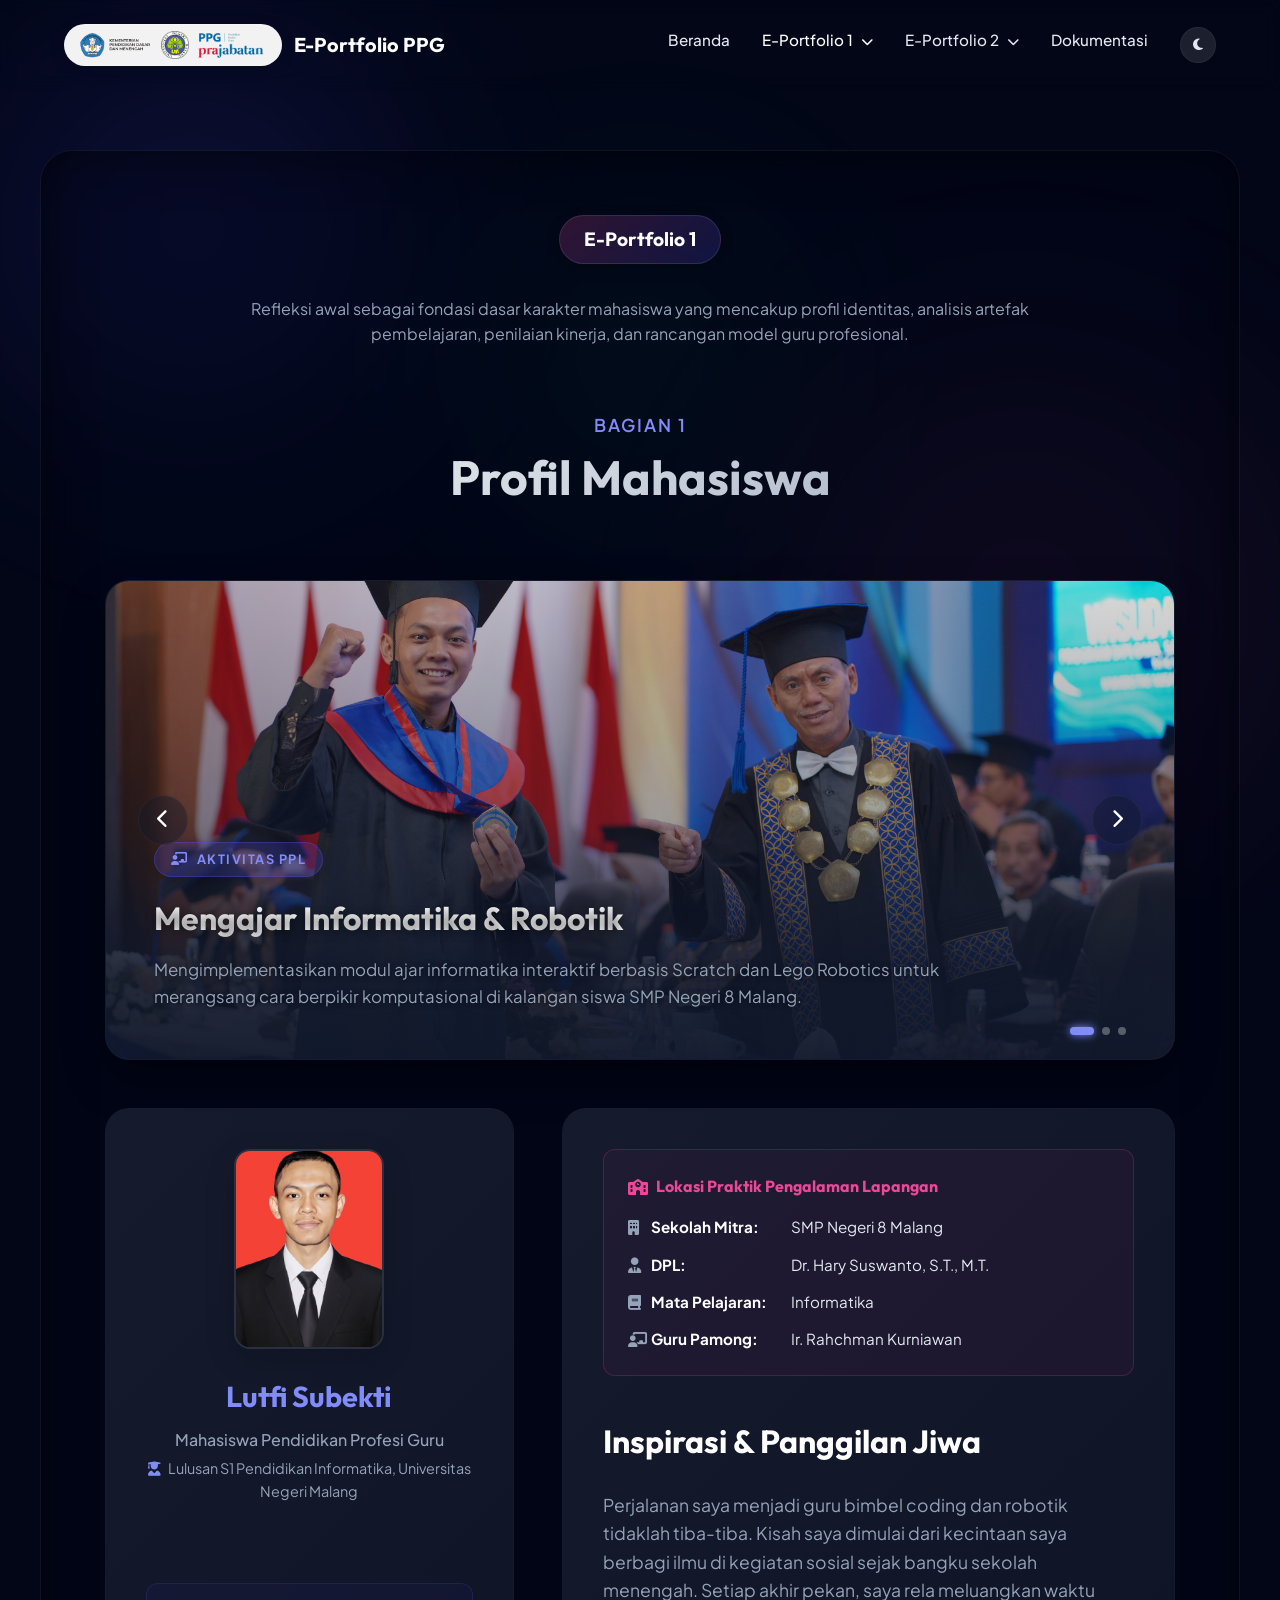
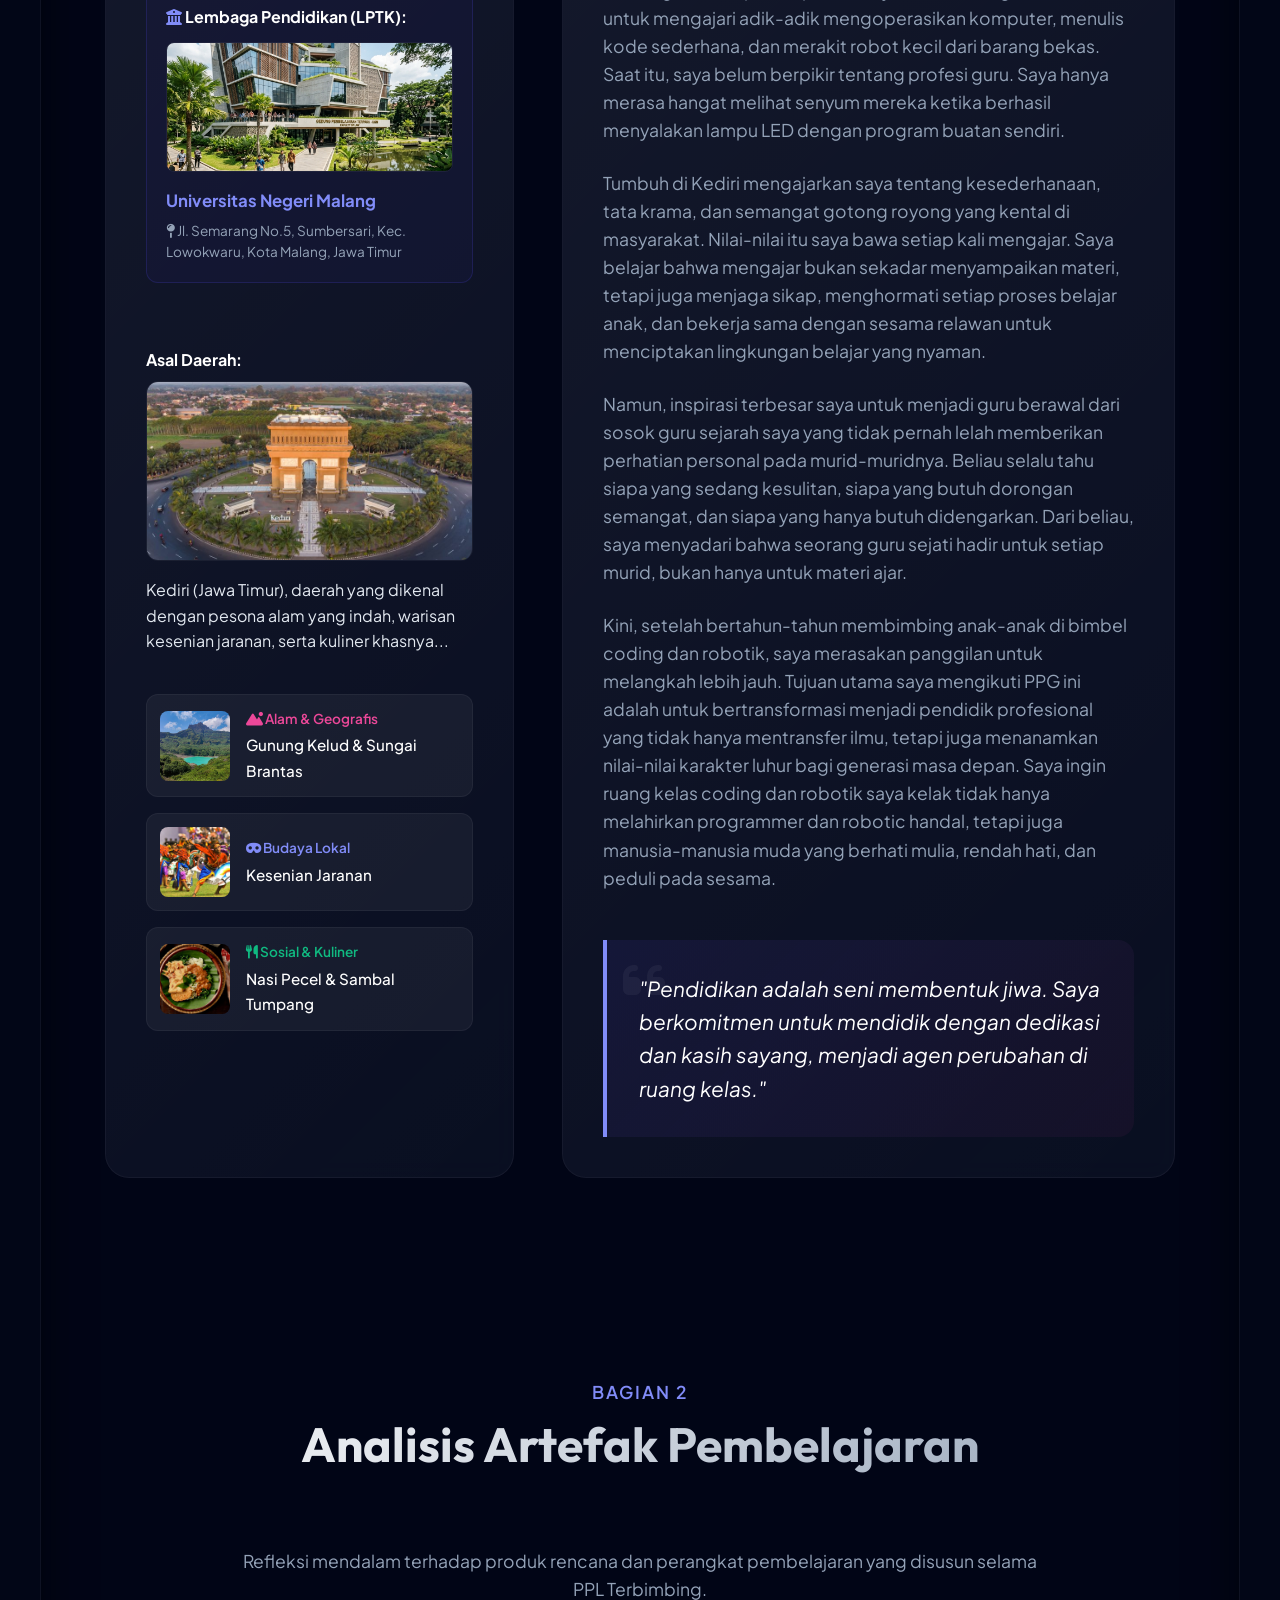
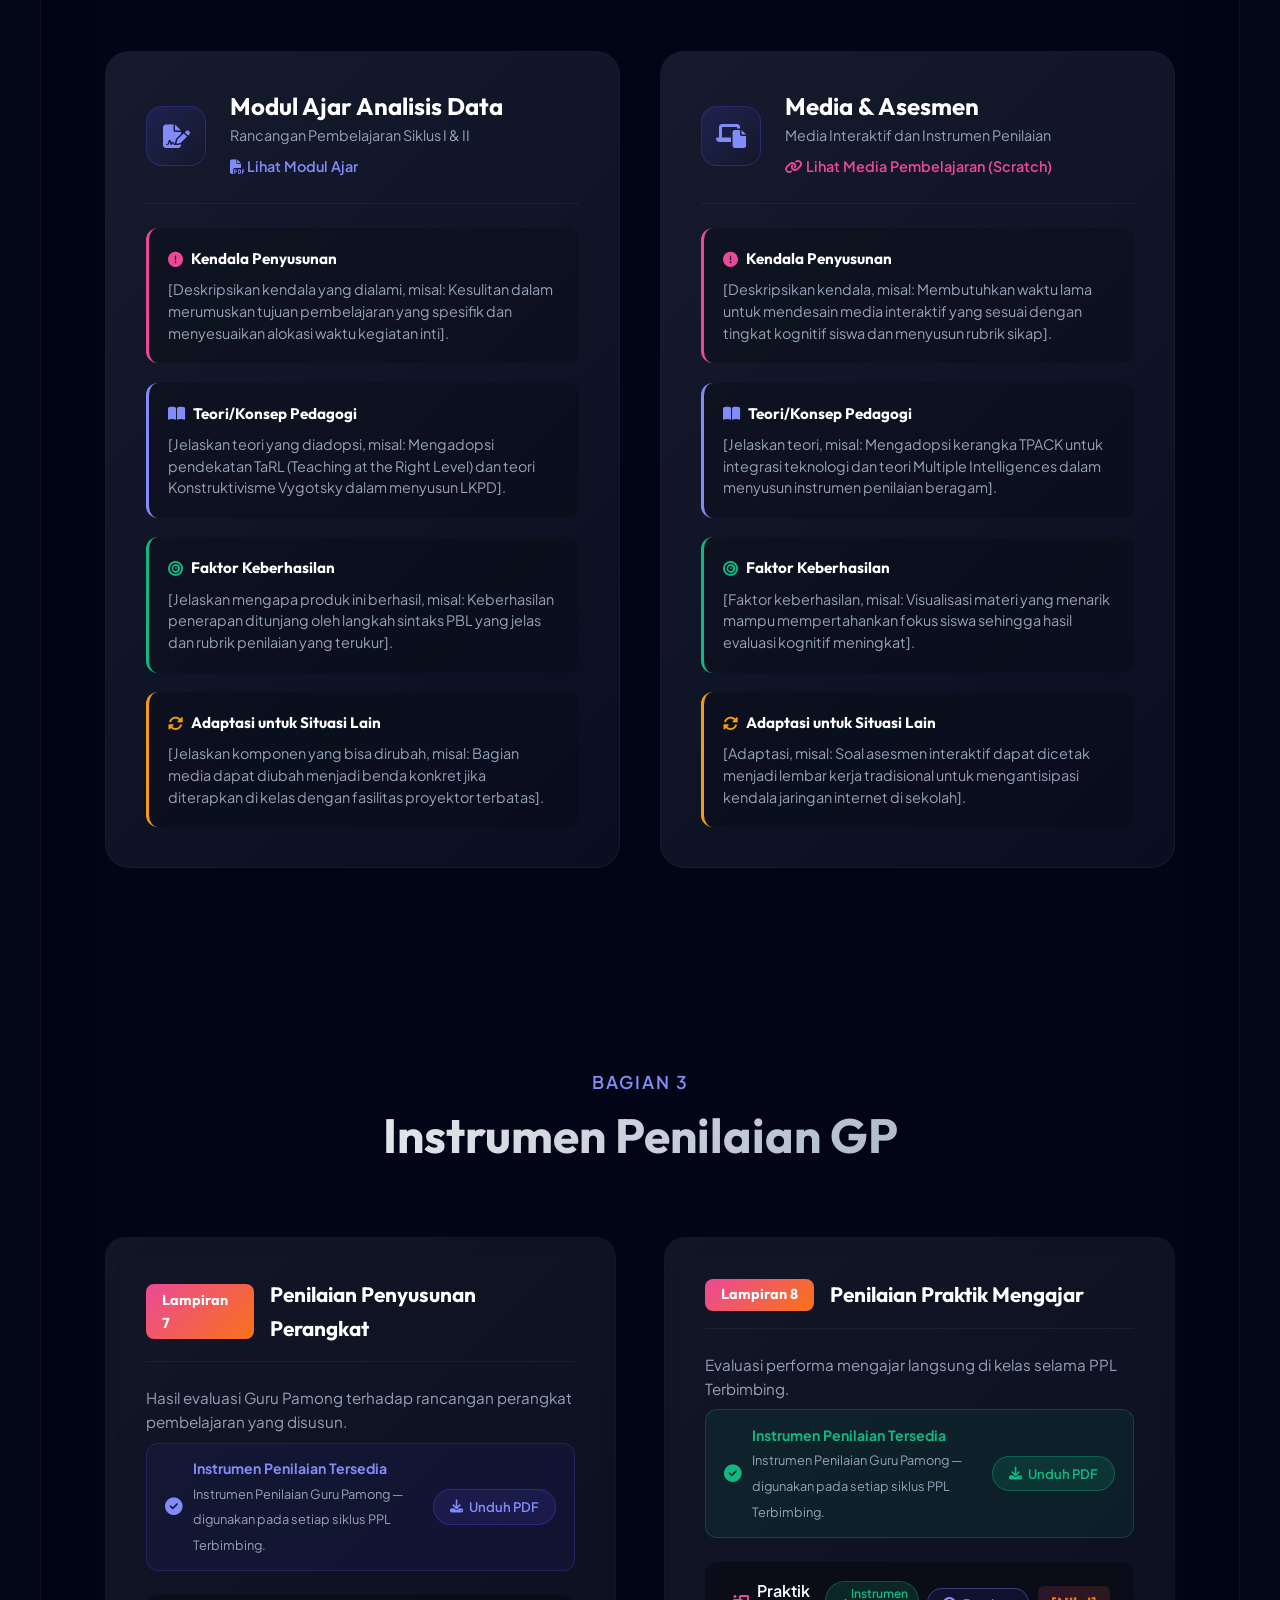
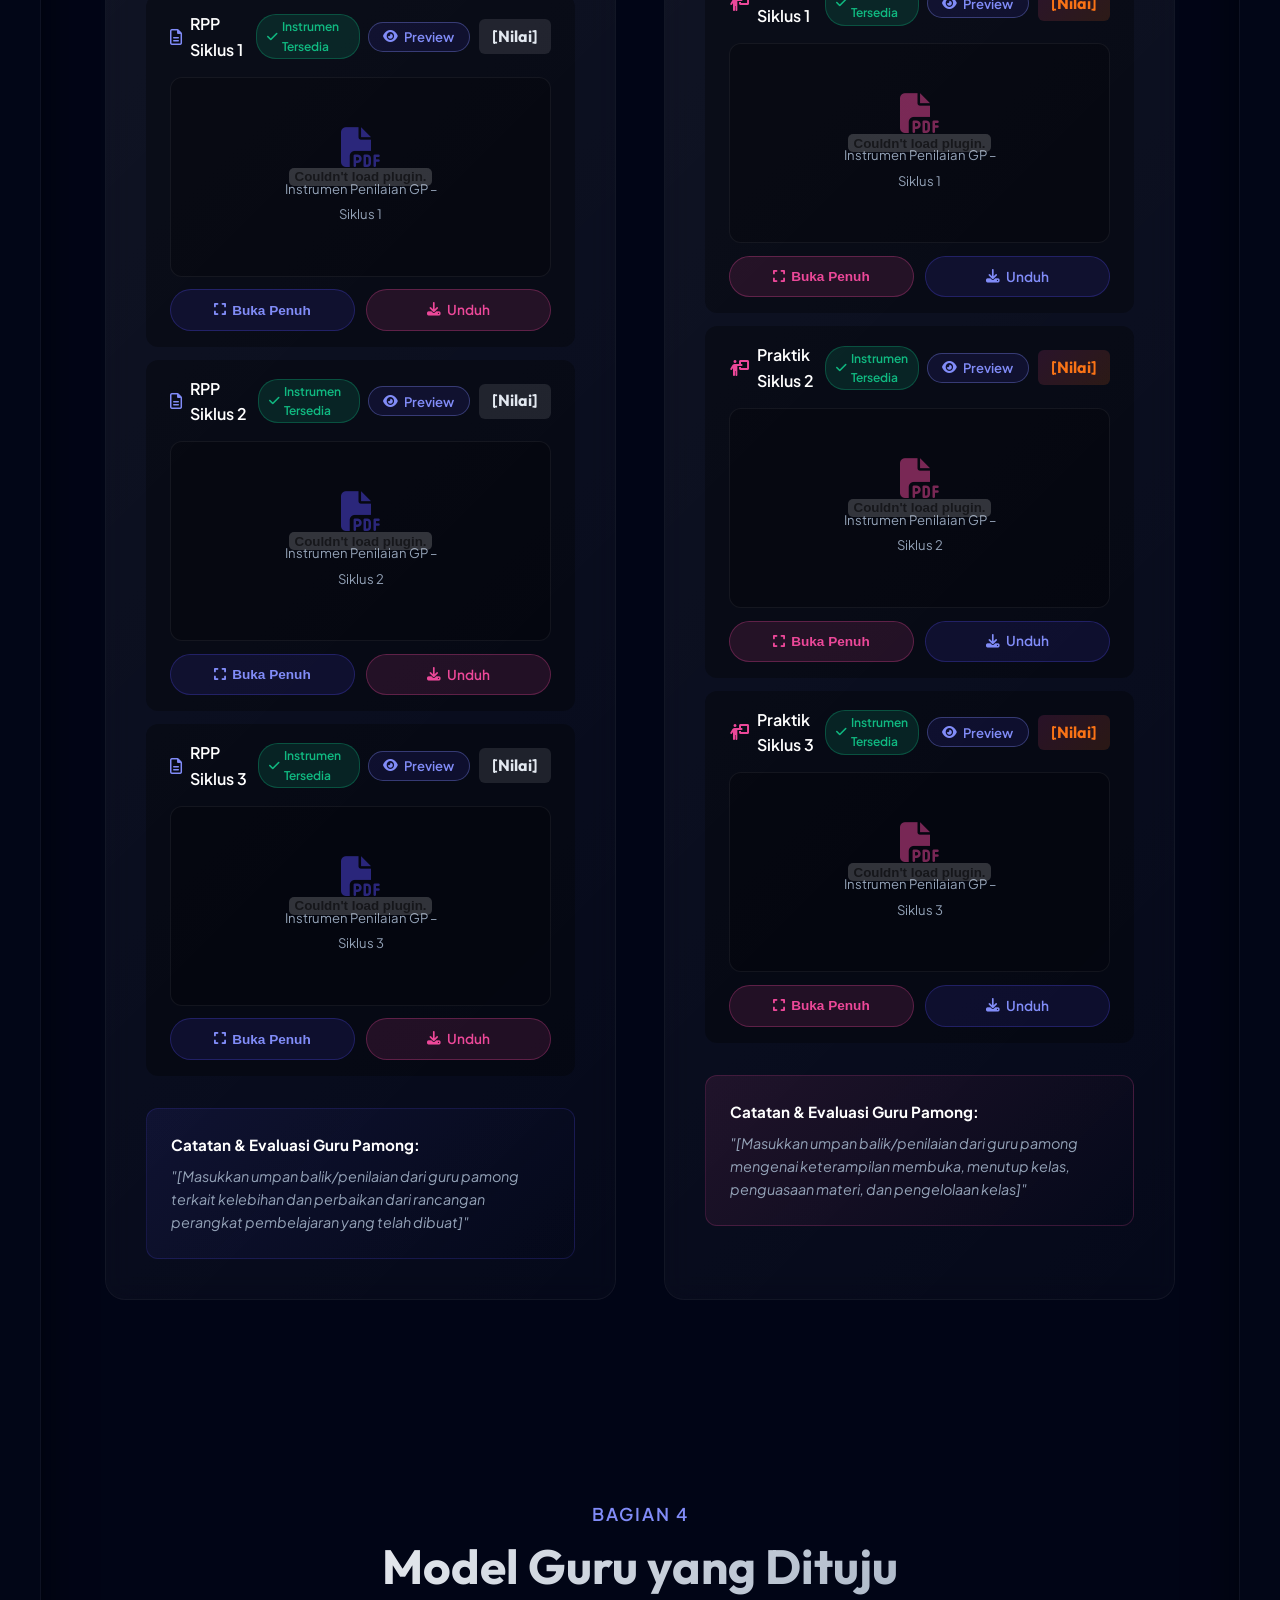
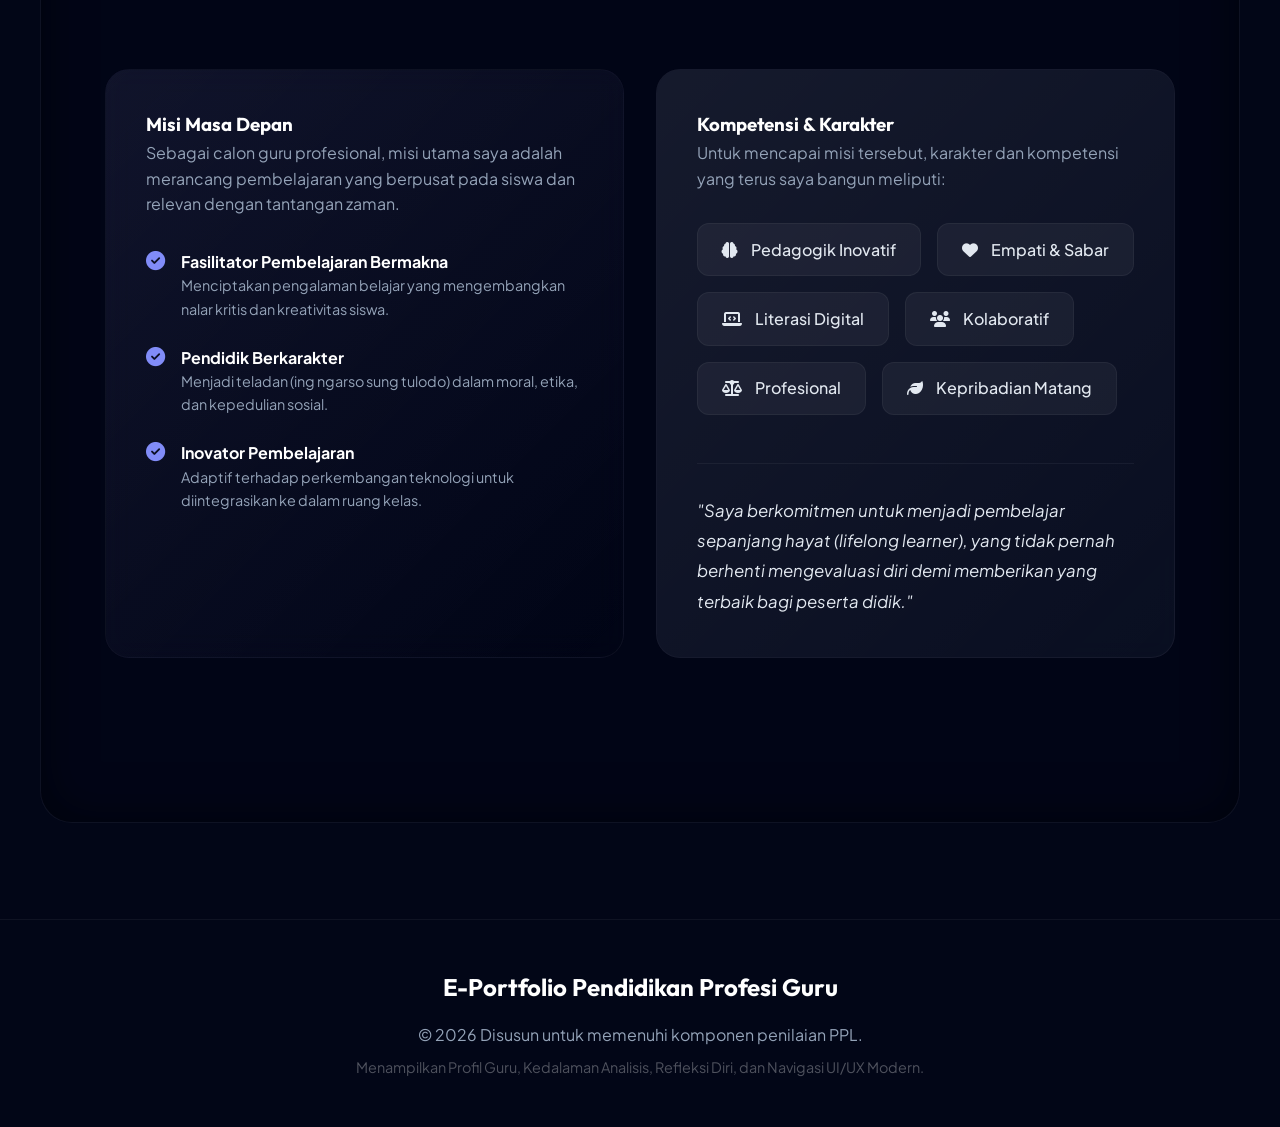
==== e-portfolio-1.html @ f2848d89 "Upload 1" ====
<!DOCTYPE html>
<html lang="id">

<head>
    <meta charset="UTF-8">
    <meta name="viewport" content="width=device-width, initial-scale=1.0">
    <title>E-Portfolio 1 | Calon Guru Profesional</title>

    <!-- Google Fonts -->
    <link rel="preconnect" href="https://fonts.googleapis.com">
    <link rel="preconnect" href="https://fonts.gstatic.com" crossorigin>
    <link
        href="https://fonts.googleapis.com/css2?family=Outfit:wght@300;400;500;600;700;800&family=Plus+Jakarta+Sans:ital,wght@0,300;0,400;0,500;0,600;0,700;1,400&display=swap"
        rel="stylesheet">

    <!-- FontAwesome -->
    <link rel="stylesheet" href="https://cdnjs.cloudflare.com/ajax/libs/font-awesome/6.4.0/css/all.min.css">

    <!-- Custom CSS -->
    <link rel="stylesheet" href="style.css">
</head>

<body>

    <!-- Ambient Background -->
    <div class="ambient-bg">
        <div class="blob blob-1"></div>
        <div class="blob blob-2"></div>
        <div class="blob blob-3"></div>
    </div>

    <!-- Navigation -->
    <nav id="navbar">
        <a href="index.html" class="logo" style="display: flex; align-items: center; gap: 12px; text-decoration: none;">
            <div
                style="display: flex; align-items: center; gap: 8px; background: rgba(255, 255, 255, 0.95); padding: 6px 12px; border-radius: 50px; border: 1px solid rgba(255, 255, 255, 0.2); box-shadow: 0 4px 15px rgba(0, 0, 0, 0.15);">
                <img src="assets/images/Logo%20Kemdikdasmen.png" alt="Kemdikdasmen"
                    style="height: 28px; width: auto; object-fit: contain; display: block;">
                <img src="assets/images/Logo-UM.png" alt="UM"
                    style="height: 28px; width: auto; object-fit: contain; display: block;">
                <img src="assets/images/Logo%20PPG.png" alt="PPG"
                    style="height: 28px; width: auto; object-fit: contain; display: block;">
            </div>
            <span
                style="font-size: 1.25rem; font-weight: 700; color: #fff; font-family: 'Outfit', sans-serif;">E-Portfolio
                PPG</span>
        </a>
        <ul class="nav-links">
            <li><a href="index.html">Beranda</a></li>
            <li class="dropdown">
                <a href="e-portfolio-1.html" class="dropbtn" style="color: #fff;">E-Portfolio 1 <i
                        class="fa-solid fa-chevron-down" style="font-size: 0.8em; margin-left: 0.3rem;"></i></a>
                <ul class="dropdown-content">
                    <li><a href="e-portfolio-1.html#profil">Profil Mahasiswa</a></li>
                    <li><a href="e-portfolio-1.html#artefak">Analisis Artefak Pembelajaran</a></li>
                    <li><a href="e-portfolio-1.html#penilaian">Instrumen Penilaian (Lampiran 7 & 8)</a></li>
                    <li><a href="e-portfolio-1.html#visi">Model Guru yang Dituju</a></li>
                </ul>
            </li>
            <li class="dropdown">
                <a href="e-portfolio-2.html" class="dropbtn">E-Portfolio 2 <i class="fa-solid fa-chevron-down"
                        style="font-size: 0.8em; margin-left: 0.3rem;"></i></a>
                <ul class="dropdown-content">
                    <li><a href="e-portfolio-2.html#refleksi">Refleksi Akhir PPL Terbimbing</a></li>
                    <li><a href="e-portfolio-2.html#filosofi">Filosofi Mengajar</a></li>
                </ul>
            </li>
            <li><a href="e-portfolio-2.html#dokumentasi">Dokumentasi</a></li>
            <li>
                <button id="theme-toggle" class="theme-toggle-btn" aria-label="Toggle Theme">
                    <i class="fa-solid fa-moon"></i>
                </button>
            </li>
        </ul>
    </nav>

    <!-- ============================================== -->
    <!--                E-PORTFOLIO 1                   -->
    <!-- ============================================== -->
    <div id="ep1" class="container portfolio-section" style="margin-top: 150px;">
        <div style="text-align: center;">
            <span class="portfolio-label">E-Portfolio 1</span>
            <p style="color: var(--text-muted); max-width: 800px; margin: 0 auto 4rem;">Refleksi awal sebagai fondasi
                dasar karakter mahasiswa yang mencakup profil identitas, analisis artefak pembelajaran, penilaian
                kinerja, dan rancangan model guru profesional.</p>
        </div>

        <!-- 1. Profil Mahasiswa -->
        <section id="profil" style="padding-top: 0;">
            <div class="section-header">
                <span class="section-subtitle">Bagian 1</span>
                <h2 class="section-title">Profil Mahasiswa</h2>
            </div>

            <!-- Galeri Aktivitas Mahasiswa (Premium Slider / Carousel) -->
            <div class="premium-carousel">
                <div class="carousel-track-container">
                    <div class="carousel-track">
                        <!-- Slide 1 -->
                        <div class="carousel-slide">
                            <img src="assets/images/Profil%201.JPG" alt="Lutfi Subekti - Mengajar"
                                class="carousel-image">
                            <div class="carousel-overlay"></div>
                            <div class="carousel-caption-container">
                                <span class="carousel-badge badge-ppl">
                                    <i class="fa-solid fa-chalkboard-user"></i> Aktivitas PPL
                                </span>
                                <h3 class="carousel-title">Mengajar Informatika & Robotik</h3>
                                <p class="carousel-description">
                                    Mengimplementasikan modul ajar informatika interaktif berbasis Scratch dan Lego
                                    Robotics untuk merangsang cara berpikir komputasional di kalangan siswa SMP Negeri 8
                                    Malang.
                                </p>
                            </div>
                        </div>

                        <!-- Slide 2 -->
                        <div class="carousel-slide">
                            <img src="assets/images/Profil 2.JPG" alt="Lutfi Subekti - Pas Foto" class="carousel-image"
                                style="object-position: center 20%;">
                            <div class="carousel-overlay"></div>
                            <div class="carousel-caption-container">
                                <span class="carousel-badge badge-resmi">
                                    <i class="fa-solid fa-id-card"></i> Foto Resmi
                                </span>
                                <h3 class="carousel-title">Calon Guru Profesional</h3>
                                <p class="carousel-description">
                                    Mahasiswa Pendidikan Profesi Guru (PPG) Prajabatan Gelombang 1 Universitas Negeri
                                    Malang yang berkomitmen tinggi menghadirkan pembelajaran kreatif dan berpusat pada
                                    murid.
                                </p>
                            </div>
                        </div>

                        <!-- Slide 3 -->
                        <div class="carousel-slide">
                            <img src="assets/images/11.jpeg" alt="Universitas Negeri Malang" class="carousel-image">
                            <div class="carousel-overlay"></div>
                            <div class="carousel-caption-container">
                                <span class="carousel-badge badge-almamater">
                                    <i class="fa-solid fa-graduation-cap"></i> Almamater
                                </span>
                                <h3 class="carousel-title">Universitas Negeri Malang</h3>
                                <p class="carousel-description">
                                    Lembaga Pendidikan Tenaga Kependidikan (LPTK) unggulan tempat menimba ilmu pedagogi
                                    modern, mempraktikkan pengajaran terbimbing, dan membentuk kepribadian guru yang
                                    visioner.
                                </p>
                            </div>
                        </div>
                    </div>
                </div>

                <!-- Navigation Buttons -->
                <button class="carousel-btn btn-prev" aria-label="Previous Slide">
                    <i class="fa-solid fa-chevron-left"></i>
                </button>
                <button class="carousel-btn btn-next" aria-label="Next Slide">
                    <i class="fa-solid fa-chevron-right"></i>
                </button>

                <!-- Indicators/Dots -->
                <div class="carousel-indicators">
                    <span class="carousel-indicator" data-slide="0"></span>
                    <span class="carousel-indicator" data-slide="1"></span>
                    <span class="carousel-indicator" data-slide="2"></span>
                </div>
            </div>

            <div class="profile-grid">
                <div class="glass-card profile-origin" style="position: relative;">
                    <div style="text-align: center; margin-bottom: 2rem;">
                        <div
                            style="width: 150px; height: 200px; margin: 0 auto 1.5rem; border-radius: 16px; overflow: hidden; border: 2px solid rgba(255,255,255,0.1); box-shadow: 0 10px 30px rgba(0,0,0,0.15);">
                            <img src="assets/images/Pas%20Foto_Merah_jaz.jpg" alt="Pas Foto Lutfi Subekti"
                                style="width: 100%; height: 100%; object-fit: cover;">
                        </div>
                        <h3>Lutfi Subekti</h3>
                        <p style="color: var(--text-muted); font-weight: 500;">Mahasiswa Pendidikan Profesi Guru</p>
                        <p style="color: var(--text-muted); font-size: 0.9rem; margin-top: 0.3rem;"><i
                                class="fa-solid fa-user-graduate"
                                style="color: var(--primary-light); margin-right: 5px;"></i> Lulusan S1 Pendidikan
                            Informatika, Universitas Negeri Malang</p>
                    </div>
                    <div
                        style="margin-top: 1.5rem; margin-bottom: 1.5rem; padding: 1.2rem; background: rgba(79,70,229,0.05); border-radius: 12px; border: 1px solid rgba(79,70,229,0.2);">
                        <strong style="color: #fff; display: block; margin-bottom: 0.8rem;"><i
                                class="fa-solid fa-building-columns" style="color: var(--primary-light);"></i> Lembaga
                            Pendidikan (LPTK):</strong>
                        <div
                            style="width: 100%; height: 130px; border-radius: 8px; overflow: hidden; margin-bottom: 1rem; border: 1px solid var(--glass-border);">
                            <img src="assets/images/lptk.png" alt="LPTK Universitas Negeri Malang"
                                style="width: 100%; height: 100%; object-fit: cover;">
                        </div>
                        <p
                            style="color: var(--primary-light); font-weight: 700; font-size: 1.05rem; margin-bottom: 0.3rem;">
                            Universitas Negeri Malang</p>
                        <p style="color: var(--text-muted); font-size: 0.85rem;"><i class="fa-solid fa-map-pin"></i> Jl.
                            Semarang No.5, Sumbersari, Kec. Lowokwaru, Kota Malang, Jawa Timur</p>
                    </div>

                    <div style="margin-top: 1rem;">
                        <strong style="color: #fff; display: block; margin-bottom: 0.5rem;">Asal Daerah:</strong>
                        <div
                            style="width: 100%; height: 180px; border-radius: 12px; overflow: hidden; margin-bottom: 1rem; border: 1px solid var(--glass-border);">
                            <img src="assets/images/simpang lima gumul.jpg" alt="Simpang Lima Gumul Kediri"
                                style="width: 100%; height: 100%; object-fit: cover; transition: transform 0.5s ease;">
                        </div>
                        <p style="color: var(--text-main);">Kediri (Jawa Timur), daerah yang dikenal dengan pesona alam
                            yang indah, warisan kesenian jaranan, serta kuliner khasnya...</p>
                    </div>

                    <div style="display: flex; flex-direction: column; gap: 1rem; margin-top: 1rem;">
                        <div
                            style="display: flex; align-items: center; gap: 1rem; background: rgba(255,255,255,0.05); padding: 0.8rem; border-radius: 12px; border: 1px solid var(--glass-border); transition: transform 0.3s ease;">
                            <img src="assets/images/Gunung Kelud.jpg" alt="Gunung Kelud"
                                style="width: 70px; height: 70px; border-radius: 8px; object-fit: cover;">
                            <div>
                                <span
                                    style="display:block; color: var(--secondary); font-size: 0.85rem; font-weight: 600; margin-bottom: 0.2rem;"><i
                                        class="fa-solid fa-mountain-sun"></i> Alam & Geografis</span>
                                <span style="color: #fff; font-size: 0.95rem; font-weight: 500;">Gunung Kelud & Sungai
                                    Brantas</span>
                            </div>
                        </div>
                        <div
                            style="display: flex; align-items: center; gap: 1rem; background: rgba(255,255,255,0.05); padding: 0.8rem; border-radius: 12px; border: 1px solid var(--glass-border); transition: transform 0.3s ease;">
                            <img src="assets/images/jaranan.jpg" alt="Kesenian Jaranan Kediri"
                                style="width: 70px; height: 70px; border-radius: 8px; object-fit: cover;">
                            <div>
                                <span
                                    style="display:block; color: var(--primary-light); font-size: 0.85rem; font-weight: 600; margin-bottom: 0.2rem;"><i
                                        class="fa-solid fa-mask"></i> Budaya Lokal</span>
                                <span style="color: #fff; font-size: 0.95rem; font-weight: 500;">Kesenian Jaranan</span>
                            </div>
                        </div>
                        <div
                            style="display: flex; align-items: center; gap: 1rem; background: rgba(255,255,255,0.05); padding: 0.8rem; border-radius: 12px; border: 1px solid var(--glass-border); transition: transform 0.3s ease;">
                            <img src="assets/images/Nasi Pecel.jpg" alt="Nasi Pecel Kediri"
                                style="width: 70px; height: 70px; border-radius: 8px; object-fit: cover;">
                            <div>
                                <span
                                    style="display:block; color: #10b981; font-size: 0.85rem; font-weight: 600; margin-bottom: 0.2rem;"><i
                                        class="fa-solid fa-utensils"></i> Sosial & Kuliner</span>
                                <span style="color: #fff; font-size: 0.95rem; font-weight: 500;">Nasi Pecel & Sambal
                                    Tumpang</span>
                            </div>
                        </div>
                    </div>
                </div>

                <div class="glass-card profile-story">
                    <div
                        style="margin-bottom: 2.5rem; padding: 1.5rem; background: rgba(236,72,153,0.05); border-radius: 12px; border: 1px solid rgba(236,72,153,0.2);">
                        <h4
                            style="color: var(--secondary); margin-bottom: 1rem; display: flex; align-items: center; gap: 0.5rem;">
                            <i class="fa-solid fa-school"></i> Lokasi Praktik Pengalaman Lapangan
                        </h4>
                        <div
                            style="display: grid; grid-template-columns: auto 1fr; gap: 0.8rem 1.5rem; font-size: 0.95rem; align-items: center;">
                            <strong style="color: #fff;"><i class="fa-solid fa-building"
                                    style="width: 20px; color: var(--text-muted);"></i> Sekolah Mitra:</strong>
                            <span style="color: var(--text-main);">SMP Negeri 8 Malang</span>

                            <strong style="color: #fff;"><i class="fa-solid fa-user-tie"
                                    style="width: 20px; color: var(--text-muted);"></i> DPL:</strong>
                            <span style="color: var(--text-main);">Dr. Hary Suswanto, S.T., M.T.</span>

                            <strong style="color: #fff;"><i class="fa-solid fa-book"
                                    style="width: 20px; color: var(--text-muted);"></i> Mata Pelajaran:</strong>
                            <span style="color: var(--text-main);">Informatika</span>

                            <strong style="color: #fff;"><i class="fa-solid fa-chalkboard-user"
                                    style="width: 20px; color: var(--text-muted);"></i> Guru Pamong:</strong>
                            <span style="color: var(--text-main);">Ir. Rahchman Kurniawan</span>
                        </div>
                    </div>

                    <h3>Inspirasi & Panggilan Jiwa</h3>
                    <p>
                        Perjalanan saya menjadi guru bimbel coding dan robotik tidaklah tiba-tiba. Kisah saya dimulai
                        dari kecintaan saya berbagi ilmu di kegiatan sosial sejak bangku sekolah menengah. Setiap akhir
                        pekan, saya rela meluangkan waktu untuk mengajari adik-adik mengoperasikan komputer, menulis
                        kode sederhana, dan merakit robot kecil dari barang bekas. Saat itu, saya belum berpikir tentang
                        profesi guru. Saya hanya merasa hangat melihat senyum mereka ketika berhasil menyalakan lampu
                        LED dengan program buatan sendiri.
                    </p>
                    <p>
                        Tumbuh di Kediri mengajarkan saya tentang kesederhanaan, tata krama, dan semangat gotong royong
                        yang kental di masyarakat. Nilai-nilai itu saya bawa setiap kali mengajar. Saya belajar bahwa
                        mengajar bukan sekadar menyampaikan materi, tetapi juga menjaga sikap, menghormati setiap proses
                        belajar anak, dan bekerja sama dengan sesama relawan untuk menciptakan lingkungan belajar yang
                        nyaman.
                    </p>
                    <p>
                        Namun, inspirasi terbesar saya untuk menjadi guru berawal dari sosok guru sejarah saya yang
                        tidak pernah lelah memberikan perhatian personal pada murid-muridnya. Beliau selalu tahu siapa
                        yang sedang kesulitan, siapa yang butuh dorongan semangat, dan siapa yang hanya butuh
                        didengarkan. Dari beliau, saya menyadari bahwa seorang guru sejati hadir untuk setiap murid,
                        bukan hanya untuk materi ajar.
                    </p>
                    <p>
                        Kini, setelah bertahun-tahun membimbing anak-anak di bimbel coding dan robotik, saya merasakan
                        panggilan untuk melangkah lebih jauh. Tujuan utama saya mengikuti PPG ini adalah untuk
                        bertransformasi menjadi pendidik profesional yang tidak hanya mentransfer ilmu, tetapi juga
                        menanamkan nilai-nilai karakter luhur bagi generasi masa depan. Saya ingin ruang kelas coding
                        dan robotik saya kelak tidak hanya melahirkan programmer dan robotic handal, tetapi juga
                        manusia-manusia muda yang berhati mulia, rendah hati, dan peduli pada sesama.
                    </p>

                    <div class="quote-box">
                        <i class="fa-solid fa-quote-left"></i>
                        <div class="quote-text">
                            "Pendidikan adalah seni membentuk jiwa. Saya berkomitmen untuk mendidik dengan dedikasi dan
                            kasih sayang, menjadi agen perubahan di ruang kelas."
                        </div>
                    </div>
                </div>
            </div>
        </section>

        <!-- 2. Analisis Artefak Pembelajaran -->
        <section id="artefak">
            <div class="section-header">
                <span class="section-subtitle">Bagian 2</span>
                <h2 class="section-title">Analisis Artefak Pembelajaran</h2>
            </div>

            <p class="artifacts-intro">
                Refleksi mendalam terhadap produk rencana dan perangkat pembelajaran yang disusun selama PPL Terbimbing.
            </p>

            <div class="artifacts-grid">
                <!-- Artefak 1 -->
                <div class="glass-card artifact-card">
                    <div class="artifact-header">
                        <div class="artifact-icon"><i class="fa-solid fa-file-signature"></i></div>
                        <div>
                            <h3>Modul Ajar Analisis Data</h3>
                            <p>Rancangan Pembelajaran Siklus I & II</p>
                            <a href="modul-ajar.html"
                                style="display: inline-block; margin-top: 0.5rem; color: var(--primary-light); text-decoration: none; font-weight: 600; font-size: 0.9rem; transition: color 0.3s ease;"><i
                                    class="fa-solid fa-file-pdf"></i> Lihat Modul Ajar</a>
                        </div>
                    </div>

                    <div class="reflection-points">
                        <div class="point-item point-kendala">
                            <h4><i class="fa-solid fa-circle-exclamation"></i> Kendala Penyusunan</h4>
                            <p>[Deskripsikan kendala yang dialami, misal: Kesulitan dalam merumuskan tujuan pembelajaran
                                yang spesifik dan menyesuaikan alokasi waktu kegiatan inti].</p>
                        </div>
                        <div class="point-item point-teori">
                            <h4><i class="fa-solid fa-book-open"></i> Teori/Konsep Pedagogi</h4>
                            <p>[Jelaskan teori yang diadopsi, misal: Mengadopsi pendekatan TaRL (Teaching at the Right
                                Level) dan teori Konstruktivisme Vygotsky dalam menyusun LKPD].</p>
                        </div>
                        <div class="point-item point-sukses">
                            <h4><i class="fa-solid fa-bullseye"></i> Faktor Keberhasilan</h4>
                            <p>[Jelaskan mengapa produk ini berhasil, misal: Keberhasilan penerapan ditunjang oleh
                                langkah sintaks PBL yang jelas dan rubrik penilaian yang terukur].</p>
                        </div>
                        <div class="point-item point-adaptasi">
                            <h4><i class="fa-solid fa-rotate"></i> Adaptasi untuk Situasi Lain</h4>
                            <p>[Jelaskan komponen yang bisa dirubah, misal: Bagian media dapat diubah menjadi benda
                                konkret jika diterapkan di kelas dengan fasilitas proyektor terbatas].</p>
                        </div>
                    </div>
                </div>

                <!-- Artefak 2 -->
                <div class="glass-card artifact-card">
                    <div class="artifact-header">
                        <div class="artifact-icon"><i class="fa-solid fa-laptop-file"></i></div>
                        <div>
                            <h3>Media & Asesmen</h3>
                            <p>Media Interaktif dan Instrumen Penilaian</p>
                            <a href="https://scratch.mit.edu" target="_blank"
                                style="display: inline-block; margin-top: 0.5rem; color: var(--secondary); text-decoration: none; font-weight: 600; font-size: 0.9rem; transition: color 0.3s ease;"><i
                                    class="fa-solid fa-link"></i> Lihat Media Pembelajaran (Scratch)</a>
                        </div>
                    </div>

                    <div class="reflection-points">
                        <div class="point-item point-kendala">
                            <h4><i class="fa-solid fa-circle-exclamation"></i> Kendala Penyusunan</h4>
                            <p>[Deskripsikan kendala, misal: Membutuhkan waktu lama untuk mendesain media interaktif
                                yang sesuai dengan tingkat kognitif siswa dan menyusun rubrik sikap].</p>
                        </div>
                        <div class="point-item point-teori">
                            <h4><i class="fa-solid fa-book-open"></i> Teori/Konsep Pedagogi</h4>
                            <p>[Jelaskan teori, misal: Mengadopsi kerangka TPACK untuk integrasi teknologi dan teori
                                Multiple Intelligences dalam menyusun instrumen penilaian beragam].</p>
                        </div>
                        <div class="point-item point-sukses">
                            <h4><i class="fa-solid fa-bullseye"></i> Faktor Keberhasilan</h4>
                            <p>[Faktor keberhasilan, misal: Visualisasi materi yang menarik mampu mempertahankan fokus
                                siswa sehingga hasil evaluasi kognitif meningkat].</p>
                        </div>
                        <div class="point-item point-adaptasi">
                            <h4><i class="fa-solid fa-rotate"></i> Adaptasi untuk Situasi Lain</h4>
                            <p>[Adaptasi, misal: Soal asesmen interaktif dapat dicetak menjadi lembar kerja tradisional
                                untuk mengantisipasi kendala jaringan internet di sekolah].</p>
                        </div>
                    </div>
                </div>
            </div>
        </section>

        <!-- 3. Lampiran 7 & 8 -->
        <section id="penilaian">
            <div class="section-header">
                <span class="section-subtitle">Bagian 3</span>
                <h2 class="section-title">Instrumen Penilaian GP</h2>
            </div>

            <div class="assessment-grid">
                <!-- Lampiran 7 -->
                <div class="glass-card lampiran-box">
                    <div class="lampiran-header">
                        <span class="lampiran-number"
                            style="background: linear-gradient(135deg, var(--secondary), #f97316);">Lampiran 7</span>
                        <h4>Penilaian Penyusunan Perangkat</h4>
                    </div>
                    <p style="color: var(--text-muted); margin-bottom: 0.5rem; font-size: 0.95rem;">
                        Hasil evaluasi Guru Pamong terhadap rancangan perangkat pembelajaran yang disusun.
                    </p>

                    <!-- Info Banner: Dokumen Tersedia -->
                    <div style="display: flex; align-items: center; gap: 10px; margin-bottom: 1.5rem; padding: 0.85rem 1.1rem; background: rgba(79,70,229,0.08); border-radius: 12px; border: 1px solid rgba(79,70,229,0.25);">
                        <i class="fa-solid fa-circle-check" style="color: var(--primary-light); font-size: 1.1rem; flex-shrink:0;"></i>
                        <div>
                            <span style="color: var(--primary-light); font-weight: 700; font-size: 0.88rem; display:block;">Instrumen Penilaian Tersedia</span>
                            <span style="color: var(--text-muted); font-size: 0.8rem;">Instrumen Penilaian Guru Pamong &mdash; digunakan pada setiap siklus PPL Terbimbing.</span>
                        </div>
                        <a href="assets/docs/INSTRUMEN_PENILAIAN_GURU%20PAMONG%20pdf.pdf" download="Instrumen_Penilaian_Guru_Pamong.pdf"
                            style="margin-left: auto; flex-shrink:0; display: inline-flex; align-items: center; gap: 6px; background: rgba(79,70,229,0.15); border: 1px solid rgba(79,70,229,0.35); color: var(--primary-light); padding: 0.4rem 1rem; border-radius: 50px; text-decoration: none; font-size: 0.82rem; font-weight: 600; transition: all 0.3s ease;"
                            onmouseover="this.style.background='rgba(79,70,229,0.3)';"
                            onmouseout="this.style.background='rgba(79,70,229,0.15)';">
                            <i class="fa-solid fa-download"></i> Unduh PDF
                        </a>
                    </div>

                    <ul class="cycle-list" id="lampiran7-cycle-list">
                        <!-- Siklus 1 -->
                        <li id="l7-item-1" style="flex-direction: column; align-items: stretch; gap: 0;">
                            <div style="display: flex; align-items: center; gap: 8px; width: 100%;">
                                <i class="fa-regular fa-file-lines" style="color:var(--primary-light);"></i>
                                <span style="font-weight: 600; color: #fff;">RPP Siklus 1</span>
                                <span class="pdf-status-badge" style="display:inline-flex; align-items:center; gap:4px; background: rgba(16,185,129,0.15); color: #10b981; border: 1px solid rgba(16,185,129,0.3); padding: 2px 10px; border-radius: 20px; font-size: 0.75rem; font-weight: 600;">
                                    <i class="fa-solid fa-check"></i> Instrumen Tersedia
                                </span>
                                <div style="margin-left: auto; display: flex; align-items: center; gap: 0.6rem;">
                                    <button onclick="openInstrumenPreview('Siklus 1')" class="btn-pdf-preview"
                                        style="display:inline-flex; align-items:center; gap:6px;" title="Preview Instrumen Siklus 1">
                                        <i class="fa-solid fa-eye"></i> Preview
                                    </button>
                                    <span class="cycle-score">[Nilai]</span>
                                </div>
                            </div>
                            <!-- Siklus 1 Mini Viewer -->
                            <div style="margin-top: 0.9rem; background: rgba(0,0,0,0.2); border-radius: 12px; border: 1px solid rgba(255,255,255,0.06); overflow: hidden; height: 200px; position: relative;">
                                <div style="position:absolute; top:50%; left:50%; transform:translate(-50%,-50%); text-align:center; z-index:1; pointer-events:none;">
                                    <i class="fa-solid fa-file-pdf" style="font-size:2.5rem; color:rgba(79,70,229,0.5); margin-bottom:0.5rem; display:block;"></i>
                                    <span style="color: var(--text-muted); font-size:0.82rem;">Instrumen Penilaian GP &ndash; Siklus 1</span>
                                </div>
                                <object data="assets/docs/INSTRUMEN_PENILAIAN_GURU%20PAMONG%20pdf.pdf#page=1" type="application/pdf" width="100%" height="100%" style="position:relative; z-index:2; opacity: 0.9;"></object>
                            </div>
                            <!-- Action Row -->
                            <div style="display: flex; gap: 0.7rem; margin-top: 0.8rem; flex-wrap: wrap;">
                                <button onclick="openInstrumenPreview('Siklus 1')" style="flex:1; display:inline-flex; align-items:center; justify-content:center; gap:6px; padding: 0.55rem 1rem; background: rgba(79,70,229,0.12); border: 1px solid rgba(79,70,229,0.3); border-radius: 50px; color: var(--primary-light); font-size: 0.85rem; font-weight: 600; cursor:pointer; transition: all 0.3s ease;" onmouseover="this.style.background='rgba(79,70,229,0.25)';" onmouseout="this.style.background='rgba(79,70,229,0.12)';">
                                    <i class="fa-solid fa-expand"></i> Buka Penuh
                                </button>
                                <a href="assets/docs/INSTRUMEN_PENILAIAN_GURU%20PAMONG%20pdf.pdf" download="Instrumen_Penilaian_Siklus_1.pdf" style="flex:1; display:inline-flex; align-items:center; justify-content:center; gap:6px; padding: 0.55rem 1rem; background: rgba(236,72,153,0.12); border: 1px solid rgba(236,72,153,0.3); border-radius: 50px; color: var(--secondary); font-size: 0.85rem; font-weight: 600; text-decoration:none; transition: all 0.3s ease;" onmouseover="this.style.background='rgba(236,72,153,0.25)';" onmouseout="this.style.background='rgba(236,72,153,0.12)';">
                                    <i class="fa-solid fa-download"></i> Unduh
                                </a>
                            </div>
                        </li>

                        <!-- Siklus 2 -->
                        <li id="l7-item-2" style="flex-direction: column; align-items: stretch; gap: 0;">
                            <div style="display: flex; align-items: center; gap: 8px; width: 100%;">
                                <i class="fa-regular fa-file-lines" style="color:var(--primary-light);"></i>
                                <span style="font-weight: 600; color: #fff;">RPP Siklus 2</span>
                                <span class="pdf-status-badge" style="display:inline-flex; align-items:center; gap:4px; background: rgba(16,185,129,0.15); color: #10b981; border: 1px solid rgba(16,185,129,0.3); padding: 2px 10px; border-radius: 20px; font-size: 0.75rem; font-weight: 600;">
                                    <i class="fa-solid fa-check"></i> Instrumen Tersedia
                                </span>
                                <div style="margin-left: auto; display: flex; align-items: center; gap: 0.6rem;">
                                    <button onclick="openInstrumenPreview('Siklus 2')" class="btn-pdf-preview"
                                        style="display:inline-flex; align-items:center; gap:6px;" title="Preview Instrumen Siklus 2">
                                        <i class="fa-solid fa-eye"></i> Preview
                                    </button>
                                    <span class="cycle-score">[Nilai]</span>
                                </div>
                            </div>
                            <!-- Siklus 2 Mini Viewer -->
                            <div style="margin-top: 0.9rem; background: rgba(0,0,0,0.2); border-radius: 12px; border: 1px solid rgba(255,255,255,0.06); overflow: hidden; height: 200px; position: relative;">
                                <div style="position:absolute; top:50%; left:50%; transform:translate(-50%,-50%); text-align:center; z-index:1; pointer-events:none;">
                                    <i class="fa-solid fa-file-pdf" style="font-size:2.5rem; color:rgba(79,70,229,0.5); margin-bottom:0.5rem; display:block;"></i>
                                    <span style="color: var(--text-muted); font-size:0.82rem;">Instrumen Penilaian GP &ndash; Siklus 2</span>
                                </div>
                                <object data="assets/docs/INSTRUMEN_PENILAIAN_GURU%20PAMONG%20pdf.pdf#page=1" type="application/pdf" width="100%" height="100%" style="position:relative; z-index:2; opacity: 0.9;"></object>
                            </div>
                            <!-- Action Row -->
                            <div style="display: flex; gap: 0.7rem; margin-top: 0.8rem; flex-wrap: wrap;">
                                <button onclick="openInstrumenPreview('Siklus 2')" style="flex:1; display:inline-flex; align-items:center; justify-content:center; gap:6px; padding: 0.55rem 1rem; background: rgba(79,70,229,0.12); border: 1px solid rgba(79,70,229,0.3); border-radius: 50px; color: var(--primary-light); font-size: 0.85rem; font-weight: 600; cursor:pointer; transition: all 0.3s ease;" onmouseover="this.style.background='rgba(79,70,229,0.25)';" onmouseout="this.style.background='rgba(79,70,229,0.12)';">
                                    <i class="fa-solid fa-expand"></i> Buka Penuh
                                </button>
                                <a href="assets/docs/INSTRUMEN_PENILAIAN_GURU%20PAMONG%20pdf.pdf" download="Instrumen_Penilaian_Siklus_2.pdf" style="flex:1; display:inline-flex; align-items:center; justify-content:center; gap:6px; padding: 0.55rem 1rem; background: rgba(236,72,153,0.12); border: 1px solid rgba(236,72,153,0.3); border-radius: 50px; color: var(--secondary); font-size: 0.85rem; font-weight: 600; text-decoration:none; transition: all 0.3s ease;" onmouseover="this.style.background='rgba(236,72,153,0.25)';" onmouseout="this.style.background='rgba(236,72,153,0.12)';">
                                    <i class="fa-solid fa-download"></i> Unduh
                                </a>
                            </div>
                        </li>

                        <!-- Siklus 3 -->
                        <li id="l7-item-3" style="flex-direction: column; align-items: stretch; gap: 0;">
                            <div style="display: flex; align-items: center; gap: 8px; width: 100%;">
                                <i class="fa-regular fa-file-lines" style="color:var(--primary-light);"></i>
                                <span style="font-weight: 600; color: #fff;">RPP Siklus 3</span>
                                <span class="pdf-status-badge" style="display:inline-flex; align-items:center; gap:4px; background: rgba(16,185,129,0.15); color: #10b981; border: 1px solid rgba(16,185,129,0.3); padding: 2px 10px; border-radius: 20px; font-size: 0.75rem; font-weight: 600;">
                                    <i class="fa-solid fa-check"></i> Instrumen Tersedia
                                </span>
                                <div style="margin-left: auto; display: flex; align-items: center; gap: 0.6rem;">
                                    <button onclick="openInstrumenPreview('Siklus 3')" class="btn-pdf-preview"
                                        style="display:inline-flex; align-items:center; gap:6px;" title="Preview Instrumen Siklus 3">
                                        <i class="fa-solid fa-eye"></i> Preview
                                    </button>
                                    <span class="cycle-score">[Nilai]</span>
                                </div>
                            </div>
                            <!-- Siklus 3 Mini Viewer -->
                            <div style="margin-top: 0.9rem; background: rgba(0,0,0,0.2); border-radius: 12px; border: 1px solid rgba(255,255,255,0.06); overflow: hidden; height: 200px; position: relative;">
                                <div style="position:absolute; top:50%; left:50%; transform:translate(-50%,-50%); text-align:center; z-index:1; pointer-events:none;">
                                    <i class="fa-solid fa-file-pdf" style="font-size:2.5rem; color:rgba(79,70,229,0.5); margin-bottom:0.5rem; display:block;"></i>
                                    <span style="color: var(--text-muted); font-size:0.82rem;">Instrumen Penilaian GP &ndash; Siklus 3</span>
                                </div>
                                <object data="assets/docs/INSTRUMEN_PENILAIAN_GURU%20PAMONG%20pdf.pdf#page=1" type="application/pdf" width="100%" height="100%" style="position:relative; z-index:2; opacity: 0.9;"></object>
                            </div>
                            <!-- Action Row -->
                            <div style="display: flex; gap: 0.7rem; margin-top: 0.8rem; flex-wrap: wrap;">
                                <button onclick="openInstrumenPreview('Siklus 3')" style="flex:1; display:inline-flex; align-items:center; justify-content:center; gap:6px; padding: 0.55rem 1rem; background: rgba(79,70,229,0.12); border: 1px solid rgba(79,70,229,0.3); border-radius: 50px; color: var(--primary-light); font-size: 0.85rem; font-weight: 600; cursor:pointer; transition: all 0.3s ease;" onmouseover="this.style.background='rgba(79,70,229,0.25)';" onmouseout="this.style.background='rgba(79,70,229,0.12)';">
                                    <i class="fa-solid fa-expand"></i> Buka Penuh
                                </button>
                                <a href="assets/docs/INSTRUMEN_PENILAIAN_GURU%20PAMONG%20pdf.pdf" download="Instrumen_Penilaian_Siklus_3.pdf" style="flex:1; display:inline-flex; align-items:center; justify-content:center; gap:6px; padding: 0.55rem 1rem; background: rgba(236,72,153,0.12); border: 1px solid rgba(236,72,153,0.3); border-radius: 50px; color: var(--secondary); font-size: 0.85rem; font-weight: 600; text-decoration:none; transition: all 0.3s ease;" onmouseover="this.style.background='rgba(236,72,153,0.25)';" onmouseout="this.style.background='rgba(236,72,153,0.12)';">
                                    <i class="fa-solid fa-download"></i> Unduh
                                </a>
                            </div>
                        </li>
                    </ul>

                    <div class="gp-feedback">
                        <strong>Catatan & Evaluasi Guru Pamong:</strong>
                        <p>"[Masukkan umpan balik/penilaian dari guru pamong terkait kelebihan dan perbaikan dari
                            rancangan perangkat pembelajaran yang telah dibuat]"</p>
                    </div>
                </div>

                <!-- Lampiran 8 -->
                <div class="glass-card lampiran-box">
                    <div class="lampiran-header">
                        <span class="lampiran-number"
                            style="background: linear-gradient(135deg, var(--secondary), #f97316);">Lampiran 8</span>
                        <h4>Penilaian Praktik Mengajar</h4>
                    </div>
                    <p style="color: var(--text-muted); margin-bottom: 0.5rem; font-size: 0.95rem;">
                        Evaluasi performa mengajar langsung di kelas selama PPL Terbimbing.
                    </p>

                    <!-- Info Banner: Dokumen Tersedia -->
                    <div style="display: flex; align-items: center; gap: 10px; margin-bottom: 1.5rem; padding: 0.85rem 1.1rem; background: rgba(16,185,129,0.08); border-radius: 12px; border: 1px solid rgba(16,185,129,0.25);">
                        <i class="fa-solid fa-circle-check" style="color: #10b981; font-size: 1.1rem; flex-shrink:0;"></i>
                        <div>
                            <span style="color: #10b981; font-weight: 700; font-size: 0.88rem; display:block;">Instrumen Penilaian Tersedia</span>
                            <span style="color: var(--text-muted); font-size: 0.8rem;">Instrumen Penilaian Guru Pamong — digunakan pada setiap siklus PPL Terbimbing.</span>
                        </div>
                        <a href="assets/docs/INSTRUMEN_PENILAIAN_GURU%20PAMONG%20pdf.pdf" download="Instrumen_Penilaian_Guru_Pamoong.pdf"
                            style="margin-left: auto; flex-shrink:0; display: inline-flex; align-items: center; gap: 6px; background: rgba(16,185,129,0.15); border: 1px solid rgba(16,185,129,0.35); color: #10b981; padding: 0.4rem 1rem; border-radius: 50px; text-decoration: none; font-size: 0.82rem; font-weight: 600; transition: all 0.3s ease;"
                            onmouseover="this.style.background='rgba(16,185,129,0.3)';"
                            onmouseout="this.style.background='rgba(16,185,129,0.15)';">
                            <i class="fa-solid fa-download"></i> Unduh PDF
                        </a>
                    </div>

                    <ul class="cycle-list" id="lampiran8-cycle-list">
                        <!-- Siklus 1 -->
                        <li id="l8-item-1" style="flex-direction: column; align-items: stretch; gap: 0;">
                            <div style="display: flex; align-items: center; gap: 8px; width: 100%;">
                                <i class="fa-solid fa-person-chalkboard" style="color:var(--secondary);"></i>
                                <span style="font-weight: 600; color: #fff;">Praktik Siklus 1</span>
                                <span class="pdf-status-badge" style="display:inline-flex; align-items:center; gap:4px; background: rgba(16,185,129,0.15); color: #10b981; border: 1px solid rgba(16,185,129,0.3); padding: 2px 10px; border-radius: 20px; font-size: 0.75rem; font-weight: 600;">
                                    <i class="fa-solid fa-check"></i> Instrumen Tersedia
                                </span>
                                <div style="margin-left: auto; display: flex; align-items: center; gap: 0.6rem;">
                                    <button onclick="openInstrumenPraktikPreview('Siklus 1')" class="btn-pdf-preview"
                                        style="display:inline-flex; align-items:center; gap:6px;" title="Preview Instrumen Siklus 1">
                                        <i class="fa-solid fa-eye"></i> Preview
                                    </button>
                                    <span class="cycle-score"
                                        style="background: linear-gradient(135deg, rgba(236,72,153,0.15) 0%, rgba(249,115,22,0.15) 100%); border-color: rgba(236,72,153,0.3); color: #f97316;">[Nilai]</span>
                                </div>
                            </div>
                            <!-- Siklus 1 Mini Viewer -->
                            <div style="margin-top: 0.9rem; background: rgba(0,0,0,0.2); border-radius: 12px; border: 1px solid rgba(255,255,255,0.06); overflow: hidden; height: 200px; position: relative;">
                                <div style="position:absolute; top:50%; left:50%; transform:translate(-50%,-50%); text-align:center; z-index:1; pointer-events:none;">
                                    <i class="fa-solid fa-file-pdf" style="font-size:2.5rem; color:rgba(236,72,153,0.5); margin-bottom:0.5rem; display:block;"></i>
                                    <span style="color: var(--text-muted); font-size:0.82rem;">Instrumen Penilaian GP – Siklus 1</span>
                                </div>
                                <object data="assets/docs/INSTRUMEN_PENILAIAN_GURU%20PAMONG%20pdf.pdf#page=1" type="application/pdf" width="100%" height="100%" style="position:relative; z-index:2; opacity: 0.9;"></object>
                            </div>
                            <!-- Action Row -->
                            <div style="display: flex; gap: 0.7rem; margin-top: 0.8rem; flex-wrap: wrap;">
                                <button onclick="openInstrumenPraktikPreview('Siklus 1')" style="flex:1; display:inline-flex; align-items:center; justify-content:center; gap:6px; padding: 0.55rem 1rem; background: rgba(236,72,153,0.12); border: 1px solid rgba(236,72,153,0.3); border-radius: 50px; color: var(--secondary); font-size: 0.85rem; font-weight: 600; cursor:pointer; transition: all 0.3s ease;" onmouseover="this.style.background='rgba(236,72,153,0.25)';" onmouseout="this.style.background='rgba(236,72,153,0.12)';">
                                    <i class="fa-solid fa-expand"></i> Buka Penuh
                                </button>
                                <a href="assets/docs/INSTRUMEN_PENILAIAN_GURU%20PAMONG%20pdf.pdf" download="Instrumen_Praktik_Siklus_1.pdf" style="flex:1; display:inline-flex; align-items:center; justify-content:center; gap:6px; padding: 0.55rem 1rem; background: rgba(79,70,229,0.12); border: 1px solid rgba(79,70,229,0.3); border-radius: 50px; color: var(--primary-light); font-size: 0.85rem; font-weight: 600; text-decoration:none; transition: all 0.3s ease;" onmouseover="this.style.background='rgba(79,70,229,0.25)';" onmouseout="this.style.background='rgba(79,70,229,0.12)';">
                                    <i class="fa-solid fa-download"></i> Unduh
                                </a>
                            </div>
                        </li>

                        <!-- Siklus 2 -->
                        <li id="l8-item-2" style="flex-direction: column; align-items: stretch; gap: 0;">
                            <div style="display: flex; align-items: center; gap: 8px; width: 100%;">
                                <i class="fa-solid fa-person-chalkboard" style="color:var(--secondary);"></i>
                                <span style="font-weight: 600; color: #fff;">Praktik Siklus 2</span>
                                <span class="pdf-status-badge" style="display:inline-flex; align-items:center; gap:4px; background: rgba(16,185,129,0.15); color: #10b981; border: 1px solid rgba(16,185,129,0.3); padding: 2px 10px; border-radius: 20px; font-size: 0.75rem; font-weight: 600;">
                                    <i class="fa-solid fa-check"></i> Instrumen Tersedia
                                </span>
                                <div style="margin-left: auto; display: flex; align-items: center; gap: 0.6rem;">
                                    <button onclick="openInstrumenPraktikPreview('Siklus 2')" class="btn-pdf-preview"
                                        style="display:inline-flex; align-items:center; gap:6px;" title="Preview Instrumen Siklus 2">
                                        <i class="fa-solid fa-eye"></i> Preview
                                    </button>
                                    <span class="cycle-score"
                                        style="background: linear-gradient(135deg, rgba(236,72,153,0.15) 0%, rgba(249,115,22,0.15) 100%); border-color: rgba(236,72,153,0.3); color: #f97316;">[Nilai]</span>
                                </div>
                            </div>
                            <!-- Siklus 2 Mini Viewer -->
                            <div style="margin-top: 0.9rem; background: rgba(0,0,0,0.2); border-radius: 12px; border: 1px solid rgba(255,255,255,0.06); overflow: hidden; height: 200px; position: relative;">
                                <div style="position:absolute; top:50%; left:50%; transform:translate(-50%,-50%); text-align:center; z-index:1; pointer-events:none;">
                                    <i class="fa-solid fa-file-pdf" style="font-size:2.5rem; color:rgba(236,72,153,0.5); margin-bottom:0.5rem; display:block;"></i>
                                    <span style="color: var(--text-muted); font-size:0.82rem;">Instrumen Penilaian GP – Siklus 2</span>
                                </div>
                                <object data="assets/docs/INSTRUMEN_PENILAIAN_GURU%20PAMONG%20pdf.pdf#page=1" type="application/pdf" width="100%" height="100%" style="position:relative; z-index:2; opacity: 0.9;"></object>
                            </div>
                            <!-- Action Row -->
                            <div style="display: flex; gap: 0.7rem; margin-top: 0.8rem; flex-wrap: wrap;">
                                <button onclick="openInstrumenPraktikPreview('Siklus 2')" style="flex:1; display:inline-flex; align-items:center; justify-content:center; gap:6px; padding: 0.55rem 1rem; background: rgba(236,72,153,0.12); border: 1px solid rgba(236,72,153,0.3); border-radius: 50px; color: var(--secondary); font-size: 0.85rem; font-weight: 600; cursor:pointer; transition: all 0.3s ease;" onmouseover="this.style.background='rgba(236,72,153,0.25)';" onmouseout="this.style.background='rgba(236,72,153,0.12)';">
                                    <i class="fa-solid fa-expand"></i> Buka Penuh
                                </button>
                                <a href="assets/docs/INSTRUMEN_PENILAIAN_GURU%20PAMONG%20pdf.pdf" download="Instrumen_Praktik_Siklus_2.pdf" style="flex:1; display:inline-flex; align-items:center; justify-content:center; gap:6px; padding: 0.55rem 1rem; background: rgba(79,70,229,0.12); border: 1px solid rgba(79,70,229,0.3); border-radius: 50px; color: var(--primary-light); font-size: 0.85rem; font-weight: 600; text-decoration:none; transition: all 0.3s ease;" onmouseover="this.style.background='rgba(79,70,229,0.25)';" onmouseout="this.style.background='rgba(79,70,229,0.12)';">
                                    <i class="fa-solid fa-download"></i> Unduh
                                </a>
                            </div>
                        </li>

                        <!-- Siklus 3 -->
                        <li id="l8-item-3" style="flex-direction: column; align-items: stretch; gap: 0;">
                            <div style="display: flex; align-items: center; gap: 8px; width: 100%;">
                                <i class="fa-solid fa-person-chalkboard" style="color:var(--secondary);"></i>
                                <span style="font-weight: 600; color: #fff;">Praktik Siklus 3</span>
                                <span class="pdf-status-badge" style="display:inline-flex; align-items:center; gap:4px; background: rgba(16,185,129,0.15); color: #10b981; border: 1px solid rgba(16,185,129,0.3); padding: 2px 10px; border-radius: 20px; font-size: 0.75rem; font-weight: 600;">
                                    <i class="fa-solid fa-check"></i> Instrumen Tersedia
                                </span>
                                <div style="margin-left: auto; display: flex; align-items: center; gap: 0.6rem;">
                                    <button onclick="openInstrumenPraktikPreview('Siklus 3')" class="btn-pdf-preview"
                                        style="display:inline-flex; align-items:center; gap:6px;" title="Preview Instrumen Siklus 3">
                                        <i class="fa-solid fa-eye"></i> Preview
                                    </button>
                                    <span class="cycle-score"
                                        style="background: linear-gradient(135deg, rgba(236,72,153,0.15) 0%, rgba(249,115,22,0.15) 100%); border-color: rgba(236,72,153,0.3); color: #f97316;">[Nilai]</span>
                                </div>
                            </div>
                            <!-- Siklus 3 Mini Viewer -->
                            <div style="margin-top: 0.9rem; background: rgba(0,0,0,0.2); border-radius: 12px; border: 1px solid rgba(255,255,255,0.06); overflow: hidden; height: 200px; position: relative;">
                                <div style="position:absolute; top:50%; left:50%; transform:translate(-50%,-50%); text-align:center; z-index:1; pointer-events:none;">
                                    <i class="fa-solid fa-file-pdf" style="font-size:2.5rem; color:rgba(236,72,153,0.5); margin-bottom:0.5rem; display:block;"></i>
                                    <span style="color: var(--text-muted); font-size:0.82rem;">Instrumen Penilaian GP – Siklus 3</span>
                                </div>
                                <object data="assets/docs/INSTRUMEN_PENILAIAN_GURU%20PAMONG%20pdf.pdf#page=1" type="application/pdf" width="100%" height="100%" style="position:relative; z-index:2; opacity: 0.9;"></object>
                            </div>
                            <!-- Action Row -->
                            <div style="display: flex; gap: 0.7rem; margin-top: 0.8rem; flex-wrap: wrap;">
                                <button onclick="openInstrumenPraktikPreview('Siklus 3')" style="flex:1; display:inline-flex; align-items:center; justify-content:center; gap:6px; padding: 0.55rem 1rem; background: rgba(236,72,153,0.12); border: 1px solid rgba(236,72,153,0.3); border-radius: 50px; color: var(--secondary); font-size: 0.85rem; font-weight: 600; cursor:pointer; transition: all 0.3s ease;" onmouseover="this.style.background='rgba(236,72,153,0.25)';" onmouseout="this.style.background='rgba(236,72,153,0.12)';">
                                    <i class="fa-solid fa-expand"></i> Buka Penuh
                                </button>
                                <a href="assets/docs/INSTRUMEN_PENILAIAN_GURU%20PAMONG%20pdf.pdf" download="Instrumen_Praktik_Siklus_3.pdf" style="flex:1; display:inline-flex; align-items:center; justify-content:center; gap:6px; padding: 0.55rem 1rem; background: rgba(79,70,229,0.12); border: 1px solid rgba(79,70,229,0.3); border-radius: 50px; color: var(--primary-light); font-size: 0.85rem; font-weight: 600; text-decoration:none; transition: all 0.3s ease;" onmouseover="this.style.background='rgba(79,70,229,0.25)';" onmouseout="this.style.background='rgba(79,70,229,0.12)';">
                                    <i class="fa-solid fa-download"></i> Unduh
                                </a>
                            </div>
                        </li>
                    </ul>

                    <div class="gp-feedback"
                        style="background: linear-gradient(135deg, rgba(236,72,153,0.1) 0%, transparent 100%); border-color: rgba(236,72,153,0.2);">
                        <strong>Catatan & Evaluasi Guru Pamong:</strong>
                        <p>"[Masukkan umpan balik/penilaian dari guru pamong mengenai keterampilan membuka, menutup
                            kelas, penguasaan materi, dan pengelolaan kelas]"</p>
                    </div>
                </div>
            </div>
        </section>

        <!-- PDF Preview Modal (Global) -->
        <div id="pdf-preview-modal"
            style="display:none; position:fixed; top:0; left:0; width:100%; height:100%; background:rgba(0,0,0,0.75); backdrop-filter:blur(10px); z-index:2000; align-items:center; justify-content:center; opacity:0; transition: opacity 0.3s ease;">
            <div
                style="width:92%; max-width:900px; height:88vh; background: rgba(10, 14, 30, 0.97); border-radius:24px; border:1px solid rgba(255,255,255,0.1); box-shadow:0 30px 80px rgba(0,0,0,0.6); display:flex; flex-direction:column; overflow:hidden;">
                <!-- Modal Header -->
                <div
                    style="display:flex; align-items:center; justify-content:space-between; padding:1.2rem 1.8rem; border-bottom:1px solid rgba(255,255,255,0.08); background: rgba(79,70,229,0.08); flex-shrink:0;">
                    <div style="display:flex; align-items:center; gap:10px;">
                        <div
                            style="width:36px; height:36px; background: linear-gradient(135deg, var(--primary), var(--secondary)); border-radius:10px; display:flex; align-items:center; justify-content:center;">
                            <i class="fa-solid fa-file-pdf" style="color:#fff; font-size:0.9rem;"></i>
                        </div>
                        <div>
                            <span id="pdf-modal-title"
                                style="color:#fff; font-weight:700; font-size:1.1rem; font-family:'Outfit',sans-serif;">Preview
                                Dokumen</span>
                            <p style="color:var(--text-muted); font-size:0.8rem; margin:0;">Dokumen PDF | Instrumen
                                Penilaian PPG</p>
                        </div>
                    </div>
                    <div style="display:flex; align-items:center; gap:0.8rem;">
                        <a id="pdf-modal-download" href="#" target="_blank"
                            style="background: rgba(79,70,229,0.2); border: 1px solid rgba(79,70,229,0.4); color: var(--primary-light); padding: 0.5rem 1.1rem; border-radius: 50px; text-decoration:none; font-size:0.85rem; font-weight:600; display:inline-flex; align-items:center; gap:6px; transition: all 0.3s ease;"
                            onmouseover="this.style.background='var(--primary)'; this.style.color='#fff';"
                            onmouseout="this.style.background='rgba(79,70,229,0.2)'; this.style.color='var(--primary-light)';">
                            <i class="fa-solid fa-arrow-up-right-from-square"></i> Buka
                        </a>
                        <button onclick="closePdfPreview()"
                            style="background:rgba(239,68,68,0.15); border:1px solid rgba(239,68,68,0.3); color:#ef4444; width:38px; height:38px; border-radius:50%; cursor:pointer; font-size:1rem; display:flex; align-items:center; justify-content:center; transition: all 0.3s ease;"
                            onmouseover="this.style.background='rgba(239,68,68,0.35)';"
                            onmouseout="this.style.background='rgba(239,68,68,0.15)';">
                            <i class="fa-solid fa-xmark"></i>
                        </button>
                    </div>
                </div>
                <!-- PDF Iframe -->
                <div style="flex:1; overflow:hidden; position:relative;">
                    <div id="pdf-loading"
                        style="position:absolute; top:50%; left:50%; transform:translate(-50%,-50%); text-align:center; color:var(--text-muted);">
                        <i class="fa-solid fa-spinner fa-spin"
                            style="font-size:2.5rem; color:var(--primary-light); margin-bottom:1rem;"></i>
                        <p>Memuat dokumen...</p>
                    </div>
                    <iframe id="pdf-preview-frame" src="" style="width:100%; height:100%; border:none; display:none;"
                        onload="onPdfLoaded()"></iframe>
                </div>
            </div>
        </div>

        <!-- 4. Model Guru -->
        <section id="visi">
            <div class="section-header">
                <span class="section-subtitle">Bagian 4</span>
                <h2 class="section-title">Model Guru yang Dituju</h2>
            </div>

            <div class="vision-grid">
                <div class="glass-card mission-card">
                    <h3>Misi Masa Depan</h3>
                    <p style="color: var(--text-muted); margin-bottom: 2rem;">
                        Sebagai calon guru profesional, misi utama saya adalah merancang pembelajaran yang berpusat pada
                        siswa dan relevan dengan tantangan zaman.
                    </p>
                    <ul class="mission-list">
                        <li>
                            <i class="fa-solid fa-check-circle"></i>
                            <div>
                                <strong style="color: #fff;">Fasilitator Pembelajaran Bermakna</strong>
                                <p style="color: var(--text-muted); font-size: 0.9rem;">Menciptakan pengalaman belajar
                                    yang mengembangkan nalar kritis dan kreativitas siswa.</p>
                            </div>
                        </li>
                        <li>
                            <i class="fa-solid fa-check-circle"></i>
                            <div>
                                <strong style="color: #fff;">Pendidik Berkarakter</strong>
                                <p style="color: var(--text-muted); font-size: 0.9rem;">Menjadi teladan (ing ngarso sung
                                    tulodo) dalam moral, etika, dan kepedulian sosial.</p>
                            </div>
                        </li>
                        <li>
                            <i class="fa-solid fa-check-circle"></i>
                            <div>
                                <strong style="color: #fff;">Inovator Pembelajaran</strong>
                                <p style="color: var(--text-muted); font-size: 0.9rem;">Adaptif terhadap perkembangan
                                    teknologi untuk diintegrasikan ke dalam ruang kelas.</p>
                            </div>
                        </li>
                    </ul>
                </div>

                <div class="glass-card">
                    <h3>Kompetensi & Karakter</h3>
                    <p style="color: var(--text-muted); margin-bottom: 2rem;">
                        Untuk mencapai misi tersebut, karakter dan kompetensi yang terus saya bangun meliputi:
                    </p>

                    <div class="competency-tags">
                        <div class="competency-tag"><i class="fa-solid fa-brain"></i> Pedagogik Inovatif</div>
                        <div class="competency-tag"><i class="fa-solid fa-heart"></i> Empati & Sabar</div>
                        <div class="competency-tag"><i class="fa-solid fa-laptop-code"></i> Literasi Digital</div>
                        <div class="competency-tag"><i class="fa-solid fa-users"></i> Kolaboratif</div>
                        <div class="competency-tag"><i class="fa-solid fa-scale-balanced"></i> Profesional</div>
                        <div class="competency-tag"><i class="fa-solid fa-leaf"></i> Kepribadian Matang</div>
                    </div>

                    <div style="margin-top: 3rem; padding-top: 2rem; border-top: 1px solid var(--glass-border);">
                        <p style="color: var(--text-main); font-style: italic; font-size: 1.05rem; line-height: 1.8;">
                            "Saya berkomitmen untuk menjadi pembelajar sepanjang hayat (lifelong learner), yang tidak
                            pernah berhenti mengevaluasi diri demi memberikan yang terbaik bagi peserta didik."
                        </p>
                    </div>
                </div>
            </div>
        </section>
    </div> <!-- End E-Portfolio 1 -->

    <footer>
        <div class="container">
            <h3 style="font-family: 'Outfit', sans-serif; font-size: 1.5rem; margin-bottom: 1rem;">E-Portfolio
                Pendidikan Profesi Guru</h3>
            <p>&copy; 2026 Disusun untuk memenuhi komponen penilaian PPL.</p>
            <p style="margin-top: 0.5rem; font-size: 0.9rem; color: rgba(255,255,255,0.3);">
                Menampilkan Profil Guru, Kedalaman Analisis, Refleksi Diri, dan Navigasi UI/UX Modern.
            </p>
        </div>
    </footer>

    <script>
        // Theme Toggle Logic
        const themeToggle = document.getElementById('theme-toggle');
        const htmlElement = document.documentElement;
        const icon = themeToggle.querySelector('i');

        const savedTheme = localStorage.getItem('theme');
        if (savedTheme === 'light') {
            htmlElement.setAttribute('data-theme', 'light');
            icon.classList.remove('fa-moon');
            icon.classList.add('fa-sun');
        }

        themeToggle.addEventListener('click', () => {
            if (htmlElement.getAttribute('data-theme') === 'light') {
                htmlElement.removeAttribute('data-theme');
                localStorage.setItem('theme', 'dark');
                icon.classList.remove('fa-sun');
                icon.classList.add('fa-moon');
            } else {
                htmlElement.setAttribute('data-theme', 'light');
                localStorage.setItem('theme', 'light');
                icon.classList.remove('fa-moon');
                icon.classList.add('fa-sun');
            }
        });

        // Navbar Scroll Effect
        window.addEventListener('scroll', () => {
            const nav = document.getElementById('navbar');
            if (window.scrollY > 50) {
                nav.classList.add('scrolled');
            } else {
                nav.classList.remove('scrolled');
            }
        });

        // Premium Carousel Logic
        const track = document.querySelector('.carousel-track');
        const slides = Array.from(document.querySelectorAll('.carousel-slide'));
        const nextButton = document.querySelector('.btn-next');
        const prevButton = document.querySelector('.btn-prev');
        const dots = Array.from(document.querySelectorAll('.carousel-indicator'));

        let currentIndex = 0;
        let slideInterval;

        const updateCarousel = (index) => {
            // Remove active class from all slides and dots
            slides.forEach(slide => slide.classList.remove('active'));
            dots.forEach(dot => dot.classList.remove('active'));

            // Add active class to the current slide and dot
            slides[index].classList.add('active');
            dots[index].classList.add('active');

            // Slide effect using translate
            track.style.transform = `translateX(-${index * 100}%)`;
            currentIndex = index;
        };

        const showNextSlide = () => {
            let nextIndex = currentIndex + 1;
            if (nextIndex >= slides.length) {
                nextIndex = 0;
            }
            updateCarousel(nextIndex);
        };

        const showPrevSlide = () => {
            let prevIndex = currentIndex - 1;
            if (prevIndex < 0) {
                prevIndex = slides.length - 1;
            }
            updateCarousel(prevIndex);
        };

        // Click listeners for prev/next buttons
        nextButton.addEventListener('click', () => {
            showNextSlide();
            resetTimer();
        });

        prevButton.addEventListener('click', () => {
            showPrevSlide();
            resetTimer();
        });

        // Click listeners for dots
        dots.forEach((dot, index) => {
            dot.addEventListener('click', () => {
                updateCarousel(index);
                resetTimer();
            });
        });

        // Autoplay settings
        const startTimer = () => {
            slideInterval = setInterval(showNextSlide, 6000); // Transitions every 6 seconds
        };

        const resetTimer = () => {
            clearInterval(slideInterval);
            startTimer();
        };

        // Initialize Carousel
        if (slides.length > 0) {
            updateCarousel(0);
            startTimer();
        }

        // ============================================
        //  LAMPIRAN 7 - Instrumen Penilaian GP (Static PDF)
        // ============================================
        const instrumenPdfPath = 'assets/docs/INSTRUMEN_PENILAIAN_GURU%20PAMONG%20pdf.pdf';

        function openInstrumenPreview(siklus) {
            openPdfPreview(instrumenPdfPath, `Lampiran 7 — Instrumen Penilaian Guru Pamong (${siklus})`);
        }

        // ============================================
        //  PDF PREVIEW MODAL
        // ============================================
        function openPdfPreview(pdfPath, title) {
            const modal = document.getElementById('pdf-preview-modal');
            const frame = document.getElementById('pdf-preview-frame');
            const loading = document.getElementById('pdf-loading');
            const titleEl = document.getElementById('pdf-modal-title');
            const downloadLink = document.getElementById('pdf-modal-download');

            titleEl.textContent = title;
            downloadLink.href = pdfPath;
            frame.style.display = 'none';
            loading.style.display = 'block';
            frame.src = pdfPath;

            modal.style.display = 'flex';
            setTimeout(() => { modal.style.opacity = '1'; }, 10);
            document.body.style.overflow = 'hidden';
        }

        function closePdfPreview() {
            const modal = document.getElementById('pdf-preview-modal');
            modal.style.opacity = '0';
            setTimeout(() => {
                modal.style.display = 'none';
                document.getElementById('pdf-preview-frame').src = '';
            }, 300);
            document.body.style.overflow = '';
        }

        function onPdfLoaded() {
            document.getElementById('pdf-loading').style.display = 'none';
            document.getElementById('pdf-preview-frame').style.display = 'block';
        }

        // Close modal on background click
        document.getElementById('pdf-preview-modal').addEventListener('click', function (e) {
            if (e.target === this) closePdfPreview();
        });

        // Close modal with Escape key
        document.addEventListener('keydown', function (e) {
            if (e.key === 'Escape') closePdfPreview();
        });

        // ============================================
        //  LAMPIRAN 8 - Penilaian Praktik Mengajar (Static PDF)
        // ============================================
        function openInstrumenPraktikPreview(siklus) {
            openPdfPreview(instrumenPdfPath, `Lampiran 8 — Penilaian Praktik Mengajar (${siklus})`);
        }
    </script>
</body>

</html>
---- style.css ----
:root {
    --primary: #4F46E5;
    --primary-light: #818CF8;
    --secondary: #ec4899;
    --dark: #0f172a;
    --darker: #020617;
    --light: #f8fafc;
    --glass-bg: rgba(255, 255, 255, 0.03);
    --glass-border: rgba(255, 255, 255, 0.05);
    --text-main: #e2e8f0;
    --text-muted: #94a3b8;
    --success: #10b981;
    --warning: #f59e0b;
}

* {
    margin: 0;
    padding: 0;
    box-sizing: border-box;
    scroll-behavior: smooth;
}

body {
    font-family: 'Plus Jakarta Sans', sans-serif;
    background-color: var(--darker);
    color: var(--text-main);
    line-height: 1.6;
    overflow-x: hidden;
}

h1, h2, h3, h4, h5, h6 {
    font-family: 'Outfit', sans-serif;
    color: #fff;
}

/* Ambient Background */
.ambient-bg {
    position: fixed;
    top: 0;
    left: 0;
    width: 100vw;
    height: 100vh;
    z-index: -1;
    overflow: hidden;
    background: var(--darker);
}

.blob {
    position: absolute;
    filter: blur(80px);
    z-index: -1;
    opacity: 0.6;
    animation: float 20s infinite ease-in-out alternate;
}

.blob-1 {
    top: -10%;
    left: -10%;
    width: 50vw;
    height: 50vw;
    background: radial-gradient(circle, rgba(79,70,229,0.3) 0%, rgba(0,0,0,0) 70%);
}

.blob-2 {
    bottom: -10%;
    right: -10%;
    width: 60vw;
    height: 60vw;
    background: radial-gradient(circle, rgba(236,72,153,0.2) 0%, rgba(0,0,0,0) 70%);
    animation-delay: -5s;
}

.blob-3 {
    top: 40%;
    left: 50%;
    width: 40vw;
    height: 40vw;
    transform: translate(-50%, -50%);
    background: radial-gradient(circle, rgba(16,185,129,0.15) 0%, rgba(0,0,0,0) 70%);
    animation-delay: -10s;
}

@keyframes float {
    0% { transform: translate(0, 0) scale(1); }
    50% { transform: translate(5%, 5%) scale(1.1); }
    100% { transform: translate(-5%, -5%) scale(0.9); }
}

/* Navigation */
nav {
    position: fixed;
    top: 0;
    width: 100%;
    padding: 1.5rem 5%;
    display: flex;
    justify-content: space-between;
    align-items: center;
    z-index: 1000;
    transition: all 0.3s ease;
    backdrop-filter: blur(10px);
    -webkit-backdrop-filter: blur(10px);
    border-bottom: 1px solid transparent;
}

nav.scrolled {
    padding: 1rem 5%;
    background: rgba(15, 23, 42, 0.9);
    border-bottom: 1px solid var(--glass-border);
    box-shadow: 0 4px 30px rgba(0, 0, 0, 0.3);
}

.logo {
    font-family: 'Outfit', sans-serif;
    font-size: 1.5rem;
    font-weight: 700;
    color: #fff;
    text-decoration: none;
    display: flex;
    align-items: center;
    gap: 0.5rem;
}

.logo i {
    color: var(--primary-light);
}

.nav-links {
    display: flex;
    gap: 2rem;
    list-style: none;
}

.nav-links a {
    color: var(--text-main);
    text-decoration: none;
    font-weight: 500;
    font-size: 0.95rem;
    transition: color 0.3s ease;
    position: relative;
}

.nav-links a::after {
    content: '';
    position: absolute;
    width: 0;
    height: 2px;
    bottom: -5px;
    left: 0;
    background: linear-gradient(90deg, var(--primary-light), var(--secondary));
    transition: width 0.3s ease;
}

.nav-links a:hover {
    color: #fff;
}

.nav-links a:hover::after {
    width: 100%;
}

/* Layout & Typography utilities */
.container {
    max-width: 1200px;
    margin: 0 auto;
    padding: 0 2rem;
}

section {
    padding: 100px 0;
    position: relative;
    z-index: 10;
}

.section-header {
    text-align: center;
    margin-bottom: 4rem;
}

.section-title {
    font-size: 3rem;
    font-weight: 700;
    margin-bottom: 1rem;
    background: linear-gradient(135deg, #fff 0%, var(--text-muted) 100%);
    -webkit-background-clip: text;
    -webkit-text-fill-color: transparent;
}

.section-subtitle {
    font-size: 1.1rem;
    color: var(--primary-light);
    text-transform: uppercase;
    letter-spacing: 2px;
    font-weight: 600;
}

.section-divider {
    height: 1px;
    background: linear-gradient(90deg, transparent, var(--glass-border), transparent);
    margin: 4rem 0;
}

.portfolio-label {
    display: inline-block;
    background: linear-gradient(135deg, rgba(236,72,153,0.2) 0%, rgba(79,70,229,0.2) 100%);
    border: 1px solid rgba(255,255,255,0.1);
    padding: 0.5rem 1.5rem;
    border-radius: 50px;
    font-family: 'Outfit', sans-serif;
    font-weight: 700;
    font-size: 1.2rem;
    color: #fff;
    margin-bottom: 2rem;
    box-shadow: 0 4px 15px rgba(0,0,0,0.2);
}

/* Hero Section */
.hero {
    position: relative;
    display: flex;
    align-items: center;
    padding-top: 150px;
    min-height: 100vh;
}

.hero-content {
    flex: 1;
    z-index: 1;
}

.badge {
    display: inline-block;
    padding: 0.5rem 1rem;
    background: rgba(79, 70, 229, 0.1);
    border: 1px solid rgba(79, 70, 229, 0.3);
    border-radius: 50px;
    color: var(--primary-light);
    font-weight: 600;
    font-size: 0.85rem;
    margin-bottom: 1.5rem;
    backdrop-filter: blur(5px);
}

.hero h1 {
    font-size: 4rem;
    line-height: 1.1;
    margin-bottom: 1.5rem;
    background: linear-gradient(to right, #fff, #94a3b8);
    -webkit-background-clip: text;
    -webkit-text-fill-color: transparent;
}

.hero p {
    font-size: 1.15rem;
    color: var(--text-muted);
    margin-bottom: 2.5rem;
    max-width: 600px;
}

.hero-buttons {
    display: flex;
    gap: 1rem;
    flex-wrap: wrap;
}

.btn-primary, .btn-secondary {
    display: inline-flex;
    align-items: center;
    gap: 0.75rem;
    padding: 1rem 2rem;
    border-radius: 50px;
    font-weight: 600;
    transition: all 0.3s ease;
    text-decoration: none;
}

.btn-primary {
    background: linear-gradient(135deg, var(--primary) 0%, #3730a3 100%);
    color: #fff;
    box-shadow: 0 10px 20px rgba(79, 70, 229, 0.2);
    border: 1px solid rgba(255,255,255,0.1);
}

.btn-primary:hover {
    transform: translateY(-3px);
    box-shadow: 0 15px 25px rgba(79, 70, 229, 0.3);
    background: linear-gradient(135deg, #5c54f0 0%, var(--primary) 100%);
}

.btn-secondary {
    background: rgba(255,255,255,0.05);
    color: #fff;
    border: 1px solid var(--glass-border);
    backdrop-filter: blur(10px);
}

.btn-secondary:hover {
    background: rgba(255,255,255,0.1);
    transform: translateY(-3px);
    border-color: rgba(255,255,255,0.2);
}

.hero-image {
    flex: 1;
    display: flex;
    justify-content: center;
    position: relative;
}

.hero-image-inner {
    width: 400px;
    height: 500px;
    background: rgba(255,255,255,0.03);
    border-radius: 24px;
    border: 1px solid var(--glass-border);
    position: relative;
    overflow: hidden;
    backdrop-filter: blur(10px);
    display: flex;
    align-items: center;
    justify-content: center;
    box-shadow: 0 25px 50px -12px rgba(0, 0, 0, 0.5);
}

.hero-image-inner i {
    font-size: 8rem;
    color: rgba(255,255,255,0.05);
}

/* Glass Cards (Reusable) */
.glass-card {
    background: rgba(15, 23, 42, 0.6);
    backdrop-filter: blur(12px);
    -webkit-backdrop-filter: blur(12px);
    border: 1px solid var(--glass-border);
    border-radius: 24px;
    padding: 2.5rem;
    transition: transform 0.3s ease, box-shadow 0.3s ease, border-color 0.3s ease;
    position: relative;
    overflow: hidden;
}

.glass-card::before {
    content: '';
    position: absolute;
    top: 0;
    left: 0;
    width: 100%;
    height: 100%;
    background: linear-gradient(135deg, rgba(255,255,255,0.05) 0%, transparent 100%);
    z-index: 0;
}

.glass-card > * {
    position: relative;
    z-index: 1;
}

.glass-card:hover {
    transform: translateY(-5px);
    box-shadow: 0 20px 40px rgba(0, 0, 0, 0.4);
    border-color: rgba(255, 255, 255, 0.1);
}

/* Portfolio 1 & 2 Wrapper */
.portfolio-section {
    background: rgba(2, 6, 23, 0.4);
    border-radius: 32px;
    padding: 4rem;
    margin-bottom: 6rem;
    border: 1px solid var(--glass-border);
    box-shadow: inset 0 0 50px rgba(0,0,0,0.5);
}

/* Profile Section */
.profile-grid {
    display: grid;
    grid-template-columns: 1fr 1.5fr;
    gap: 3rem;
}

.profile-origin {
    display: flex;
    flex-direction: column;
    gap: 1.5rem;
}

.profile-origin h3 {
    font-size: 1.8rem;
    color: var(--primary-light);
    margin-bottom: 0.5rem;
}

.origin-tags {
    display: flex;
    flex-wrap: wrap;
    gap: 0.5rem;
    margin-top: 1rem;
}

.origin-tag {
    padding: 0.4rem 1rem;
    background: rgba(236, 72, 153, 0.1);
    color: var(--secondary);
    border: 1px solid rgba(236, 72, 153, 0.2);
    border-radius: 50px;
    font-size: 0.85rem;
}

.profile-story h3 {
    font-size: 2rem;
    margin-bottom: 1.5rem;
}

.profile-story p {
    margin-bottom: 1.5rem;
    font-size: 1.1rem;
    color: var(--text-muted);
}

.quote-box {
    position: relative;
    margin-top: 3rem;
    padding: 2rem;
    background: linear-gradient(135deg, rgba(79, 70, 229, 0.1) 0%, rgba(236, 72, 153, 0.05) 100%);
    border-left: 4px solid var(--primary-light);
    border-radius: 0 16px 16px 0;
    font-style: italic;
}

.quote-box i {
    position: absolute;
    top: 1rem;
    left: 1rem;
    font-size: 3rem;
    color: rgba(255,255,255,0.05);
}

.quote-text {
    font-size: 1.3rem;
    color: #fff;
    position: relative;
    z-index: 1;
}

/* Artifacts Section */
.artifacts-intro {
    text-align: center;
    max-width: 800px;
    margin: 0 auto 3rem;
    font-size: 1.1rem;
    color: var(--text-muted);
}

.artifacts-grid {
    display: grid;
    grid-template-columns: repeat(auto-fit, minmax(400px, 1fr));
    gap: 2.5rem;
}

.artifact-card {
    display: flex;
    flex-direction: column;
}

.artifact-header {
    display: flex;
    align-items: center;
    gap: 1.5rem;
    margin-bottom: 1.5rem;
    padding-bottom: 1.5rem;
    border-bottom: 1px solid var(--glass-border);
}

.artifact-icon {
    width: 60px;
    height: 60px;
    background: linear-gradient(135deg, rgba(79,70,229,0.2) 0%, rgba(79,70,229,0) 100%);
    border: 1px solid rgba(79,70,229,0.3);
    border-radius: 16px;
    display: flex;
    align-items: center;
    justify-content: center;
    font-size: 1.5rem;
    color: var(--primary-light);
    flex-shrink: 0;
}

.artifact-header h3 {
    font-size: 1.5rem;
    line-height: 1.2;
}

.artifact-header p {
    color: var(--text-muted);
    font-size: 0.9rem;
    margin-top: 0.2rem;
}

.reflection-points {
    display: flex;
    flex-direction: column;
    gap: 1.2rem;
}

.point-item {
    background: rgba(0,0,0,0.2);
    border-radius: 12px;
    padding: 1.2rem;
    border-left: 3px solid transparent;
}

.point-item h4 {
    font-size: 0.95rem;
    color: #fff;
    margin-bottom: 0.5rem;
    display: flex;
    align-items: center;
    gap: 0.5rem;
}

.point-item p {
    font-size: 0.9rem;
    color: var(--text-muted);
    line-height: 1.5;
}

.point-kendala { border-left-color: var(--secondary); }
.point-teori { border-left-color: var(--primary-light); }
.point-sukses { border-left-color: var(--success); }
.point-adaptasi { border-left-color: var(--warning); }

.point-kendala h4 i { color: var(--secondary); }
.point-teori h4 i { color: var(--primary-light); }
.point-sukses h4 i { color: var(--success); }
.point-adaptasi h4 i { color: var(--warning); }

/* Assessment Section (Lampiran) */
.assessment-grid {
    display: grid;
    grid-template-columns: 1fr 1fr;
    gap: 3rem;
}

.lampiran-box {
    background: rgba(255,255,255,0.02);
    border: 1px solid var(--glass-border);
    border-radius: 20px;
    padding: 2.5rem;
    height: 100%;
}

.lampiran-header {
    display: flex;
    align-items: center;
    gap: 1rem;
    margin-bottom: 1.5rem;
    border-bottom: 1px solid var(--glass-border);
    padding-bottom: 1rem;
}

.lampiran-number {
    background: var(--primary);
    color: white;
    font-weight: 700;
    padding: 0.3rem 1rem;
    border-radius: 8px;
    font-family: 'Outfit', sans-serif;
    font-size: 0.9rem;
}

.lampiran-box h4 {
    font-size: 1.3rem;
}

.cycle-list {
    list-style: none;
    margin-bottom: 2rem;
}

.cycle-list li {
    padding: 1rem 1.5rem;
    background: rgba(0,0,0,0.3);
    margin-bottom: 0.8rem;
    border-radius: 12px;
    display: flex;
    justify-content: space-between;
    align-items: center;
    transition: all 0.3s ease;
}

.cycle-list li:hover {
    background: rgba(255,255,255,0.05);
    transform: translateX(5px);
}

.cycle-score {
    font-family: 'Outfit', sans-serif;
    font-weight: 700;
    color: var(--text-main);
    background: rgba(255,255,255,0.1);
    padding: 0.3rem 0.8rem;
    border-radius: 6px;
}

.gp-feedback {
    background: linear-gradient(135deg, rgba(79,70,229,0.1) 0%, transparent 100%);
    padding: 1.5rem;
    border-radius: 12px;
    border: 1px solid rgba(79,70,229,0.2);
}

.gp-feedback strong {
    display: block;
    color: #fff;
    margin-bottom: 0.5rem;
    font-size: 0.95rem;
}

.gp-feedback p {
    color: var(--text-muted);
    font-size: 0.9rem;
    font-style: italic;
}

/* ---- PDF Preview Button (Lampiran 7) ---- */
.btn-pdf-preview {
    display: inline-flex;
    align-items: center;
    gap: 6px;
    padding: 0.35rem 0.9rem;
    border-radius: 20px;
    font-size: 0.82rem;
    font-weight: 600;
    font-family: 'Plus Jakarta Sans', sans-serif;
    cursor: pointer;
    border: 1px solid rgba(129, 140, 248, 0.35);
    background: rgba(79, 70, 229, 0.12);
    color: var(--primary-light);
    transition: all 0.25s ease;
    white-space: nowrap;
}
.btn-pdf-preview:hover {
    background: var(--primary);
    color: #fff;
    border-color: var(--primary-light);
    transform: translateY(-1px);
    box-shadow: 0 6px 16px rgba(79, 70, 229, 0.35);
}

/* ---- PDF Link Button (Lampiran 7) ---- */
.btn-pdf-link {
    display: inline-flex;
    align-items: center;
    gap: 6px;
    padding: 0.35rem 0.9rem;
    border-radius: 20px;
    font-size: 0.82rem;
    font-weight: 600;
    text-decoration: none;
    border: 1px solid rgba(236, 72, 153, 0.3);
    background: rgba(236, 72, 153, 0.08);
    color: var(--secondary);
    transition: all 0.25s ease;
    white-space: nowrap;
}
.btn-pdf-link:hover {
    background: var(--secondary);
    color: #fff;
    border-color: var(--secondary);
    transform: translateY(-1px);
    box-shadow: 0 6px 16px rgba(236, 72, 153, 0.35);
}

/* ---- Upload Label Button (Lampiran 8) ---- */
.btn-upload-label {
    display: inline-flex;
    align-items: center;
    gap: 6px;
    padding: 0.5rem 1.1rem;
    border-radius: 20px;
    font-size: 0.82rem;
    font-weight: 600;
    font-family: 'Plus Jakarta Sans', sans-serif;
    cursor: pointer;
    border: 1px solid rgba(236, 72, 153, 0.35);
    background: rgba(236, 72, 153, 0.1);
    color: var(--secondary);
    transition: all 0.25s ease;
    white-space: nowrap;
    user-select: none;
}
.btn-upload-label:hover {
    background: var(--secondary);
    color: #fff;
    border-color: var(--secondary);
    transform: translateY(-2px);
    box-shadow: 0 8px 20px rgba(236, 72, 153, 0.35);
}

/* ---- PDF Status Badge ---- */
.pdf-status-badge {
    display: inline-flex;
    align-items: center;
    gap: 4px;
    animation: fadeInBadge 0.4s ease;
}
@keyframes fadeInBadge {
    from { opacity: 0; transform: scale(0.8); }
    to   { opacity: 1; transform: scale(1); }
}

/* Teacher Model Section */
.vision-grid {
    display: grid;
    grid-template-columns: 1fr 1fr;
    gap: 2rem;
}

.mission-card {
    background: linear-gradient(135deg, rgba(79,70,229,0.05) 0%, transparent 100%);
}

.mission-list {
    list-style: none;
    display: flex;
    flex-direction: column;
    gap: 1.5rem;
}

.mission-list li {
    display: flex;
    gap: 1rem;
    align-items: flex-start;
}

.mission-list i {
    color: var(--primary-light);
    font-size: 1.2rem;
    margin-top: 0.2rem;
}

.competency-tags {
    display: flex;
    flex-wrap: wrap;
    gap: 1rem;
    margin-top: 2rem;
}

.competency-tag {
    background: rgba(255,255,255,0.05);
    border: 1px solid var(--glass-border);
    padding: 0.8rem 1.5rem;
    border-radius: 12px;
    font-weight: 500;
    display: flex;
    align-items: center;
    gap: 0.8rem;
    transition: all 0.3s ease;
}

.competency-tag:hover {
    background: rgba(255,255,255,0.1);
    border-color: var(--primary-light);
    transform: translateY(-2px);
}

/* Refleksi Akhir (E-Portfolio 2) */
.reflection-grid {
    display: grid;
    grid-template-columns: repeat(3, 1fr);
    gap: 2rem;
}

.reflection-card {
    padding: 2rem;
    text-align: center;
}

.reflection-card i {
    font-size: 2.5rem;
    color: var(--primary-light);
    margin-bottom: 1.5rem;
}

.reflection-card h3 {
    font-size: 1.2rem;
    margin-bottom: 1rem;
    color: #fff;
}

.reflection-card p {
    color: var(--text-muted);
    font-size: 0.95rem;
    text-align: left;
}

/* Filosofi Mengajar */
.philosophy-card {
    padding: 4rem;
    background: linear-gradient(135deg, rgba(15,23,42,0.8) 0%, rgba(30,27,75,0.8) 100%);
    border-color: rgba(236,72,153,0.3);
    text-align: justify;
}

.philosophy-icon {
    text-align: center;
    margin-bottom: 2rem;
}

.philosophy-icon i {
    font-size: 3rem;
    color: var(--secondary);
}

.philosophy-content p {
    font-size: 1.1rem;
    color: var(--text-main);
    margin-bottom: 1.5rem;
    line-height: 1.8;
    text-indent: 3rem;
}

/* Footer */
footer {
    background: var(--darker);
    border-top: 1px solid var(--glass-border);
    padding: 3rem 5%;
    text-align: center;
    color: var(--text-muted);
}

/* Responsive */
@media (max-width: 992px) {
    .hero h1 { font-size: 3rem; }
    .profile-grid, .assessment-grid, .vision-grid, .reflection-grid {
        grid-template-columns: 1fr;
    }
    .hero {
        flex-direction: column;
        text-align: center;
        gap: 3rem;
    }
    .hero-content {
        display: flex;
        flex-direction: column;
        align-items: center;
    }
    .portfolio-section {
        padding: 2rem;
    }
    .philosophy-card {
        padding: 2rem;
    }
}

@media (max-width: 768px) {
    .nav-links { display: none; }
    .hero h1 { font-size: 2.5rem; }
    section { padding: 60px 0; }
}

/* ===============================
   Light Theme Overrides
   =============================== */
html[data-theme="light"] {
    --primary: #4F46E5;
    --primary-light: #6366f1;
    --secondary: #e11d48;
    --dark: #f8fafc;
    --darker: #f1f5f9;
    --light: #0f172a;
    --glass-bg: rgba(255, 255, 255, 0.7);
    --glass-border: rgba(0, 0, 0, 0.1);
    --text-main: #1e293b;
    --text-muted: #475569;
}

html[data-theme="light"] body {
    background-color: var(--darker);
}

html[data-theme="light"] .ambient-bg {
    background: var(--darker);
}

html[data-theme="light"] h1, 
html[data-theme="light"] h2, 
html[data-theme="light"] h3, 
html[data-theme="light"] h4, 
html[data-theme="light"] h5, 
html[data-theme="light"] h6 {
    color: #0f172a;
}

html[data-theme="light"] .logo {
    color: #0f172a;
}

html[data-theme="light"] .nav-links a {
    color: #475569;
}

html[data-theme="light"] .nav-links a:hover {
    color: #0f172a;
}

html[data-theme="light"] .section-title {
    background: linear-gradient(135deg, #0f172a 0%, #475569 100%);
    -webkit-background-clip: text;
    -webkit-text-fill-color: transparent;
}

html[data-theme="light"] .glass-card {
    background: rgba(255, 255, 255, 0.6);
    box-shadow: 0 10px 30px rgba(0, 0, 0, 0.05);
}

html[data-theme="light"] .glass-card::before {
    background: linear-gradient(135deg, rgba(255,255,255,0.8) 0%, transparent 100%);
}

html[data-theme="light"] .portfolio-section {
    background: rgba(255, 255, 255, 0.4);
    box-shadow: inset 0 0 50px rgba(255, 255, 255, 0.5), 0 10px 30px rgba(0,0,0,0.02);
}

html[data-theme="light"] .point-item {
    background: rgba(255,255,255,0.6);
}

html[data-theme="light"] .point-item h4 {
    color: #0f172a;
}

html[data-theme="light"] .lampiran-box {
    background: rgba(255,255,255,0.6);
}

html[data-theme="light"] .cycle-list li {
    background: rgba(255,255,255,0.8);
}

html[data-theme="light"] .cycle-score {
    color: #0f172a;
    background: rgba(0,0,0,0.05);
}

html[data-theme="light"] .reflection-card h3 {
    color: #0f172a;
}

html[data-theme="light"] strong {
    color: #0f172a !important;
}

html[data-theme="light"] .quote-text {
    color: #0f172a;
}

/* ===============================
   Dropdown Menu Styling
   =============================== */
.dropdown {
    position: relative;
    display: inline-block;
}

.dropbtn {
    cursor: pointer;
}

.dropdown-content {
    visibility: hidden;
    opacity: 0;
    position: absolute;
    top: 150%;
    left: 50%;
    transform: translateX(-50%) translateY(10px);
    background: rgba(15, 23, 42, 0.95);
    backdrop-filter: blur(10px);
    -webkit-backdrop-filter: blur(10px);
    min-width: 280px;
    box-shadow: 0 10px 30px rgba(0,0,0,0.3);
    border-radius: 12px;
    border: 1px solid var(--glass-border);
    z-index: 1001;
    padding: 0.5rem 0;
    transition: all 0.3s cubic-bezier(0.175, 0.885, 0.32, 1.275);
    list-style: none;
    pointer-events: none;
}

html[data-theme="light"] .dropdown-content {
    background: rgba(255, 255, 255, 0.95);
    box-shadow: 0 10px 30px rgba(0,0,0,0.1);
}

.dropdown:hover .dropdown-content {
    visibility: visible;
    opacity: 1;
    transform: translateX(-50%) translateY(0);
    pointer-events: auto;
}

.dropdown-content li {
    padding: 0;
}

.dropdown-content a {
    color: var(--text-main) !important;
    padding: 0.8rem 1.5rem;
    text-decoration: none;
    display: block;
    font-size: 0.9rem !important;
    transition: all 0.2s ease;
}

.dropdown-content a::after {
    display: none; /* Hide the underline effect from parent nav */
}

.dropdown-content a:hover {
    background-color: rgba(79, 70, 229, 0.1);
    color: var(--primary-light) !important;
    padding-left: 1.8rem;
}

/* Theme Toggle Button */
.theme-toggle-btn {
    background: rgba(255, 255, 255, 0.1);
    border: 1px solid var(--glass-border);
    color: var(--text-main);
    width: 36px;
    height: 36px;
    border-radius: 50%;
    display: flex;
    align-items: center;
    justify-content: center;
    cursor: pointer;
    transition: all 0.3s ease;
    backdrop-filter: blur(5px);
}

.theme-toggle-btn:hover {
    background: rgba(255, 255, 255, 0.2);
    transform: rotate(15deg);
}

html[data-theme="light"] .theme-toggle-btn {
    background: rgba(0, 0, 0, 0.05);
    color: #1e293b;
}

html[data-theme="light"] .theme-toggle-btn:hover {
    background: rgba(0, 0, 0, 0.1);
}

/* ============================================== */
/*             PREMIUM CAROUSEL SLIDER            */
/* ============================================== */
.premium-carousel {
    position: relative;
    width: 100%;
    height: 480px;
    border-radius: 24px;
    overflow: hidden;
    border: 1px solid var(--glass-border);
    box-shadow: 0 20px 40px rgba(0, 0, 0, 0.4);
    margin-bottom: 3rem;
    background: rgba(15, 23, 42, 0.6);
    backdrop-filter: blur(12px);
    -webkit-backdrop-filter: blur(12px);
}

.carousel-track-container {
    position: relative;
    width: 100%;
    height: 100%;
    overflow: hidden;
}

.carousel-track {
    display: flex;
    width: 100%;
    height: 100%;
    transition: transform 0.6s cubic-bezier(0.25, 1, 0.5, 1);
}

.carousel-slide {
    flex: 0 0 100%;
    width: 100%;
    height: 100%;
    position: relative;
    overflow: hidden;
}

.carousel-image {
    width: 100%;
    height: 100%;
    object-fit: cover;
    filter: brightness(0.85);
    transition: transform 10s ease;
}

.carousel-slide.active .carousel-image {
    transform: scale(1.08); /* Subtle Ken Burns effect */
}

.carousel-overlay {
    position: absolute;
    top: 0;
    left: 0;
    right: 0;
    bottom: 0;
    background: linear-gradient(
        to bottom,
        rgba(15, 23, 42, 0) 0%,
        rgba(15, 23, 42, 0.3) 50%,
        rgba(15, 23, 42, 0.85) 80%,
        rgba(15, 23, 42, 0.95) 100%
    );
    pointer-events: none;
    z-index: 2;
}

.carousel-caption-container {
    position: absolute;
    bottom: 0;
    left: 0;
    right: 0;
    padding: 3rem;
    z-index: 3;
    color: #fff;
    transform: translateY(15px);
    opacity: 0;
    transition: all 0.5s cubic-bezier(0.25, 1, 0.5, 1) 0.2s;
    text-align: left;
}

.carousel-slide.active .carousel-caption-container {
    transform: translateY(0);
    opacity: 1;
}

.carousel-badge {
    display: inline-flex;
    align-items: center;
    gap: 0.5rem;
    padding: 0.4rem 1rem;
    border-radius: 50px;
    font-size: 0.8rem;
    font-weight: 700;
    text-transform: uppercase;
    letter-spacing: 1.5px;
    margin-bottom: 1rem;
    box-shadow: 0 4px 10px rgba(0, 0, 0, 0.2);
}

.badge-ppl {
    background: rgba(79, 70, 229, 0.2);
    color: var(--primary-light);
    border: 1px solid rgba(79, 70, 229, 0.4);
}

.badge-resmi {
    background: rgba(236, 72, 153, 0.2);
    color: var(--secondary);
    border: 1px solid rgba(236, 72, 153, 0.4);
}

.badge-almamater {
    background: rgba(16, 185, 129, 0.2);
    color: #10b981;
    border: 1px solid rgba(16, 185, 129, 0.4);
}

.carousel-title {
    font-size: 2rem;
    font-weight: 700;
    margin-bottom: 0.8rem;
    font-family: 'Outfit', sans-serif;
    text-shadow: 0 2px 10px rgba(0, 0, 0, 0.5);
    background: linear-gradient(135deg, #fff 60%, var(--text-muted) 100%);
    -webkit-background-clip: text;
    -webkit-text-fill-color: transparent;
}

.carousel-description {
    font-size: 1.05rem;
    color: var(--text-muted);
    max-width: 800px;
    line-height: 1.6;
    text-shadow: 0 1px 5px rgba(0,0,0,0.5);
}

/* Control Buttons */
.carousel-btn {
    position: absolute;
    top: 50%;
    transform: translateY(-50%);
    width: 50px;
    height: 50px;
    border-radius: 50%;
    background: rgba(15, 23, 42, 0.4);
    backdrop-filter: blur(8px);
    -webkit-backdrop-filter: blur(8px);
    border: 1px solid var(--glass-border);
    color: #fff;
    font-size: 1.2rem;
    display: flex;
    align-items: center;
    justify-content: center;
    cursor: pointer;
    z-index: 10;
    transition: all 0.3s cubic-bezier(0.175, 0.885, 0.32, 1.275);
}

.carousel-btn:hover {
    background: var(--primary);
    border-color: var(--primary-light);
    box-shadow: 0 0 15px rgba(79, 70, 229, 0.4);
    transform: translateY(-50%) scale(1.1);
}

.btn-prev {
    left: 2rem;
}

.btn-next {
    right: 2rem;
}

/* Indicators */
.carousel-indicators {
    position: absolute;
    bottom: 1.5rem;
    right: 3rem;
    display: flex;
    gap: 0.5rem;
    z-index: 10;
}

.carousel-indicator {
    width: 8px;
    height: 8px;
    border-radius: 50%;
    background: rgba(255, 255, 255, 0.3);
    cursor: pointer;
    transition: all 0.3s ease;
}

.carousel-indicator.active {
    width: 24px;
    border-radius: 4px;
    background: var(--primary-light);
    box-shadow: 0 0 8px var(--primary-light);
}

/* Light Theme Overrides for Carousel */
html[data-theme="light"] .premium-carousel {
    background: rgba(255, 255, 255, 0.6);
    box-shadow: 0 15px 30px rgba(0, 0, 0, 0.05);
}

html[data-theme="light"] .carousel-overlay {
    background: linear-gradient(
        to bottom,
        rgba(255, 255, 255, 0) 0%,
        rgba(255, 255, 255, 0.2) 50%,
        rgba(255, 255, 255, 0.8) 80%,
        rgba(255, 255, 255, 0.95) 100%
    );
}

html[data-theme="light"] .carousel-title {
    background: linear-gradient(135deg, #0f172a 60%, #475569 100%);
    -webkit-background-clip: text;
    -webkit-text-fill-color: transparent;
}

html[data-theme="light"] .carousel-btn {
    background: rgba(255, 255, 255, 0.6);
    color: #0f172a;
}

html[data-theme="light"] .carousel-btn:hover {
    color: #fff;
    background: var(--primary);
}

html[data-theme="light"] .carousel-indicator {
    background: rgba(0, 0, 0, 0.2);
}

html[data-theme="light"] .carousel-indicator.active {
    background: var(--primary);
    box-shadow: 0 0 8px var(--primary);
}

/* Responsive adjustments */
@media (max-width: 768px) {
    .premium-carousel {
        height: 380px;
    }
    .carousel-caption-container {
        padding: 1.5rem;
    }
    .carousel-title {
        font-size: 1.5rem;
    }
    .carousel-description {
        font-size: 0.9rem;
    }
    .carousel-btn {
        width: 40px;
        height: 40px;
        font-size: 1rem;
    }
    .btn-prev { left: 1rem; }
    .btn-next { right: 1rem; }
    .carousel-indicators {
        right: 1.5rem;
        bottom: 1rem;
    }
}
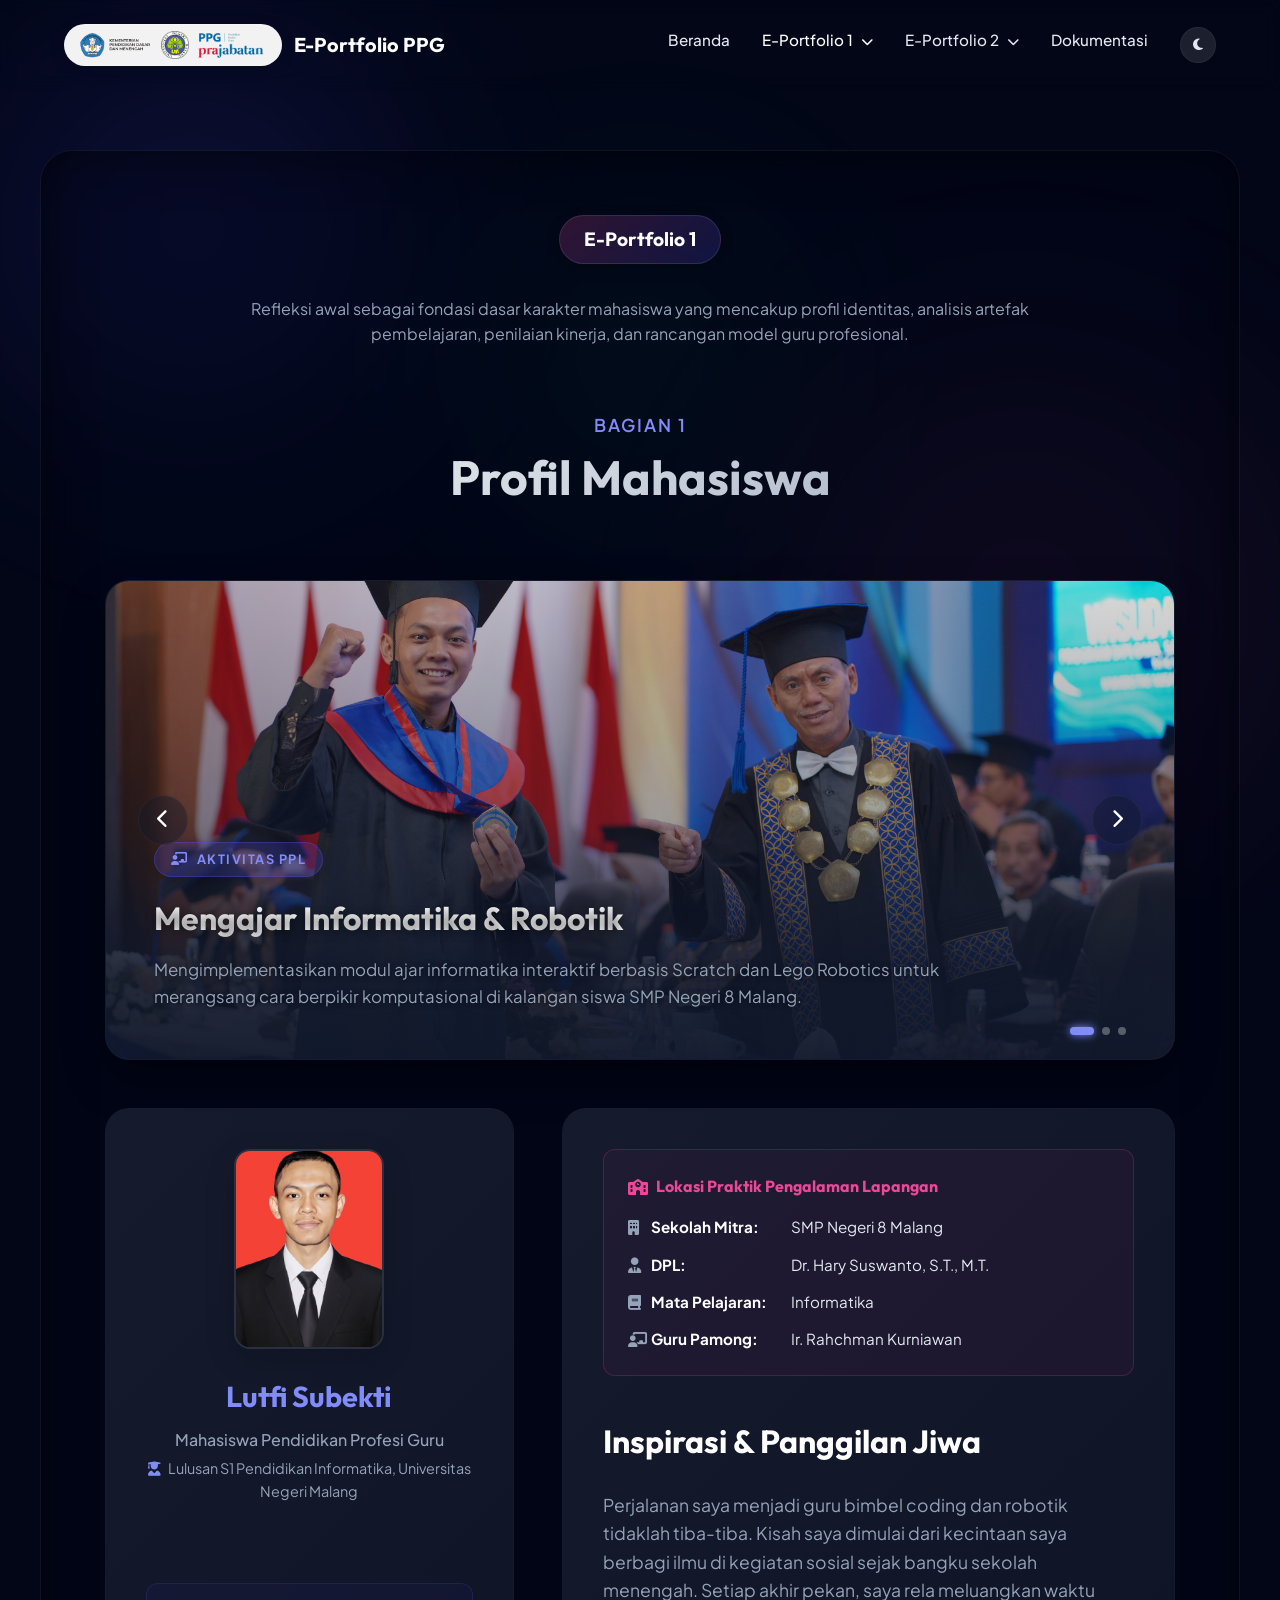
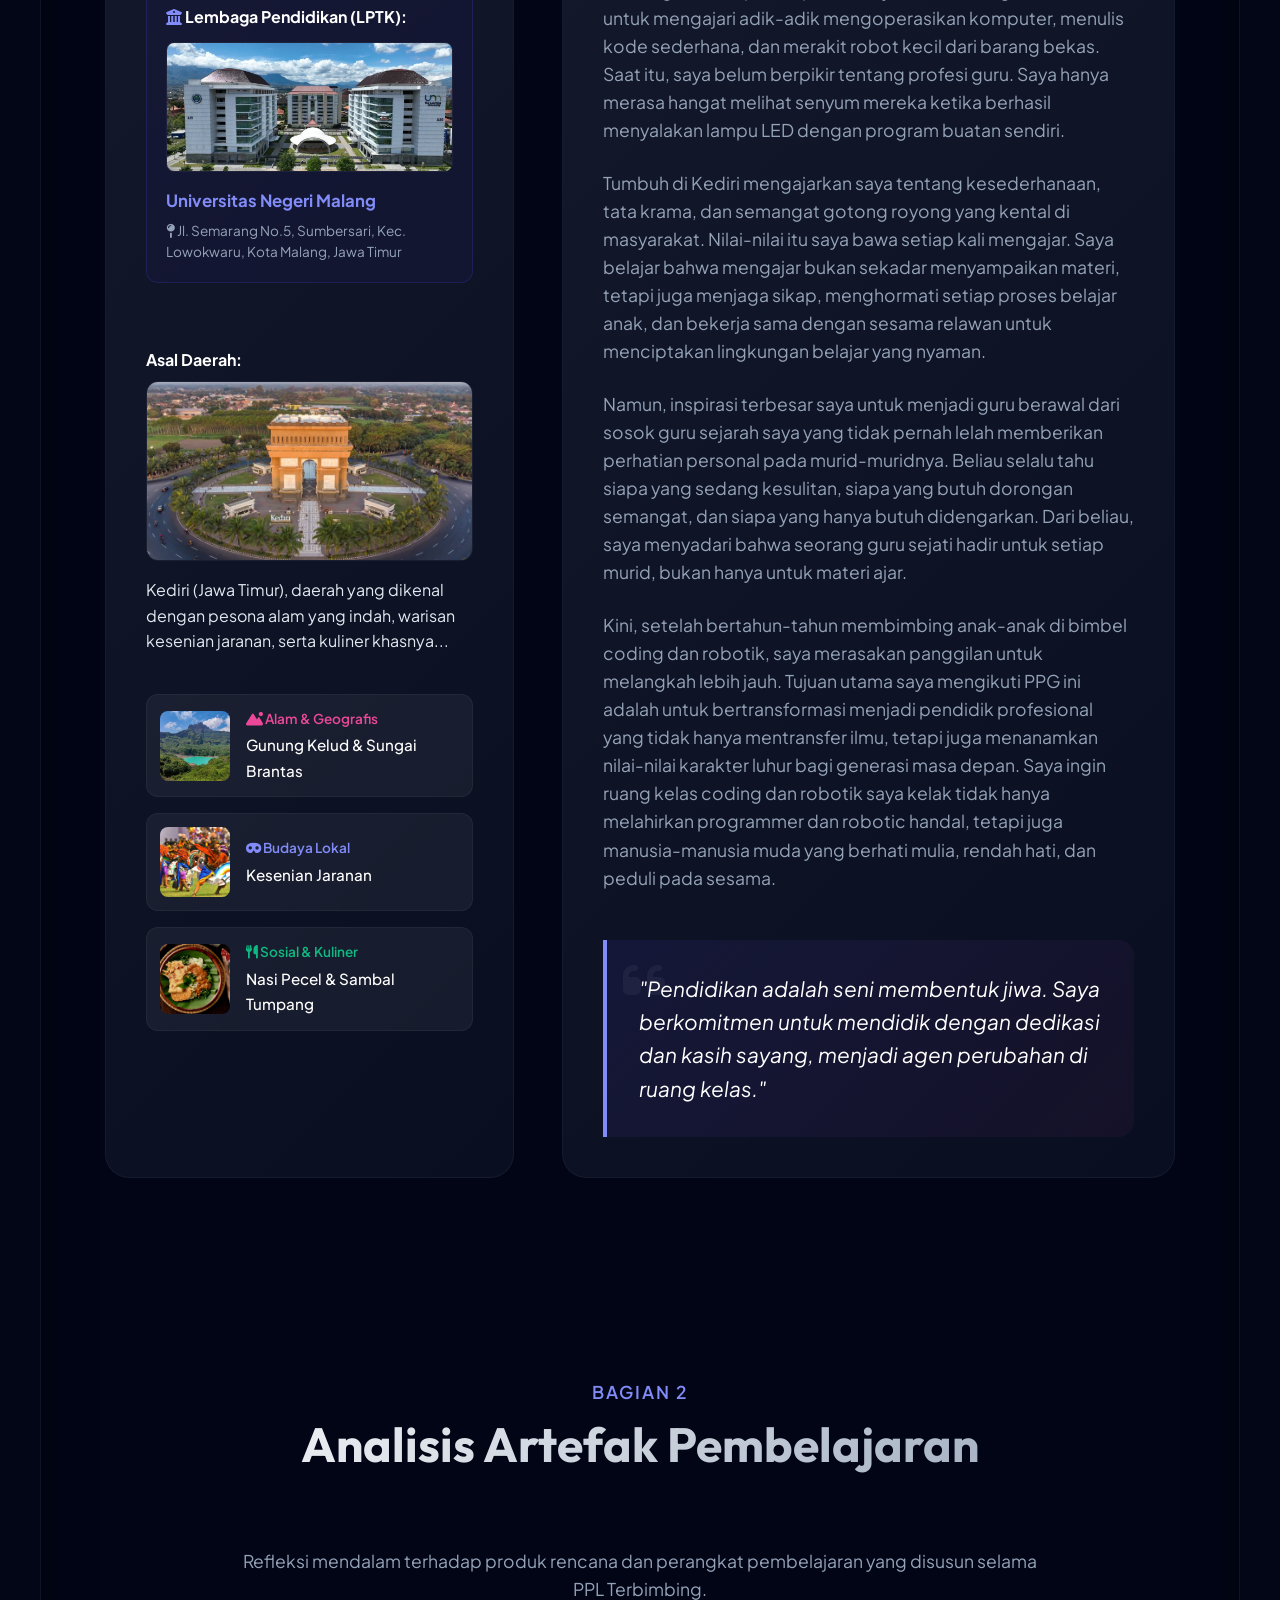
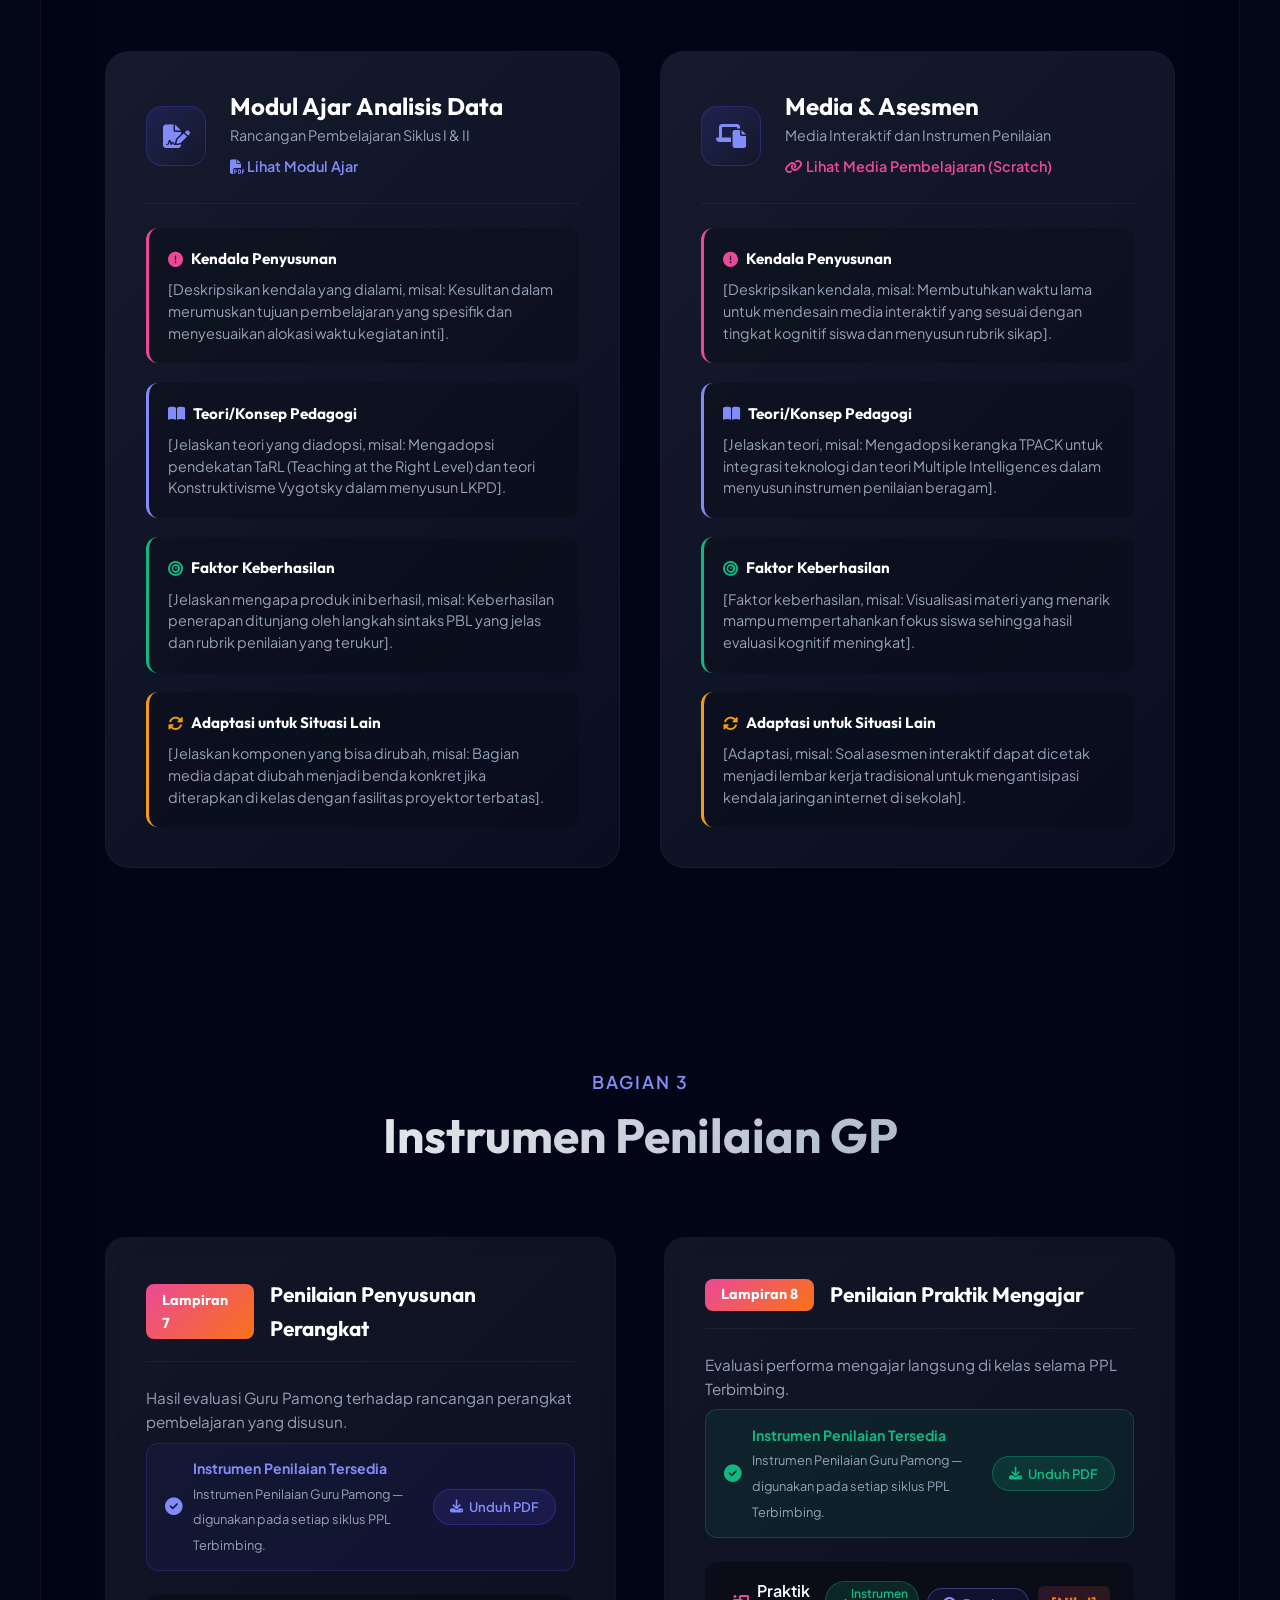
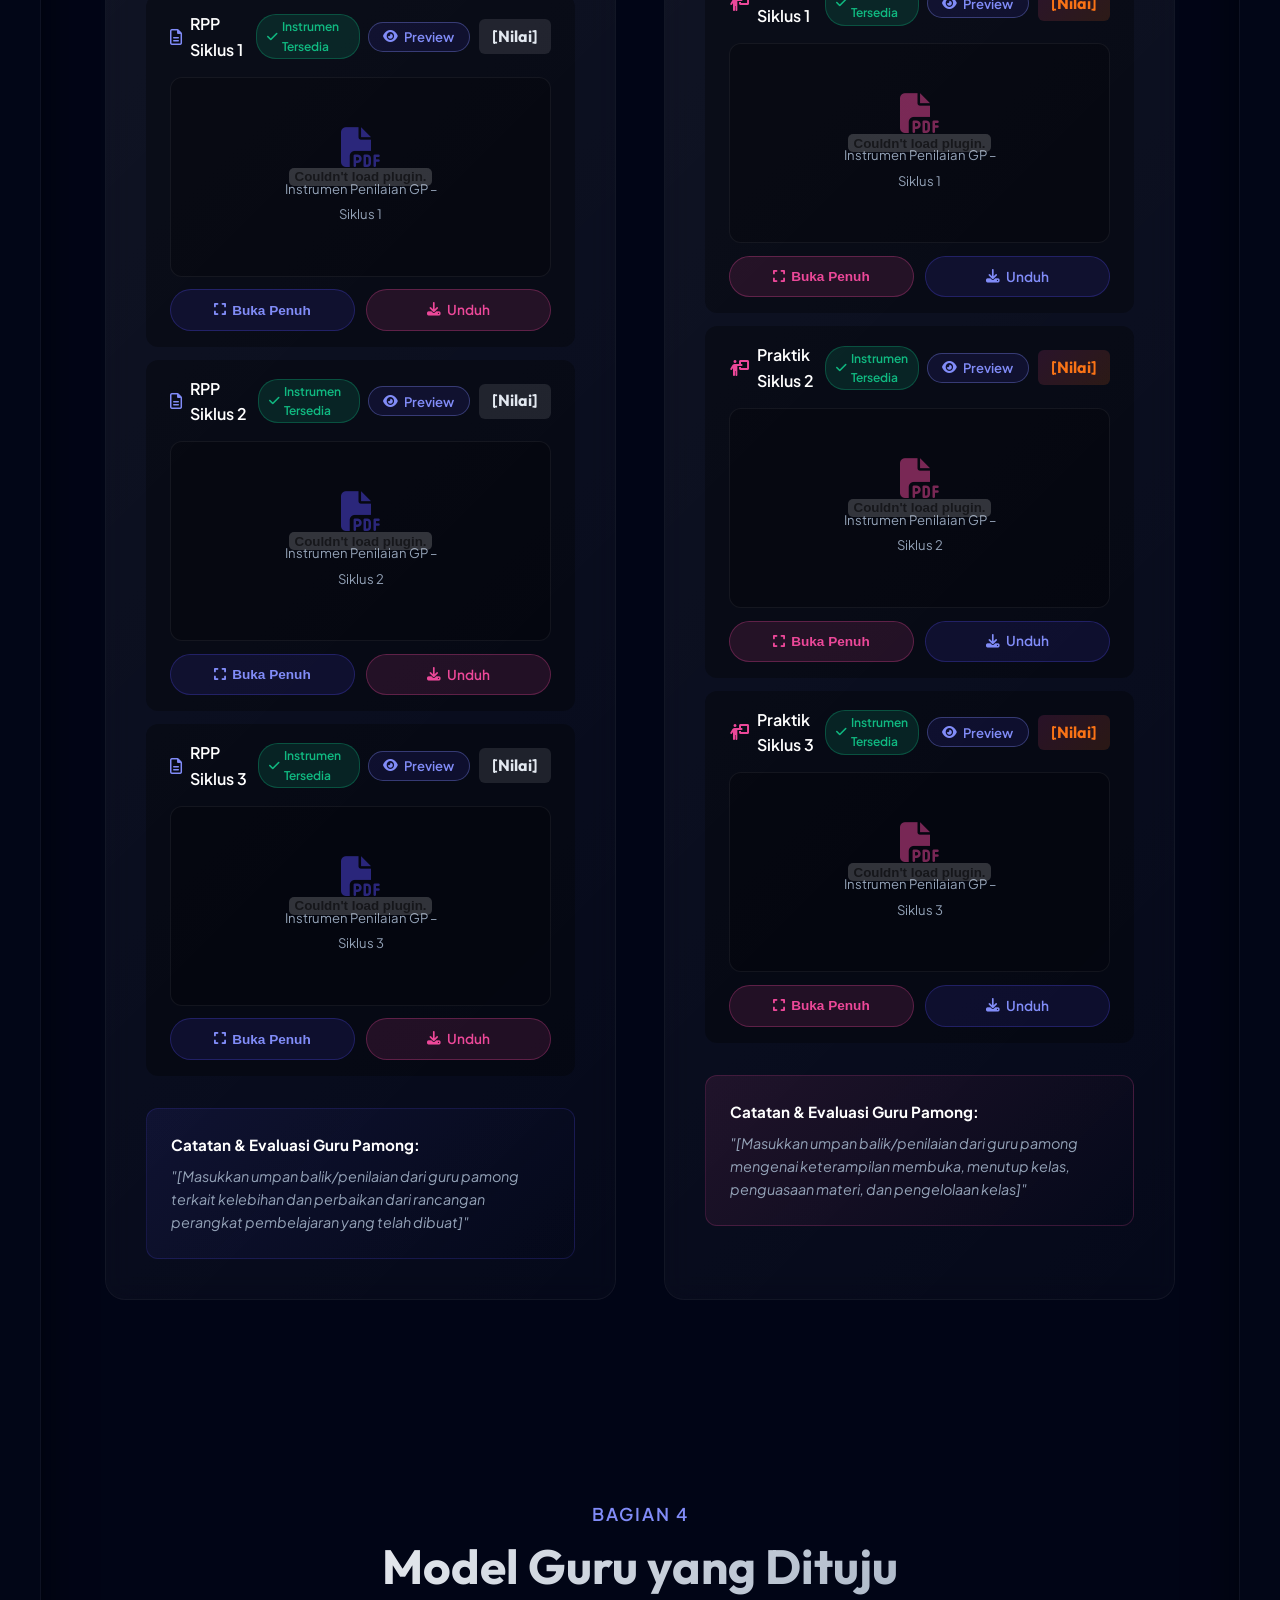
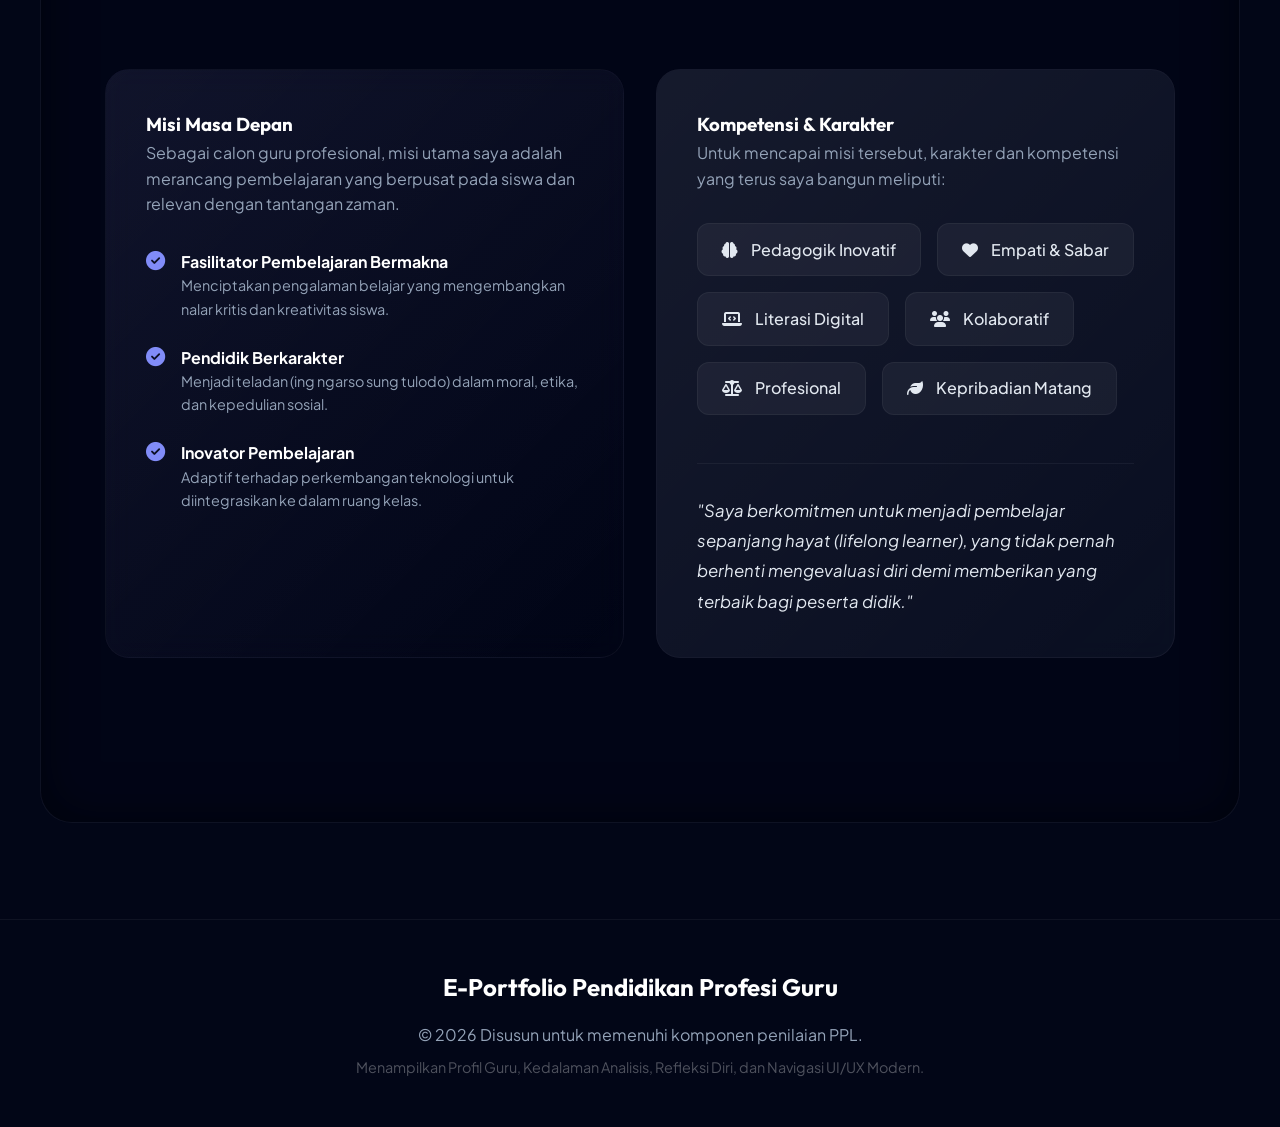
==== commit 2d1baceb: "upload 2" ====
--- a/e-portfolio-1.html
+++ b/e-portfolio-1.html
@@ -53,7 +53,7 @@
                 <ul class="dropdown-content">
                     <li><a href="e-portfolio-1.html#profil">Profil Mahasiswa</a></li>
                     <li><a href="e-portfolio-1.html#artefak">Analisis Artefak Pembelajaran</a></li>
-                    <li><a href="e-portfolio-1.html#penilaian">Instrumen Penilaian (Lampiran 7 & 8)</a></li>
+                    <li><a href="e-portfolio-1.html#penilaian">Instrumen Penilaian (Lampiran 7 &amp; 8)</a></li>
                     <li><a href="e-portfolio-1.html#visi">Model Guru yang Dituju</a></li>
                 </ul>
             </li>
@@ -72,7 +72,48 @@
                 </button>
             </li>
         </ul>
+        <!-- Hamburger Button -->
+        <button class="hamburger" id="hamburger-btn" aria-label="Buka Menu" aria-expanded="false">
+            <span></span><span></span><span></span>
+        </button>
     </nav>
+
+    <!-- Mobile Nav Overlay -->
+    <div class="mobile-nav-overlay" id="mobile-overlay"></div>
+
+    <!-- Mobile Nav Drawer -->
+    <div class="mobile-nav-drawer" id="mobile-drawer">
+        <a href="index.html"><i class="fa-solid fa-house" style="margin-right:0.5rem; color:var(--primary-light);"></i> Beranda</a>
+        <div class="mobile-nav-divider"></div>
+        <button class="mobile-dropdown-toggle" data-target="mob-sub-ep1">
+            <span><i class="fa-solid fa-folder-open" style="margin-right:0.5rem; color:var(--secondary);"></i> E-Portfolio 1</span>
+            <i class="fa-solid fa-chevron-down"></i>
+        </button>
+        <div class="mobile-submenu" id="mob-sub-ep1">
+            <a href="e-portfolio-1.html">Halaman Utama EP-1</a>
+            <a href="e-portfolio-1.html#profil">Profil Mahasiswa</a>
+            <a href="e-portfolio-1.html#artefak">Analisis Artefak</a>
+            <a href="e-portfolio-1.html#penilaian">Instrumen Penilaian</a>
+            <a href="e-portfolio-1.html#visi">Model Guru yang Dituju</a>
+        </div>
+        <button class="mobile-dropdown-toggle" data-target="mob-sub-ep2">
+            <span><i class="fa-solid fa-folder-open" style="margin-right:0.5rem; color:#10b981;"></i> E-Portfolio 2</span>
+            <i class="fa-solid fa-chevron-down"></i>
+        </button>
+        <div class="mobile-submenu" id="mob-sub-ep2">
+            <a href="e-portfolio-2.html">Halaman Utama EP-2</a>
+            <a href="e-portfolio-2.html#refleksi">Refleksi Akhir PPL</a>
+            <a href="e-portfolio-2.html#filosofi">Filosofi Mengajar</a>
+        </div>
+        <a href="e-portfolio-2.html#dokumentasi"><i class="fa-solid fa-images" style="margin-right:0.5rem; color:var(--warning);"></i> Dokumentasi</a>
+        <div class="mobile-nav-divider"></div>
+        <div class="mobile-theme-row">
+            <span><i class="fa-solid fa-circle-half-stroke" style="margin-right:0.5rem;"></i> Mode Tampilan</span>
+            <button id="theme-toggle-mobile" class="theme-toggle-btn" aria-label="Toggle Theme Mobile">
+                <i class="fa-solid fa-moon"></i>
+            </button>
+        </div>
+    </div>
 
     <!-- ============================================== -->
     <!--                E-PORTFOLIO 1                   -->
@@ -134,7 +175,7 @@
 
                         <!-- Slide 3 -->
                         <div class="carousel-slide">
-                            <img src="assets/images/11.jpeg" alt="Universitas Negeri Malang" class="carousel-image">
+                            <img src="assets/images/Gedung.webp" alt="Universitas Negeri Malang" class="carousel-image">
                             <div class="carousel-overlay"></div>
                             <div class="carousel-caption-container">
                                 <span class="carousel-badge badge-almamater">
@@ -189,7 +230,7 @@
                             Pendidikan (LPTK):</strong>
                         <div
                             style="width: 100%; height: 130px; border-radius: 8px; overflow: hidden; margin-bottom: 1rem; border: 1px solid var(--glass-border);">
-                            <img src="assets/images/lptk.png" alt="LPTK Universitas Negeri Malang"
+                            <img src="assets/images/Gedung.webp" alt="LPTK Universitas Negeri Malang"
                                 style="width: 100%; height: 100%; object-fit: cover;">
                         </div>
                         <p
@@ -867,6 +908,59 @@
             }
         });
 
+        // ---- Mobile Hamburger Menu ----
+        const hamburgerBtn = document.getElementById('hamburger-btn');
+        const mobileDrawer = document.getElementById('mobile-drawer');
+        const mobileOverlay = document.getElementById('mobile-overlay');
+
+        function openDrawer() {
+            hamburgerBtn.classList.add('open');
+            hamburgerBtn.setAttribute('aria-expanded', 'true');
+            mobileDrawer.classList.add('open');
+            mobileOverlay.classList.add('active');
+            document.body.style.overflow = 'hidden';
+        }
+
+        function closeDrawer() {
+            hamburgerBtn.classList.remove('open');
+            hamburgerBtn.setAttribute('aria-expanded', 'false');
+            mobileDrawer.classList.remove('open');
+            mobileOverlay.classList.remove('active');
+            document.body.style.overflow = '';
+        }
+
+        hamburgerBtn.addEventListener('click', () => {
+            if (mobileDrawer.classList.contains('open')) closeDrawer();
+            else openDrawer();
+        });
+
+        mobileOverlay.addEventListener('click', closeDrawer);
+
+        document.querySelectorAll('.mobile-dropdown-toggle').forEach(btn => {
+            btn.addEventListener('click', () => {
+                const targetId = btn.dataset.target;
+                const submenu = document.getElementById(targetId);
+                const isOpen = btn.classList.contains('open');
+                document.querySelectorAll('.mobile-dropdown-toggle').forEach(b => b.classList.remove('open'));
+                document.querySelectorAll('.mobile-submenu').forEach(m => m.classList.remove('open'));
+                if (!isOpen) { btn.classList.add('open'); submenu.classList.add('open'); }
+            });
+        });
+
+        mobileDrawer.querySelectorAll('a').forEach(link => link.addEventListener('click', closeDrawer));
+
+        const themeToggleMobile = document.getElementById('theme-toggle-mobile');
+        if (themeToggleMobile) {
+            const mobileIcon = themeToggleMobile.querySelector('i');
+            if (savedTheme === 'light') mobileIcon.classList.replace('fa-moon', 'fa-sun');
+            themeToggleMobile.addEventListener('click', () => {
+                themeToggle.click();
+                const isDark = !htmlElement.hasAttribute('data-theme');
+                mobileIcon.classList.toggle('fa-moon', isDark);
+                mobileIcon.classList.toggle('fa-sun', !isDark);
+            });
+        }
+
         // Premium Carousel Logic
         const track = document.querySelector('.carousel-track');
         const slides = Array.from(document.querySelectorAll('.carousel-slide'));
--- a/style.css
+++ b/style.css
@@ -453,7 +453,7 @@
 
 .artifacts-grid {
     display: grid;
-    grid-template-columns: repeat(auto-fit, minmax(400px, 1fr));
+    grid-template-columns: repeat(auto-fit, minmax(min(400px, 100%), 1fr));
     gap: 2.5rem;
 }
 
@@ -829,34 +829,614 @@
     color: var(--text-muted);
 }
 
-/* Responsive */
+/* ============================================
+   HAMBURGER MENU & MOBILE DRAWER
+   ============================================ */
+.hamburger {
+    display: none;
+    flex-direction: column;
+    justify-content: center;
+    align-items: center;
+    gap: 5px;
+    width: 40px;
+    height: 40px;
+    background: rgba(255, 255, 255, 0.08);
+    border: 1px solid var(--glass-border);
+    border-radius: 10px;
+    cursor: pointer;
+    z-index: 1100;
+    flex-shrink: 0;
+    transition: background 0.3s ease;
+}
+
+.hamburger:hover {
+    background: rgba(255, 255, 255, 0.15);
+}
+
+.hamburger span {
+    display: block;
+    width: 22px;
+    height: 2px;
+    background: #fff;
+    border-radius: 2px;
+    transition: all 0.35s cubic-bezier(0.4, 0, 0.2, 1);
+    transform-origin: center;
+}
+
+.hamburger.open span:nth-child(1) {
+    transform: translateY(7px) rotate(45deg);
+}
+
+.hamburger.open span:nth-child(2) {
+    opacity: 0;
+    transform: scaleX(0);
+}
+
+.hamburger.open span:nth-child(3) {
+    transform: translateY(-7px) rotate(-45deg);
+}
+
+/* Mobile Drawer Overlay */
+.mobile-nav-overlay {
+    display: none;
+    position: fixed;
+    inset: 0;
+    background: rgba(0, 0, 0, 0.6);
+    backdrop-filter: blur(4px);
+    z-index: 1050;
+    opacity: 0;
+    transition: opacity 0.3s ease;
+}
+
+.mobile-nav-overlay.active {
+    display: block;
+    opacity: 1;
+}
+
+/* Mobile Drawer Panel */
+.mobile-nav-drawer {
+    position: fixed;
+    top: 0;
+    right: -320px;
+    width: min(320px, 85vw);
+    height: 100dvh;
+    background: rgba(10, 15, 30, 0.98);
+    backdrop-filter: blur(20px);
+    -webkit-backdrop-filter: blur(20px);
+    border-left: 1px solid var(--glass-border);
+    z-index: 1060;
+    padding: 5rem 1.5rem 2rem;
+    overflow-y: auto;
+    transition: right 0.35s cubic-bezier(0.4, 0, 0.2, 1);
+    display: flex;
+    flex-direction: column;
+    gap: 0.3rem;
+}
+
+.mobile-nav-drawer.open {
+    right: 0;
+}
+
+.mobile-nav-drawer a,
+.mobile-nav-drawer .mobile-dropdown-toggle {
+    display: flex;
+    align-items: center;
+    justify-content: space-between;
+    padding: 0.85rem 1rem;
+    color: var(--text-main);
+    text-decoration: none;
+    font-weight: 600;
+    font-size: 1rem;
+    border-radius: 12px;
+    transition: all 0.2s ease;
+    border: none;
+    background: transparent;
+    width: 100%;
+    cursor: pointer;
+    font-family: 'Plus Jakarta Sans', sans-serif;
+}
+
+.mobile-nav-drawer a:hover,
+.mobile-nav-drawer .mobile-dropdown-toggle:hover {
+    background: rgba(255, 255, 255, 0.07);
+    color: #fff;
+}
+
+.mobile-nav-drawer .mobile-dropdown-toggle i {
+    transition: transform 0.3s ease;
+    font-size: 0.8em;
+    color: var(--text-muted);
+}
+
+.mobile-nav-drawer .mobile-dropdown-toggle.open i {
+    transform: rotate(180deg);
+}
+
+.mobile-submenu {
+    display: none;
+    flex-direction: column;
+    gap: 0;
+    padding-left: 1rem;
+    overflow: hidden;
+}
+
+.mobile-submenu.open {
+    display: flex;
+}
+
+.mobile-submenu a {
+    font-size: 0.9rem;
+    color: var(--text-muted);
+    padding: 0.65rem 1rem;
+    font-weight: 500;
+}
+
+.mobile-submenu a:hover {
+    color: var(--primary-light);
+    background: rgba(79, 70, 229, 0.08);
+}
+
+.mobile-nav-divider {
+    height: 1px;
+    background: var(--glass-border);
+    margin: 0.5rem 0;
+}
+
+.mobile-theme-row {
+    display: flex;
+    align-items: center;
+    justify-content: space-between;
+    padding: 0.85rem 1rem;
+    color: var(--text-muted);
+    font-size: 0.9rem;
+}
+
+html[data-theme="light"] .mobile-nav-drawer {
+    background: rgba(241, 245, 249, 0.98);
+    border-left-color: rgba(0,0,0,0.1);
+}
+
+html[data-theme="light"] .mobile-nav-drawer a,
+html[data-theme="light"] .mobile-nav-drawer .mobile-dropdown-toggle {
+    color: #1e293b;
+}
+
+html[data-theme="light"] .mobile-nav-drawer a:hover,
+html[data-theme="light"] .mobile-nav-drawer .mobile-dropdown-toggle:hover {
+    background: rgba(0, 0, 0, 0.05);
+    color: #0f172a;
+}
+
+/* ============================================
+   RESPONSIVE BREAKPOINTS
+   ============================================ */
+
+/* --- Tablet (max 1024px) --- */
+@media (max-width: 1024px) {
+    .container {
+        padding: 0 1.5rem;
+    }
+
+    .hero h1 {
+        font-size: 3rem;
+    }
+
+    .section-title {
+        font-size: 2.5rem;
+    }
+
+    .profile-grid {
+        grid-template-columns: 1fr;
+    }
+
+    .hero-image-inner {
+        width: 340px;
+        height: 420px;
+    }
+
+    .portfolio-section {
+        padding: 3rem 2.5rem;
+    }
+}
+
+/* --- Tablet portrait (max 992px) --- */
 @media (max-width: 992px) {
-    .hero h1 { font-size: 3rem; }
-    .profile-grid, .assessment-grid, .vision-grid, .reflection-grid {
+    .assessment-grid,
+    .vision-grid {
         grid-template-columns: 1fr;
     }
+
+    .reflection-grid {
+        grid-template-columns: repeat(2, 1fr);
+    }
+
     .hero {
         flex-direction: column;
         text-align: center;
-        gap: 3rem;
-    }
+        gap: 2.5rem;
+        padding-top: 120px;
+    }
+
     .hero-content {
         display: flex;
         flex-direction: column;
         align-items: center;
     }
+
+    .hero p {
+        max-width: 100%;
+    }
+
+    .philosophy-card {
+        padding: 2.5rem;
+    }
+
     .portfolio-section {
-        padding: 2rem;
-    }
+        padding: 2.5rem 2rem;
+    }
+}
+
+/* --- Mobile landscape / large phones (max 768px) --- */
+@media (max-width: 768px) {
+    /* Hide desktop nav links */
+    .nav-links {
+        display: none;
+    }
+
+    /* Show hamburger */
+    .hamburger {
+        display: flex;
+    }
+
+    nav {
+        padding: 1rem 4%;
+    }
+
+    nav.scrolled {
+        padding: 0.75rem 4%;
+    }
+
+    /* Logo adjustments */
+    .logo span {
+        font-size: 1rem !important;
+    }
+
+    .logo > div img {
+        height: 22px !important;
+    }
+
+    /* Hero */
+    .hero h1 {
+        font-size: 2.4rem;
+    }
+
+    .hero p {
+        font-size: 1rem;
+    }
+
+    .hero-image-inner {
+        width: 280px;
+        height: 340px;
+    }
+
+    /* Sections */
+    section {
+        padding: 60px 0;
+    }
+
+    .section-title {
+        font-size: 2rem;
+    }
+
+    .section-header {
+        margin-bottom: 2.5rem;
+    }
+
+    /* Container */
+    .container {
+        padding: 0 1rem;
+    }
+
+    /* Portfolio section */
+    .portfolio-section {
+        padding: 2rem 1.25rem;
+        border-radius: 20px;
+        margin-bottom: 3rem;
+    }
+
+    /* Glass card */
+    .glass-card {
+        padding: 1.5rem;
+        border-radius: 18px;
+    }
+
+    /* Profile grid */
+    .profile-grid {
+        grid-template-columns: 1fr;
+        gap: 1.5rem;
+    }
+
+    /* Reflection grid */
+    .reflection-grid {
+        grid-template-columns: 1fr;
+    }
+
+    /* Assessment & vision grid */
+    .assessment-grid,
+    .vision-grid {
+        grid-template-columns: 1fr;
+        gap: 1.5rem;
+    }
+
+    /* Philosophy */
     .philosophy-card {
-        padding: 2rem;
-    }
-}
-
-@media (max-width: 768px) {
-    .nav-links { display: none; }
-    .hero h1 { font-size: 2.5rem; }
-    section { padding: 60px 0; }
+        padding: 1.75rem 1.25rem;
+    }
+
+    .philosophy-content p {
+        font-size: 1rem;
+        text-indent: 1.5rem;
+    }
+
+    /* Artifacts grid */
+    .artifacts-grid {
+        grid-template-columns: 1fr;
+        gap: 1.5rem;
+    }
+
+    /* Quote box */
+    .quote-box {
+        padding: 1.25rem;
+        margin-top: 2rem;
+    }
+
+    .quote-text {
+        font-size: 1.1rem;
+    }
+
+    /* Buttons */
+    .btn-primary, .btn-secondary {
+        padding: 0.85rem 1.5rem;
+        font-size: 0.9rem;
+    }
+
+    .hero-buttons {
+        justify-content: center;
+    }
+
+    /* Lampiran/cycle list */
+    .cycle-list li {
+        flex-direction: column;
+        align-items: flex-start;
+        gap: 0.5rem;
+    }
+
+    .cycle-score {
+        align-self: flex-end;
+    }
+
+    /* Competency tags */
+    .competency-tags {
+        gap: 0.6rem;
+    }
+
+    .competency-tag {
+        padding: 0.6rem 1rem;
+        font-size: 0.88rem;
+    }
+
+    /* Carousel */
+    .premium-carousel {
+        height: 320px;
+        border-radius: 16px;
+    }
+
+    .carousel-caption-container {
+        padding: 1.25rem;
+    }
+
+    .carousel-title {
+        font-size: 1.3rem;
+        margin-bottom: 0.4rem;
+    }
+
+    .carousel-description {
+        font-size: 0.85rem;
+        display: -webkit-box;
+        -webkit-line-clamp: 2;
+        -webkit-box-orient: vertical;
+        overflow: hidden;
+    }
+
+    .carousel-btn {
+        width: 36px;
+        height: 36px;
+        font-size: 0.9rem;
+    }
+
+    .btn-prev { left: 0.75rem; }
+    .btn-next { right: 0.75rem; }
+
+    .carousel-indicators {
+        right: 1rem;
+        bottom: 0.75rem;
+    }
+
+    /* Dropdown hidden on mobile (use drawer) */
+    .dropdown-content {
+        display: none !important;
+    }
+
+    /* Footer */
+    footer {
+        padding: 2rem 1rem;
+    }
+
+    footer h3 {
+        font-size: 1.2rem !important;
+    }
+}
+
+/* --- Small mobile phones (max 480px) --- */
+@media (max-width: 480px) {
+    nav {
+        padding: 0.85rem 3.5%;
+    }
+
+    .logo span {
+        display: none !important;
+    }
+
+    .hero {
+        padding-top: 100px;
+        gap: 2rem;
+    }
+
+    .hero h1 {
+        font-size: 2rem;
+    }
+
+    .hero-image-inner {
+        width: 240px;
+        height: 300px;
+    }
+
+    .badge {
+        font-size: 0.78rem;
+        padding: 0.4rem 0.9rem;
+    }
+
+    .section-title {
+        font-size: 1.75rem;
+    }
+
+    .section-subtitle {
+        font-size: 0.85rem;
+        letter-spacing: 1.5px;
+    }
+
+    .portfolio-section {
+        padding: 1.5rem 1rem;
+        border-radius: 16px;
+        margin-top: 100px !important;
+    }
+
+    .glass-card {
+        padding: 1.25rem;
+        border-radius: 14px;
+    }
+
+    .portfolio-label {
+        font-size: 1rem;
+        padding: 0.4rem 1.2rem;
+    }
+
+    .premium-carousel {
+        height: 260px;
+    }
+
+    .carousel-title {
+        font-size: 1.1rem;
+    }
+
+    .carousel-description {
+        display: none;
+    }
+
+    .carousel-badge {
+        font-size: 0.72rem;
+        padding: 0.3rem 0.75rem;
+    }
+
+    .btn-primary, .btn-secondary {
+        padding: 0.75rem 1.25rem;
+        font-size: 0.85rem;
+        gap: 0.5rem;
+    }
+
+    .hero-buttons {
+        flex-direction: column;
+        align-items: stretch;
+        gap: 0.75rem;
+    }
+
+    .hero-buttons a {
+        justify-content: center;
+        text-align: center;
+    }
+
+    .artifact-icon {
+        width: 48px;
+        height: 48px;
+        font-size: 1.2rem;
+        border-radius: 12px;
+    }
+
+    .artifact-header h3 {
+        font-size: 1.2rem;
+    }
+
+    .profile-story h3 {
+        font-size: 1.5rem;
+    }
+
+    .profile-story p {
+        font-size: 1rem;
+    }
+
+    .lampiran-box {
+        padding: 1.25rem;
+    }
+
+    .competency-tag {
+        padding: 0.5rem 0.85rem;
+        font-size: 0.82rem;
+        gap: 0.5rem;
+    }
+
+    .reflection-card {
+        padding: 1.5rem 1.25rem;
+    }
+
+    .quote-text {
+        font-size: 1rem;
+    }
+
+    .philosophy-content p {
+        font-size: 0.95rem;
+        text-indent: 1.2rem;
+    }
+
+    footer {
+        padding: 1.5rem 1rem;
+    }
+
+    footer h3 {
+        font-size: 1.1rem !important;
+    }
+}
+
+/* --- Extra small (max 360px) --- */
+@media (max-width: 360px) {
+    .hero h1 {
+        font-size: 1.75rem;
+    }
+
+    .section-title {
+        font-size: 1.5rem;
+    }
+
+    .premium-carousel {
+        height: 220px;
+    }
+
+    .carousel-caption-container {
+        padding: 0.9rem;
+    }
+
+    .carousel-title {
+        font-size: 1rem;
+    }
 }
 
 /* ===============================
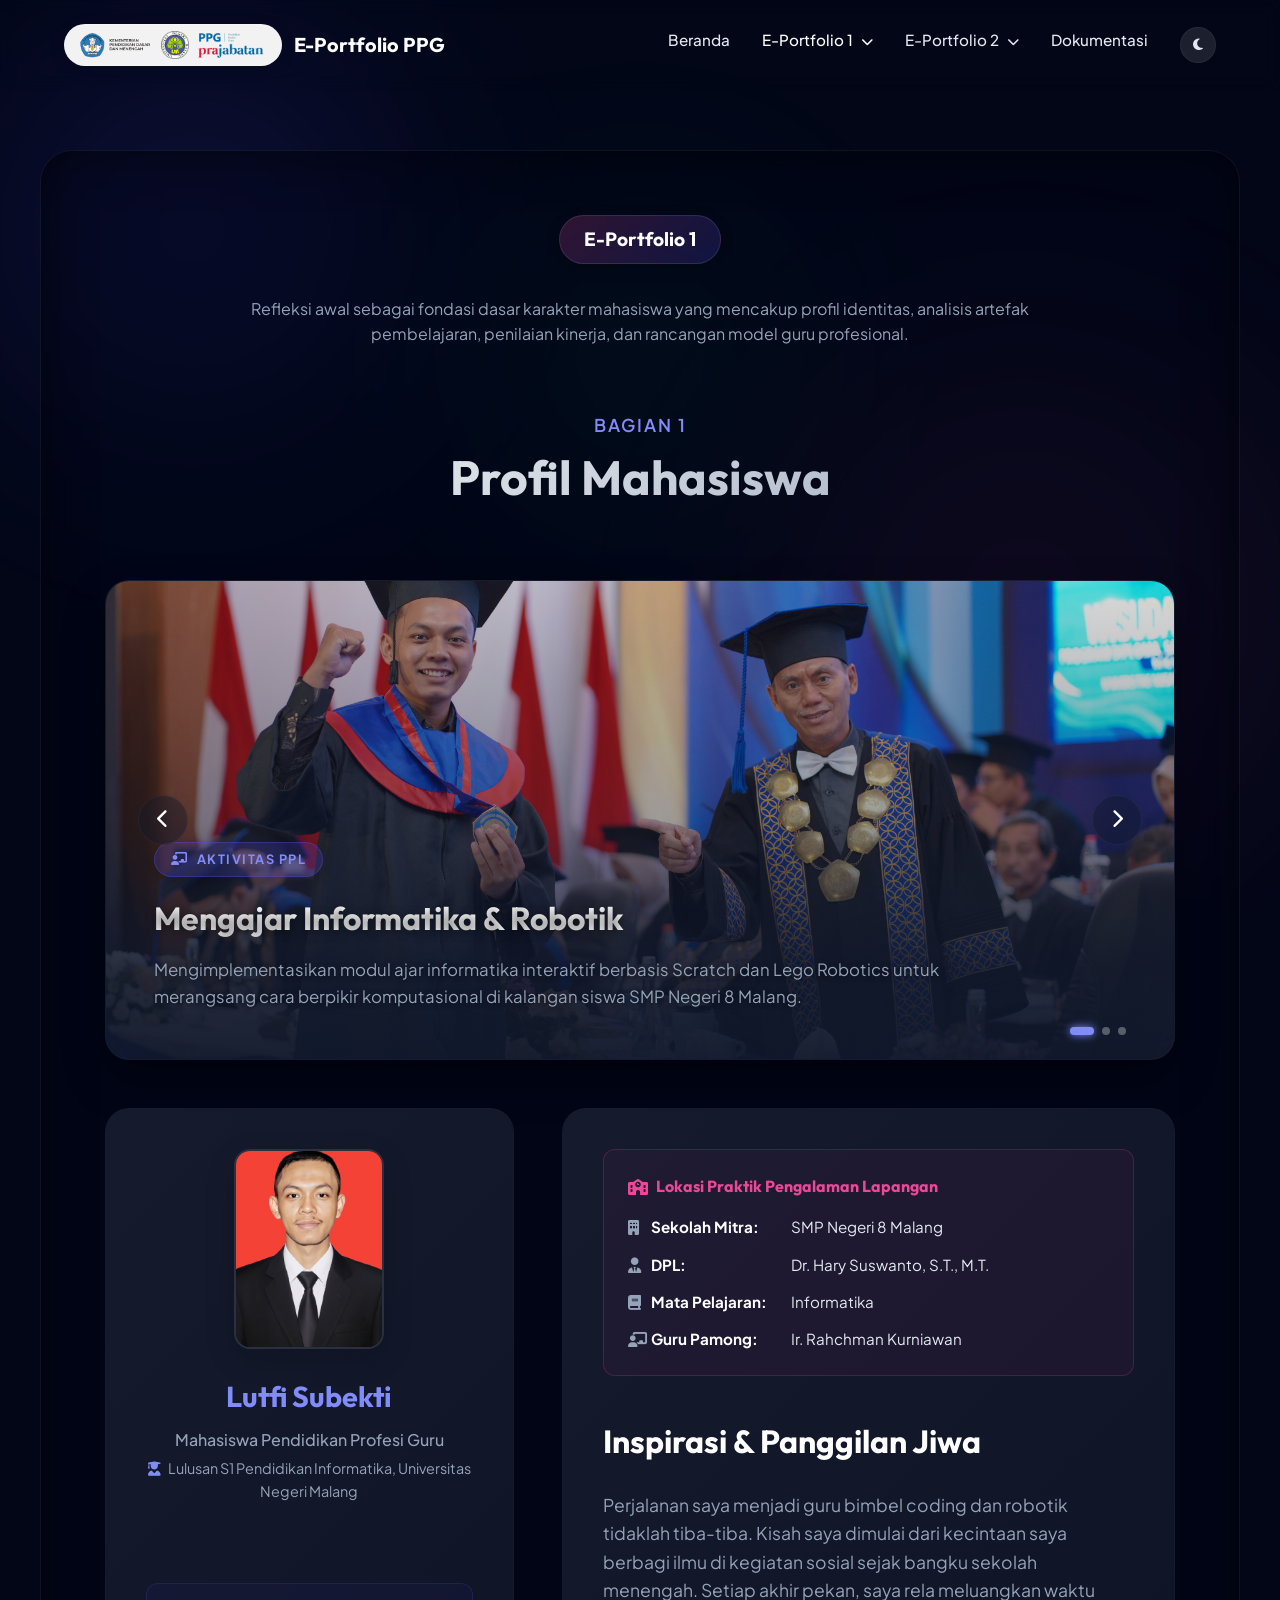
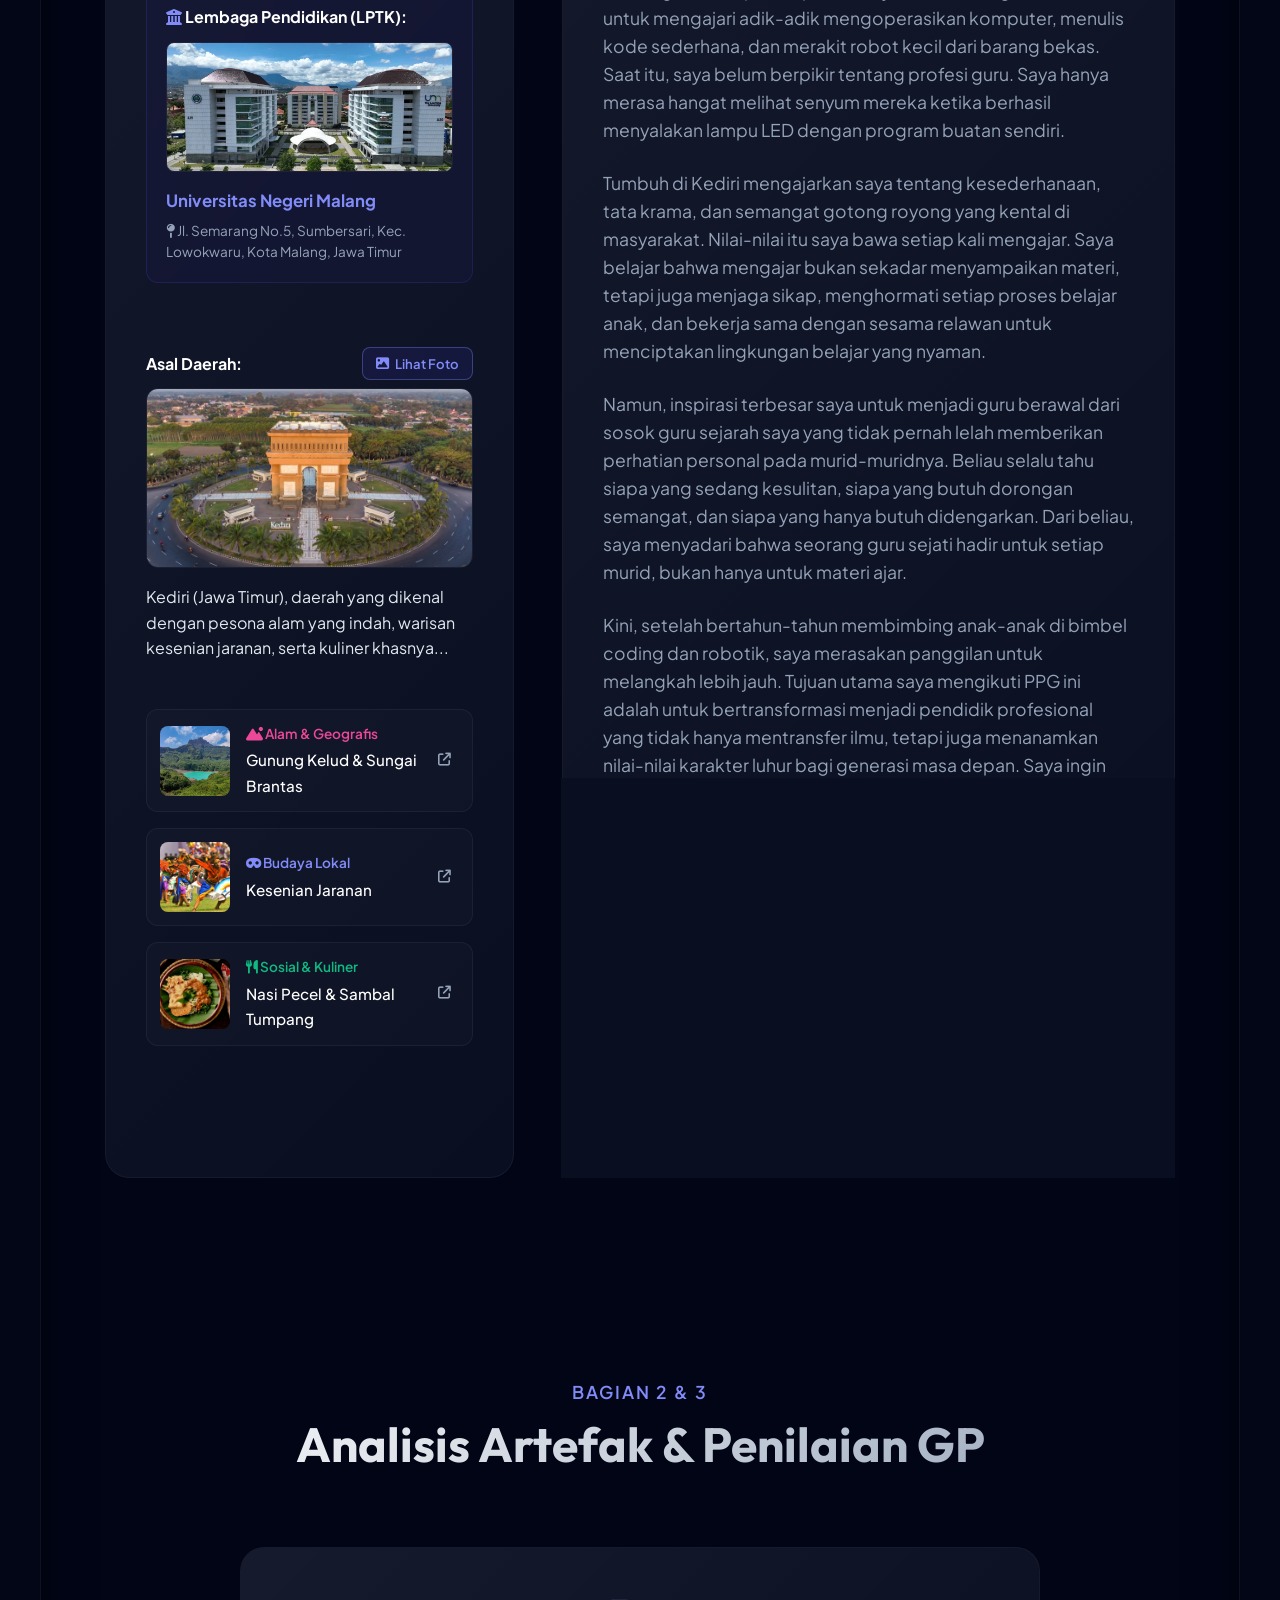
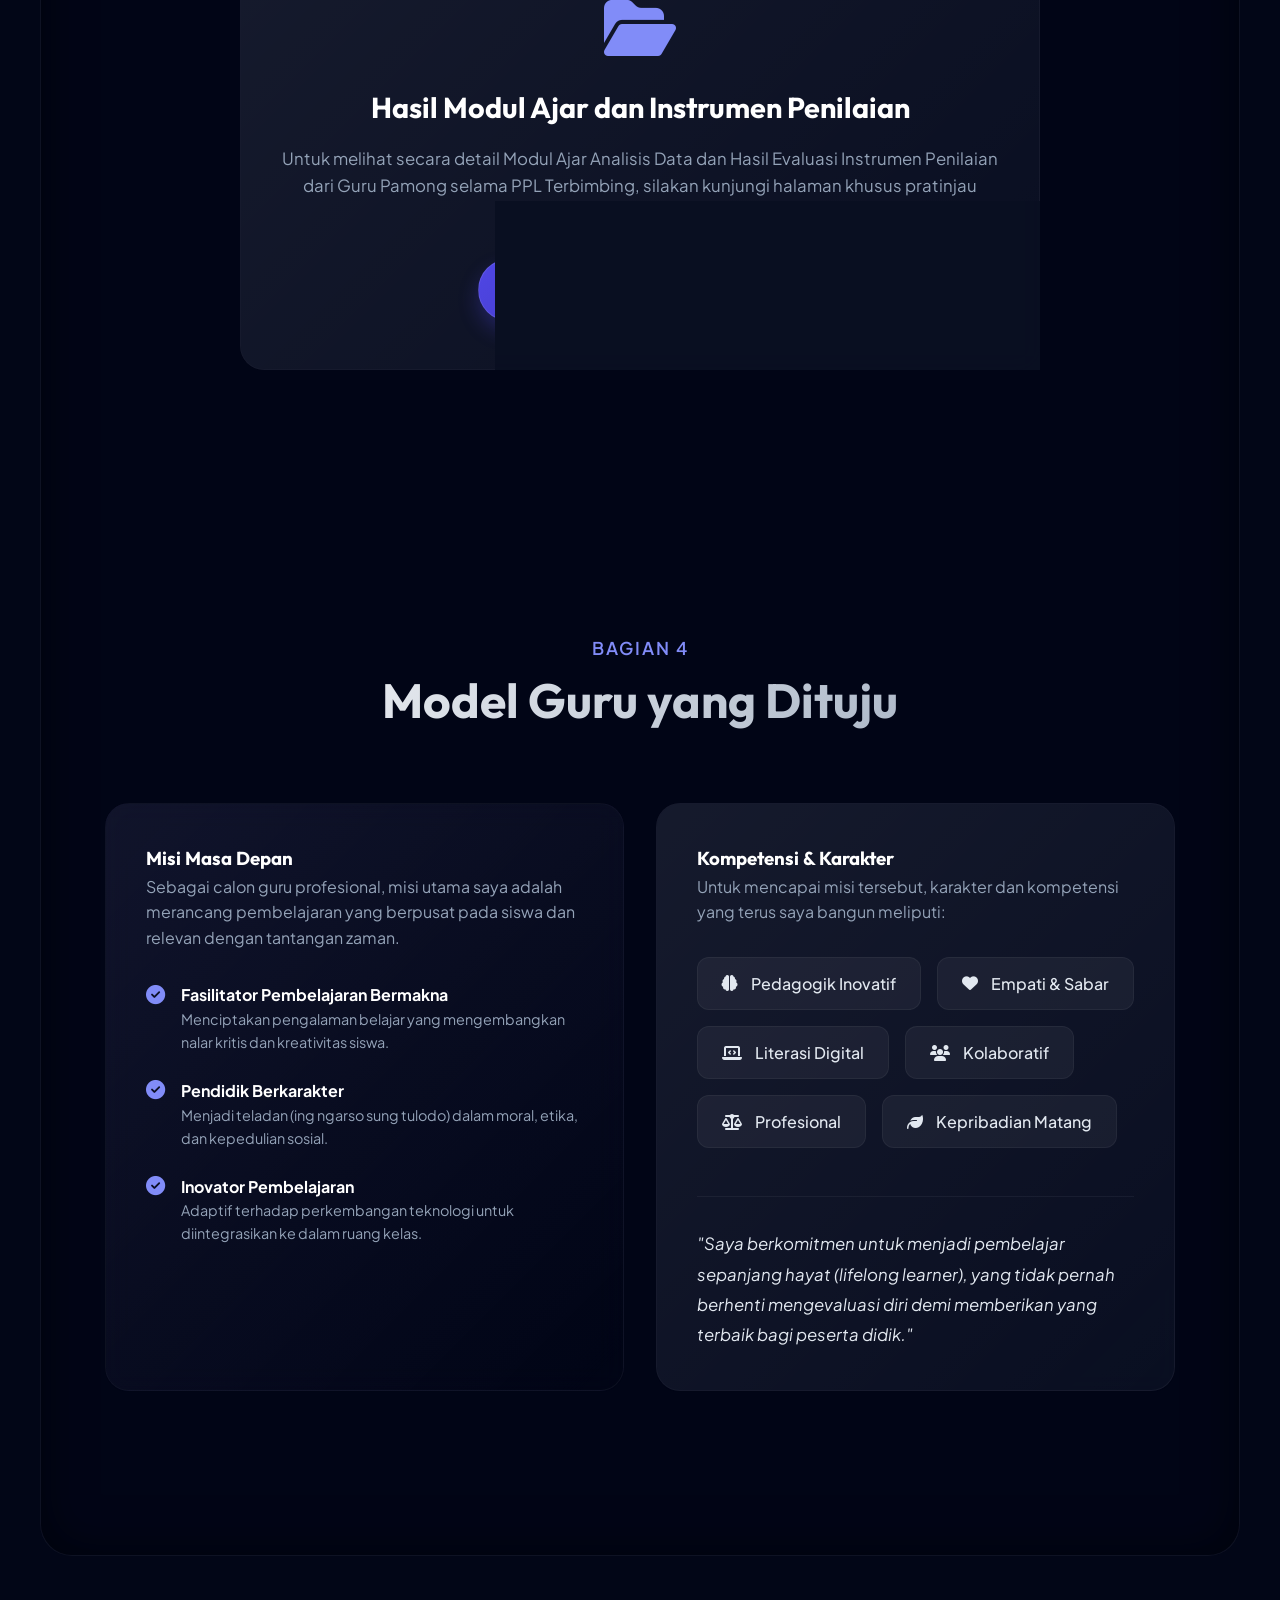
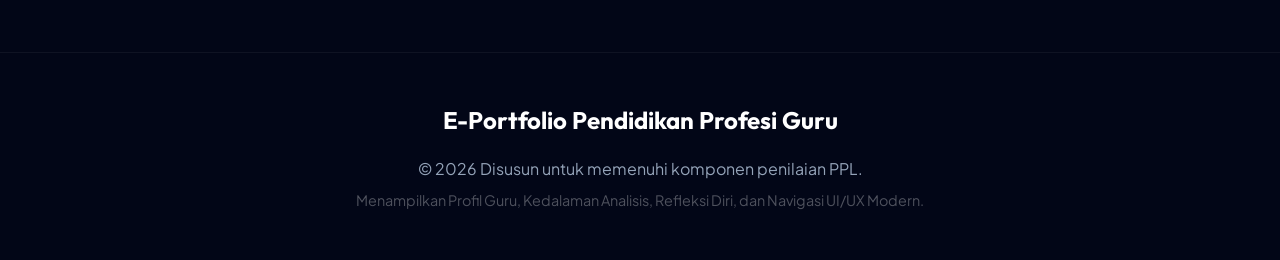
==== commit 6235b30d: "upload 3" ====
--- a/e-portfolio-1.html
+++ b/e-portfolio-1.html
@@ -52,8 +52,7 @@
                         class="fa-solid fa-chevron-down" style="font-size: 0.8em; margin-left: 0.3rem;"></i></a>
                 <ul class="dropdown-content">
                     <li><a href="e-portfolio-1.html#profil">Profil Mahasiswa</a></li>
-                    <li><a href="e-portfolio-1.html#artefak">Analisis Artefak Pembelajaran</a></li>
-                    <li><a href="e-portfolio-1.html#penilaian">Instrumen Penilaian (Lampiran 7 &amp; 8)</a></li>
+                    <li><a href="hasil-modul-penilaian.html">Hasil Modul & Penilaian</a></li>
                     <li><a href="e-portfolio-1.html#visi">Model Guru yang Dituju</a></li>
                 </ul>
             </li>
@@ -92,8 +91,7 @@
         <div class="mobile-submenu" id="mob-sub-ep1">
             <a href="e-portfolio-1.html">Halaman Utama EP-1</a>
             <a href="e-portfolio-1.html#profil">Profil Mahasiswa</a>
-            <a href="e-portfolio-1.html#artefak">Analisis Artefak</a>
-            <a href="e-portfolio-1.html#penilaian">Instrumen Penilaian</a>
+            <a href="hasil-modul-penilaian.html">Hasil Modul & Penilaian</a>
             <a href="e-portfolio-1.html#visi">Model Guru yang Dituju</a>
         </div>
         <button class="mobile-dropdown-toggle" data-target="mob-sub-ep2">
@@ -241,52 +239,68 @@
                     </div>
 
                     <div style="margin-top: 1rem;">
-                        <strong style="color: #fff; display: block; margin-bottom: 0.5rem;">Asal Daerah:</strong>
-                        <div
-                            style="width: 100%; height: 180px; border-radius: 12px; overflow: hidden; margin-bottom: 1rem; border: 1px solid var(--glass-border);">
-                            <img src="assets/images/simpang lima gumul.jpg" alt="Simpang Lima Gumul Kediri"
-                                style="width: 100%; height: 100%; object-fit: cover; transition: transform 0.5s ease;">
-                        </div>
+                        <div style="display: flex; justify-content: space-between; align-items: center; margin-bottom: 0.5rem;">
+                            <strong style="color: #fff;">Asal Daerah:</strong>
+                            <a href="assets/images/simpang lima gumul.jpg" target="_blank" class="btn-pdf-preview" style="padding: 0.3rem 0.8rem; border-radius: 8px; text-decoration: none;"><i class="fa-solid fa-image"></i> Lihat Foto</a>
+                        </div>
+                        <a href="assets/images/simpang lima gumul.jpg" target="_blank" style="display: block; text-decoration: none;">
+                            <div
+                                style="width: 100%; height: 180px; border-radius: 12px; overflow: hidden; margin-bottom: 1rem; border: 1px solid var(--glass-border);">
+                                <img src="assets/images/simpang lima gumul.jpg" alt="Simpang Lima Gumul Kediri"
+                                    style="width: 100%; height: 100%; object-fit: cover; transition: transform 0.5s ease;" onmouseover="this.style.transform='scale(1.05)'" onmouseout="this.style.transform='scale(1)'">
+                            </div>
+                        </a>
                         <p style="color: var(--text-main);">Kediri (Jawa Timur), daerah yang dikenal dengan pesona alam
                             yang indah, warisan kesenian jaranan, serta kuliner khasnya...</p>
                     </div>
 
-                    <div style="display: flex; flex-direction: column; gap: 1rem; margin-top: 1rem;">
-                        <div
-                            style="display: flex; align-items: center; gap: 1rem; background: rgba(255,255,255,0.05); padding: 0.8rem; border-radius: 12px; border: 1px solid var(--glass-border); transition: transform 0.3s ease;">
-                            <img src="assets/images/Gunung Kelud.jpg" alt="Gunung Kelud"
-                                style="width: 70px; height: 70px; border-radius: 8px; object-fit: cover;">
-                            <div>
-                                <span
-                                    style="display:block; color: var(--secondary); font-size: 0.85rem; font-weight: 600; margin-bottom: 0.2rem;"><i
-                                        class="fa-solid fa-mountain-sun"></i> Alam & Geografis</span>
-                                <span style="color: #fff; font-size: 0.95rem; font-weight: 500;">Gunung Kelud & Sungai
-                                    Brantas</span>
-                            </div>
-                        </div>
-                        <div
-                            style="display: flex; align-items: center; gap: 1rem; background: rgba(255,255,255,0.05); padding: 0.8rem; border-radius: 12px; border: 1px solid var(--glass-border); transition: transform 0.3s ease;">
-                            <img src="assets/images/jaranan.jpg" alt="Kesenian Jaranan Kediri"
-                                style="width: 70px; height: 70px; border-radius: 8px; object-fit: cover;">
-                            <div>
-                                <span
-                                    style="display:block; color: var(--primary-light); font-size: 0.85rem; font-weight: 600; margin-bottom: 0.2rem;"><i
-                                        class="fa-solid fa-mask"></i> Budaya Lokal</span>
-                                <span style="color: #fff; font-size: 0.95rem; font-weight: 500;">Kesenian Jaranan</span>
-                            </div>
-                        </div>
-                        <div
-                            style="display: flex; align-items: center; gap: 1rem; background: rgba(255,255,255,0.05); padding: 0.8rem; border-radius: 12px; border: 1px solid var(--glass-border); transition: transform 0.3s ease;">
-                            <img src="assets/images/Nasi Pecel.jpg" alt="Nasi Pecel Kediri"
-                                style="width: 70px; height: 70px; border-radius: 8px; object-fit: cover;">
-                            <div>
-                                <span
-                                    style="display:block; color: #10b981; font-size: 0.85rem; font-weight: 600; margin-bottom: 0.2rem;"><i
-                                        class="fa-solid fa-utensils"></i> Sosial & Kuliner</span>
-                                <span style="color: #fff; font-size: 0.95rem; font-weight: 500;">Nasi Pecel & Sambal
-                                    Tumpang</span>
-                            </div>
-                        </div>
+                    <div style="display: flex; flex-direction: column; gap: 1rem; margin-top: 1.5rem;">
+                        <a href="assets/images/Gunung Kelud.jpg" target="_blank" style="text-decoration: none; color: inherit; display: block;">
+                            <div
+                                style="display: flex; align-items: center; gap: 1rem; background: rgba(255,255,255,0.02); padding: 0.8rem; border-radius: 12px; border: 1px solid var(--glass-border); transition: all 0.3s ease;" onmouseover="this.style.background='rgba(255,255,255,0.08)'; this.style.transform='translateX(5px)';" onmouseout="this.style.background='rgba(255,255,255,0.02)'; this.style.transform='translateX(0)';">
+                                <img src="assets/images/Gunung Kelud.jpg" alt="Gunung Kelud"
+                                    style="width: 70px; height: 70px; border-radius: 8px; object-fit: cover;">
+                                <div style="flex: 1;">
+                                    <span
+                                        style="display:block; color: var(--secondary); font-size: 0.85rem; font-weight: 600; margin-bottom: 0.2rem;"><i
+                                            class="fa-solid fa-mountain-sun"></i> Alam & Geografis</span>
+                                    <span style="color: #fff; font-size: 0.95rem; font-weight: 500;">Gunung Kelud & Sungai
+                                        Brantas</span>
+                                </div>
+                                <i class="fa-solid fa-arrow-up-right-from-square" style="color: var(--text-muted); font-size: 0.8rem; margin-right: 0.5rem;"></i>
+                            </div>
+                        </a>
+                        
+                        <a href="assets/images/jaranan.jpg" target="_blank" style="text-decoration: none; color: inherit; display: block;">
+                            <div
+                                style="display: flex; align-items: center; gap: 1rem; background: rgba(255,255,255,0.02); padding: 0.8rem; border-radius: 12px; border: 1px solid var(--glass-border); transition: all 0.3s ease;" onmouseover="this.style.background='rgba(255,255,255,0.08)'; this.style.transform='translateX(5px)';" onmouseout="this.style.background='rgba(255,255,255,0.02)'; this.style.transform='translateX(0)';">
+                                <img src="assets/images/jaranan.jpg" alt="Kesenian Jaranan Kediri"
+                                    style="width: 70px; height: 70px; border-radius: 8px; object-fit: cover;">
+                                <div style="flex: 1;">
+                                    <span
+                                        style="display:block; color: var(--primary-light); font-size: 0.85rem; font-weight: 600; margin-bottom: 0.2rem;"><i
+                                            class="fa-solid fa-mask"></i> Budaya Lokal</span>
+                                    <span style="color: #fff; font-size: 0.95rem; font-weight: 500;">Kesenian Jaranan</span>
+                                </div>
+                                <i class="fa-solid fa-arrow-up-right-from-square" style="color: var(--text-muted); font-size: 0.8rem; margin-right: 0.5rem;"></i>
+                            </div>
+                        </a>
+
+                        <a href="assets/images/Nasi Pecel.jpg" target="_blank" style="text-decoration: none; color: inherit; display: block;">
+                            <div
+                                style="display: flex; align-items: center; gap: 1rem; background: rgba(255,255,255,0.02); padding: 0.8rem; border-radius: 12px; border: 1px solid var(--glass-border); transition: all 0.3s ease;" onmouseover="this.style.background='rgba(255,255,255,0.08)'; this.style.transform='translateX(5px)';" onmouseout="this.style.background='rgba(255,255,255,0.02)'; this.style.transform='translateX(0)';">
+                                <img src="assets/images/Nasi Pecel.jpg" alt="Nasi Pecel Kediri"
+                                    style="width: 70px; height: 70px; border-radius: 8px; object-fit: cover;">
+                                <div style="flex: 1;">
+                                    <span
+                                        style="display:block; color: #10b981; font-size: 0.85rem; font-weight: 600; margin-bottom: 0.2rem;"><i
+                                            class="fa-solid fa-utensils"></i> Sosial & Kuliner</span>
+                                    <span style="color: #fff; font-size: 0.95rem; font-weight: 500;">Nasi Pecel & Sambal
+                                        Tumpang</span>
+                                </div>
+                                <i class="fa-solid fa-arrow-up-right-from-square" style="color: var(--text-muted); font-size: 0.8rem; margin-right: 0.5rem;"></i>
+                            </div>
+                        </a>
                     </div>
                 </div>
 
@@ -360,437 +374,24 @@
             </div>
         </section>
 
-        <!-- 2. Analisis Artefak Pembelajaran -->
-        <section id="artefak">
+        <!-- 2. Analisis Artefak & Penilaian -->
+        <section id="artefak-penilaian">
             <div class="section-header">
-                <span class="section-subtitle">Bagian 2</span>
-                <h2 class="section-title">Analisis Artefak Pembelajaran</h2>
-            </div>
-
-            <p class="artifacts-intro">
-                Refleksi mendalam terhadap produk rencana dan perangkat pembelajaran yang disusun selama PPL Terbimbing.
-            </p>
-
-            <div class="artifacts-grid">
-                <!-- Artefak 1 -->
-                <div class="glass-card artifact-card">
-                    <div class="artifact-header">
-                        <div class="artifact-icon"><i class="fa-solid fa-file-signature"></i></div>
-                        <div>
-                            <h3>Modul Ajar Analisis Data</h3>
-                            <p>Rancangan Pembelajaran Siklus I & II</p>
-                            <a href="modul-ajar.html"
-                                style="display: inline-block; margin-top: 0.5rem; color: var(--primary-light); text-decoration: none; font-weight: 600; font-size: 0.9rem; transition: color 0.3s ease;"><i
-                                    class="fa-solid fa-file-pdf"></i> Lihat Modul Ajar</a>
-                        </div>
-                    </div>
-
-                    <div class="reflection-points">
-                        <div class="point-item point-kendala">
-                            <h4><i class="fa-solid fa-circle-exclamation"></i> Kendala Penyusunan</h4>
-                            <p>[Deskripsikan kendala yang dialami, misal: Kesulitan dalam merumuskan tujuan pembelajaran
-                                yang spesifik dan menyesuaikan alokasi waktu kegiatan inti].</p>
-                        </div>
-                        <div class="point-item point-teori">
-                            <h4><i class="fa-solid fa-book-open"></i> Teori/Konsep Pedagogi</h4>
-                            <p>[Jelaskan teori yang diadopsi, misal: Mengadopsi pendekatan TaRL (Teaching at the Right
-                                Level) dan teori Konstruktivisme Vygotsky dalam menyusun LKPD].</p>
-                        </div>
-                        <div class="point-item point-sukses">
-                            <h4><i class="fa-solid fa-bullseye"></i> Faktor Keberhasilan</h4>
-                            <p>[Jelaskan mengapa produk ini berhasil, misal: Keberhasilan penerapan ditunjang oleh
-                                langkah sintaks PBL yang jelas dan rubrik penilaian yang terukur].</p>
-                        </div>
-                        <div class="point-item point-adaptasi">
-                            <h4><i class="fa-solid fa-rotate"></i> Adaptasi untuk Situasi Lain</h4>
-                            <p>[Jelaskan komponen yang bisa dirubah, misal: Bagian media dapat diubah menjadi benda
-                                konkret jika diterapkan di kelas dengan fasilitas proyektor terbatas].</p>
-                        </div>
-                    </div>
-                </div>
-
-                <!-- Artefak 2 -->
-                <div class="glass-card artifact-card">
-                    <div class="artifact-header">
-                        <div class="artifact-icon"><i class="fa-solid fa-laptop-file"></i></div>
-                        <div>
-                            <h3>Media & Asesmen</h3>
-                            <p>Media Interaktif dan Instrumen Penilaian</p>
-                            <a href="https://scratch.mit.edu" target="_blank"
-                                style="display: inline-block; margin-top: 0.5rem; color: var(--secondary); text-decoration: none; font-weight: 600; font-size: 0.9rem; transition: color 0.3s ease;"><i
-                                    class="fa-solid fa-link"></i> Lihat Media Pembelajaran (Scratch)</a>
-                        </div>
-                    </div>
-
-                    <div class="reflection-points">
-                        <div class="point-item point-kendala">
-                            <h4><i class="fa-solid fa-circle-exclamation"></i> Kendala Penyusunan</h4>
-                            <p>[Deskripsikan kendala, misal: Membutuhkan waktu lama untuk mendesain media interaktif
-                                yang sesuai dengan tingkat kognitif siswa dan menyusun rubrik sikap].</p>
-                        </div>
-                        <div class="point-item point-teori">
-                            <h4><i class="fa-solid fa-book-open"></i> Teori/Konsep Pedagogi</h4>
-                            <p>[Jelaskan teori, misal: Mengadopsi kerangka TPACK untuk integrasi teknologi dan teori
-                                Multiple Intelligences dalam menyusun instrumen penilaian beragam].</p>
-                        </div>
-                        <div class="point-item point-sukses">
-                            <h4><i class="fa-solid fa-bullseye"></i> Faktor Keberhasilan</h4>
-                            <p>[Faktor keberhasilan, misal: Visualisasi materi yang menarik mampu mempertahankan fokus
-                                siswa sehingga hasil evaluasi kognitif meningkat].</p>
-                        </div>
-                        <div class="point-item point-adaptasi">
-                            <h4><i class="fa-solid fa-rotate"></i> Adaptasi untuk Situasi Lain</h4>
-                            <p>[Adaptasi, misal: Soal asesmen interaktif dapat dicetak menjadi lembar kerja tradisional
-                                untuk mengantisipasi kendala jaringan internet di sekolah].</p>
-                        </div>
-                    </div>
-                </div>
+                <span class="section-subtitle">Bagian 2 & 3</span>
+                <h2 class="section-title">Analisis Artefak & Penilaian GP</h2>
+            </div>
+
+            <div class="glass-card" style="text-align: center; padding: 3rem 2rem; max-width: 800px; margin: 0 auto; margin-bottom: 4rem;">
+                <i class="fa-solid fa-folder-open" style="font-size: 4rem; color: var(--primary-light); margin-bottom: 1.5rem;"></i>
+                <h3 style="font-size: 1.8rem; margin-bottom: 1rem;">Hasil Modul Ajar dan Instrumen Penilaian</h3>
+                <p style="color: var(--text-muted); margin-bottom: 2rem; font-size: 1.05rem; line-height: 1.6;">
+                    Untuk melihat secara detail Modul Ajar Analisis Data dan Hasil Evaluasi Instrumen Penilaian dari Guru Pamong selama PPL Terbimbing, silakan kunjungi halaman khusus pratinjau dokumen.
+                </p>
+                <a href="hasil-modul-penilaian.html" class="btn-primary" style="display: inline-flex; align-items: center; gap: 0.5rem; padding: 1rem 2rem; border-radius: 50px; text-decoration: none; font-weight: 600; font-size: 1.1rem; box-shadow: 0 10px 20px rgba(79,70,229,0.3);">
+                    <i class="fa-solid fa-arrow-up-right-from-square"></i> Lihat Hasil Modul & Penilaian
+                </a>
             </div>
         </section>
-
-        <!-- 3. Lampiran 7 & 8 -->
-        <section id="penilaian">
-            <div class="section-header">
-                <span class="section-subtitle">Bagian 3</span>
-                <h2 class="section-title">Instrumen Penilaian GP</h2>
-            </div>
-
-            <div class="assessment-grid">
-                <!-- Lampiran 7 -->
-                <div class="glass-card lampiran-box">
-                    <div class="lampiran-header">
-                        <span class="lampiran-number"
-                            style="background: linear-gradient(135deg, var(--secondary), #f97316);">Lampiran 7</span>
-                        <h4>Penilaian Penyusunan Perangkat</h4>
-                    </div>
-                    <p style="color: var(--text-muted); margin-bottom: 0.5rem; font-size: 0.95rem;">
-                        Hasil evaluasi Guru Pamong terhadap rancangan perangkat pembelajaran yang disusun.
-                    </p>
-
-                    <!-- Info Banner: Dokumen Tersedia -->
-                    <div style="display: flex; align-items: center; gap: 10px; margin-bottom: 1.5rem; padding: 0.85rem 1.1rem; background: rgba(79,70,229,0.08); border-radius: 12px; border: 1px solid rgba(79,70,229,0.25);">
-                        <i class="fa-solid fa-circle-check" style="color: var(--primary-light); font-size: 1.1rem; flex-shrink:0;"></i>
-                        <div>
-                            <span style="color: var(--primary-light); font-weight: 700; font-size: 0.88rem; display:block;">Instrumen Penilaian Tersedia</span>
-                            <span style="color: var(--text-muted); font-size: 0.8rem;">Instrumen Penilaian Guru Pamong &mdash; digunakan pada setiap siklus PPL Terbimbing.</span>
-                        </div>
-                        <a href="assets/docs/INSTRUMEN_PENILAIAN_GURU%20PAMONG%20pdf.pdf" download="Instrumen_Penilaian_Guru_Pamong.pdf"
-                            style="margin-left: auto; flex-shrink:0; display: inline-flex; align-items: center; gap: 6px; background: rgba(79,70,229,0.15); border: 1px solid rgba(79,70,229,0.35); color: var(--primary-light); padding: 0.4rem 1rem; border-radius: 50px; text-decoration: none; font-size: 0.82rem; font-weight: 600; transition: all 0.3s ease;"
-                            onmouseover="this.style.background='rgba(79,70,229,0.3)';"
-                            onmouseout="this.style.background='rgba(79,70,229,0.15)';">
-                            <i class="fa-solid fa-download"></i> Unduh PDF
-                        </a>
-                    </div>
-
-                    <ul class="cycle-list" id="lampiran7-cycle-list">
-                        <!-- Siklus 1 -->
-                        <li id="l7-item-1" style="flex-direction: column; align-items: stretch; gap: 0;">
-                            <div style="display: flex; align-items: center; gap: 8px; width: 100%;">
-                                <i class="fa-regular fa-file-lines" style="color:var(--primary-light);"></i>
-                                <span style="font-weight: 600; color: #fff;">RPP Siklus 1</span>
-                                <span class="pdf-status-badge" style="display:inline-flex; align-items:center; gap:4px; background: rgba(16,185,129,0.15); color: #10b981; border: 1px solid rgba(16,185,129,0.3); padding: 2px 10px; border-radius: 20px; font-size: 0.75rem; font-weight: 600;">
-                                    <i class="fa-solid fa-check"></i> Instrumen Tersedia
-                                </span>
-                                <div style="margin-left: auto; display: flex; align-items: center; gap: 0.6rem;">
-                                    <button onclick="openInstrumenPreview('Siklus 1')" class="btn-pdf-preview"
-                                        style="display:inline-flex; align-items:center; gap:6px;" title="Preview Instrumen Siklus 1">
-                                        <i class="fa-solid fa-eye"></i> Preview
-                                    </button>
-                                    <span class="cycle-score">[Nilai]</span>
-                                </div>
-                            </div>
-                            <!-- Siklus 1 Mini Viewer -->
-                            <div style="margin-top: 0.9rem; background: rgba(0,0,0,0.2); border-radius: 12px; border: 1px solid rgba(255,255,255,0.06); overflow: hidden; height: 200px; position: relative;">
-                                <div style="position:absolute; top:50%; left:50%; transform:translate(-50%,-50%); text-align:center; z-index:1; pointer-events:none;">
-                                    <i class="fa-solid fa-file-pdf" style="font-size:2.5rem; color:rgba(79,70,229,0.5); margin-bottom:0.5rem; display:block;"></i>
-                                    <span style="color: var(--text-muted); font-size:0.82rem;">Instrumen Penilaian GP &ndash; Siklus 1</span>
-                                </div>
-                                <object data="assets/docs/INSTRUMEN_PENILAIAN_GURU%20PAMONG%20pdf.pdf#page=1" type="application/pdf" width="100%" height="100%" style="position:relative; z-index:2; opacity: 0.9;"></object>
-                            </div>
-                            <!-- Action Row -->
-                            <div style="display: flex; gap: 0.7rem; margin-top: 0.8rem; flex-wrap: wrap;">
-                                <button onclick="openInstrumenPreview('Siklus 1')" style="flex:1; display:inline-flex; align-items:center; justify-content:center; gap:6px; padding: 0.55rem 1rem; background: rgba(79,70,229,0.12); border: 1px solid rgba(79,70,229,0.3); border-radius: 50px; color: var(--primary-light); font-size: 0.85rem; font-weight: 600; cursor:pointer; transition: all 0.3s ease;" onmouseover="this.style.background='rgba(79,70,229,0.25)';" onmouseout="this.style.background='rgba(79,70,229,0.12)';">
-                                    <i class="fa-solid fa-expand"></i> Buka Penuh
-                                </button>
-                                <a href="assets/docs/INSTRUMEN_PENILAIAN_GURU%20PAMONG%20pdf.pdf" download="Instrumen_Penilaian_Siklus_1.pdf" style="flex:1; display:inline-flex; align-items:center; justify-content:center; gap:6px; padding: 0.55rem 1rem; background: rgba(236,72,153,0.12); border: 1px solid rgba(236,72,153,0.3); border-radius: 50px; color: var(--secondary); font-size: 0.85rem; font-weight: 600; text-decoration:none; transition: all 0.3s ease;" onmouseover="this.style.background='rgba(236,72,153,0.25)';" onmouseout="this.style.background='rgba(236,72,153,0.12)';">
-                                    <i class="fa-solid fa-download"></i> Unduh
-                                </a>
-                            </div>
-                        </li>
-
-                        <!-- Siklus 2 -->
-                        <li id="l7-item-2" style="flex-direction: column; align-items: stretch; gap: 0;">
-                            <div style="display: flex; align-items: center; gap: 8px; width: 100%;">
-                                <i class="fa-regular fa-file-lines" style="color:var(--primary-light);"></i>
-                                <span style="font-weight: 600; color: #fff;">RPP Siklus 2</span>
-                                <span class="pdf-status-badge" style="display:inline-flex; align-items:center; gap:4px; background: rgba(16,185,129,0.15); color: #10b981; border: 1px solid rgba(16,185,129,0.3); padding: 2px 10px; border-radius: 20px; font-size: 0.75rem; font-weight: 600;">
-                                    <i class="fa-solid fa-check"></i> Instrumen Tersedia
-                                </span>
-                                <div style="margin-left: auto; display: flex; align-items: center; gap: 0.6rem;">
-                                    <button onclick="openInstrumenPreview('Siklus 2')" class="btn-pdf-preview"
-                                        style="display:inline-flex; align-items:center; gap:6px;" title="Preview Instrumen Siklus 2">
-                                        <i class="fa-solid fa-eye"></i> Preview
-                                    </button>
-                                    <span class="cycle-score">[Nilai]</span>
-                                </div>
-                            </div>
-                            <!-- Siklus 2 Mini Viewer -->
-                            <div style="margin-top: 0.9rem; background: rgba(0,0,0,0.2); border-radius: 12px; border: 1px solid rgba(255,255,255,0.06); overflow: hidden; height: 200px; position: relative;">
-                                <div style="position:absolute; top:50%; left:50%; transform:translate(-50%,-50%); text-align:center; z-index:1; pointer-events:none;">
-                                    <i class="fa-solid fa-file-pdf" style="font-size:2.5rem; color:rgba(79,70,229,0.5); margin-bottom:0.5rem; display:block;"></i>
-                                    <span style="color: var(--text-muted); font-size:0.82rem;">Instrumen Penilaian GP &ndash; Siklus 2</span>
-                                </div>
-                                <object data="assets/docs/INSTRUMEN_PENILAIAN_GURU%20PAMONG%20pdf.pdf#page=1" type="application/pdf" width="100%" height="100%" style="position:relative; z-index:2; opacity: 0.9;"></object>
-                            </div>
-                            <!-- Action Row -->
-                            <div style="display: flex; gap: 0.7rem; margin-top: 0.8rem; flex-wrap: wrap;">
-                                <button onclick="openInstrumenPreview('Siklus 2')" style="flex:1; display:inline-flex; align-items:center; justify-content:center; gap:6px; padding: 0.55rem 1rem; background: rgba(79,70,229,0.12); border: 1px solid rgba(79,70,229,0.3); border-radius: 50px; color: var(--primary-light); font-size: 0.85rem; font-weight: 600; cursor:pointer; transition: all 0.3s ease;" onmouseover="this.style.background='rgba(79,70,229,0.25)';" onmouseout="this.style.background='rgba(79,70,229,0.12)';">
-                                    <i class="fa-solid fa-expand"></i> Buka Penuh
-                                </button>
-                                <a href="assets/docs/INSTRUMEN_PENILAIAN_GURU%20PAMONG%20pdf.pdf" download="Instrumen_Penilaian_Siklus_2.pdf" style="flex:1; display:inline-flex; align-items:center; justify-content:center; gap:6px; padding: 0.55rem 1rem; background: rgba(236,72,153,0.12); border: 1px solid rgba(236,72,153,0.3); border-radius: 50px; color: var(--secondary); font-size: 0.85rem; font-weight: 600; text-decoration:none; transition: all 0.3s ease;" onmouseover="this.style.background='rgba(236,72,153,0.25)';" onmouseout="this.style.background='rgba(236,72,153,0.12)';">
-                                    <i class="fa-solid fa-download"></i> Unduh
-                                </a>
-                            </div>
-                        </li>
-
-                        <!-- Siklus 3 -->
-                        <li id="l7-item-3" style="flex-direction: column; align-items: stretch; gap: 0;">
-                            <div style="display: flex; align-items: center; gap: 8px; width: 100%;">
-                                <i class="fa-regular fa-file-lines" style="color:var(--primary-light);"></i>
-                                <span style="font-weight: 600; color: #fff;">RPP Siklus 3</span>
-                                <span class="pdf-status-badge" style="display:inline-flex; align-items:center; gap:4px; background: rgba(16,185,129,0.15); color: #10b981; border: 1px solid rgba(16,185,129,0.3); padding: 2px 10px; border-radius: 20px; font-size: 0.75rem; font-weight: 600;">
-                                    <i class="fa-solid fa-check"></i> Instrumen Tersedia
-                                </span>
-                                <div style="margin-left: auto; display: flex; align-items: center; gap: 0.6rem;">
-                                    <button onclick="openInstrumenPreview('Siklus 3')" class="btn-pdf-preview"
-                                        style="display:inline-flex; align-items:center; gap:6px;" title="Preview Instrumen Siklus 3">
-                                        <i class="fa-solid fa-eye"></i> Preview
-                                    </button>
-                                    <span class="cycle-score">[Nilai]</span>
-                                </div>
-                            </div>
-                            <!-- Siklus 3 Mini Viewer -->
-                            <div style="margin-top: 0.9rem; background: rgba(0,0,0,0.2); border-radius: 12px; border: 1px solid rgba(255,255,255,0.06); overflow: hidden; height: 200px; position: relative;">
-                                <div style="position:absolute; top:50%; left:50%; transform:translate(-50%,-50%); text-align:center; z-index:1; pointer-events:none;">
-                                    <i class="fa-solid fa-file-pdf" style="font-size:2.5rem; color:rgba(79,70,229,0.5); margin-bottom:0.5rem; display:block;"></i>
-                                    <span style="color: var(--text-muted); font-size:0.82rem;">Instrumen Penilaian GP &ndash; Siklus 3</span>
-                                </div>
-                                <object data="assets/docs/INSTRUMEN_PENILAIAN_GURU%20PAMONG%20pdf.pdf#page=1" type="application/pdf" width="100%" height="100%" style="position:relative; z-index:2; opacity: 0.9;"></object>
-                            </div>
-                            <!-- Action Row -->
-                            <div style="display: flex; gap: 0.7rem; margin-top: 0.8rem; flex-wrap: wrap;">
-                                <button onclick="openInstrumenPreview('Siklus 3')" style="flex:1; display:inline-flex; align-items:center; justify-content:center; gap:6px; padding: 0.55rem 1rem; background: rgba(79,70,229,0.12); border: 1px solid rgba(79,70,229,0.3); border-radius: 50px; color: var(--primary-light); font-size: 0.85rem; font-weight: 600; cursor:pointer; transition: all 0.3s ease;" onmouseover="this.style.background='rgba(79,70,229,0.25)';" onmouseout="this.style.background='rgba(79,70,229,0.12)';">
-                                    <i class="fa-solid fa-expand"></i> Buka Penuh
-                                </button>
-                                <a href="assets/docs/INSTRUMEN_PENILAIAN_GURU%20PAMONG%20pdf.pdf" download="Instrumen_Penilaian_Siklus_3.pdf" style="flex:1; display:inline-flex; align-items:center; justify-content:center; gap:6px; padding: 0.55rem 1rem; background: rgba(236,72,153,0.12); border: 1px solid rgba(236,72,153,0.3); border-radius: 50px; color: var(--secondary); font-size: 0.85rem; font-weight: 600; text-decoration:none; transition: all 0.3s ease;" onmouseover="this.style.background='rgba(236,72,153,0.25)';" onmouseout="this.style.background='rgba(236,72,153,0.12)';">
-                                    <i class="fa-solid fa-download"></i> Unduh
-                                </a>
-                            </div>
-                        </li>
-                    </ul>
-
-                    <div class="gp-feedback">
-                        <strong>Catatan & Evaluasi Guru Pamong:</strong>
-                        <p>"[Masukkan umpan balik/penilaian dari guru pamong terkait kelebihan dan perbaikan dari
-                            rancangan perangkat pembelajaran yang telah dibuat]"</p>
-                    </div>
-                </div>
-
-                <!-- Lampiran 8 -->
-                <div class="glass-card lampiran-box">
-                    <div class="lampiran-header">
-                        <span class="lampiran-number"
-                            style="background: linear-gradient(135deg, var(--secondary), #f97316);">Lampiran 8</span>
-                        <h4>Penilaian Praktik Mengajar</h4>
-                    </div>
-                    <p style="color: var(--text-muted); margin-bottom: 0.5rem; font-size: 0.95rem;">
-                        Evaluasi performa mengajar langsung di kelas selama PPL Terbimbing.
-                    </p>
-
-                    <!-- Info Banner: Dokumen Tersedia -->
-                    <div style="display: flex; align-items: center; gap: 10px; margin-bottom: 1.5rem; padding: 0.85rem 1.1rem; background: rgba(16,185,129,0.08); border-radius: 12px; border: 1px solid rgba(16,185,129,0.25);">
-                        <i class="fa-solid fa-circle-check" style="color: #10b981; font-size: 1.1rem; flex-shrink:0;"></i>
-                        <div>
-                            <span style="color: #10b981; font-weight: 700; font-size: 0.88rem; display:block;">Instrumen Penilaian Tersedia</span>
-                            <span style="color: var(--text-muted); font-size: 0.8rem;">Instrumen Penilaian Guru Pamong — digunakan pada setiap siklus PPL Terbimbing.</span>
-                        </div>
-                        <a href="assets/docs/INSTRUMEN_PENILAIAN_GURU%20PAMONG%20pdf.pdf" download="Instrumen_Penilaian_Guru_Pamoong.pdf"
-                            style="margin-left: auto; flex-shrink:0; display: inline-flex; align-items: center; gap: 6px; background: rgba(16,185,129,0.15); border: 1px solid rgba(16,185,129,0.35); color: #10b981; padding: 0.4rem 1rem; border-radius: 50px; text-decoration: none; font-size: 0.82rem; font-weight: 600; transition: all 0.3s ease;"
-                            onmouseover="this.style.background='rgba(16,185,129,0.3)';"
-                            onmouseout="this.style.background='rgba(16,185,129,0.15)';">
-                            <i class="fa-solid fa-download"></i> Unduh PDF
-                        </a>
-                    </div>
-
-                    <ul class="cycle-list" id="lampiran8-cycle-list">
-                        <!-- Siklus 1 -->
-                        <li id="l8-item-1" style="flex-direction: column; align-items: stretch; gap: 0;">
-                            <div style="display: flex; align-items: center; gap: 8px; width: 100%;">
-                                <i class="fa-solid fa-person-chalkboard" style="color:var(--secondary);"></i>
-                                <span style="font-weight: 600; color: #fff;">Praktik Siklus 1</span>
-                                <span class="pdf-status-badge" style="display:inline-flex; align-items:center; gap:4px; background: rgba(16,185,129,0.15); color: #10b981; border: 1px solid rgba(16,185,129,0.3); padding: 2px 10px; border-radius: 20px; font-size: 0.75rem; font-weight: 600;">
-                                    <i class="fa-solid fa-check"></i> Instrumen Tersedia
-                                </span>
-                                <div style="margin-left: auto; display: flex; align-items: center; gap: 0.6rem;">
-                                    <button onclick="openInstrumenPraktikPreview('Siklus 1')" class="btn-pdf-preview"
-                                        style="display:inline-flex; align-items:center; gap:6px;" title="Preview Instrumen Siklus 1">
-                                        <i class="fa-solid fa-eye"></i> Preview
-                                    </button>
-                                    <span class="cycle-score"
-                                        style="background: linear-gradient(135deg, rgba(236,72,153,0.15) 0%, rgba(249,115,22,0.15) 100%); border-color: rgba(236,72,153,0.3); color: #f97316;">[Nilai]</span>
-                                </div>
-                            </div>
-                            <!-- Siklus 1 Mini Viewer -->
-                            <div style="margin-top: 0.9rem; background: rgba(0,0,0,0.2); border-radius: 12px; border: 1px solid rgba(255,255,255,0.06); overflow: hidden; height: 200px; position: relative;">
-                                <div style="position:absolute; top:50%; left:50%; transform:translate(-50%,-50%); text-align:center; z-index:1; pointer-events:none;">
-                                    <i class="fa-solid fa-file-pdf" style="font-size:2.5rem; color:rgba(236,72,153,0.5); margin-bottom:0.5rem; display:block;"></i>
-                                    <span style="color: var(--text-muted); font-size:0.82rem;">Instrumen Penilaian GP – Siklus 1</span>
-                                </div>
-                                <object data="assets/docs/INSTRUMEN_PENILAIAN_GURU%20PAMONG%20pdf.pdf#page=1" type="application/pdf" width="100%" height="100%" style="position:relative; z-index:2; opacity: 0.9;"></object>
-                            </div>
-                            <!-- Action Row -->
-                            <div style="display: flex; gap: 0.7rem; margin-top: 0.8rem; flex-wrap: wrap;">
-                                <button onclick="openInstrumenPraktikPreview('Siklus 1')" style="flex:1; display:inline-flex; align-items:center; justify-content:center; gap:6px; padding: 0.55rem 1rem; background: rgba(236,72,153,0.12); border: 1px solid rgba(236,72,153,0.3); border-radius: 50px; color: var(--secondary); font-size: 0.85rem; font-weight: 600; cursor:pointer; transition: all 0.3s ease;" onmouseover="this.style.background='rgba(236,72,153,0.25)';" onmouseout="this.style.background='rgba(236,72,153,0.12)';">
-                                    <i class="fa-solid fa-expand"></i> Buka Penuh
-                                </button>
-                                <a href="assets/docs/INSTRUMEN_PENILAIAN_GURU%20PAMONG%20pdf.pdf" download="Instrumen_Praktik_Siklus_1.pdf" style="flex:1; display:inline-flex; align-items:center; justify-content:center; gap:6px; padding: 0.55rem 1rem; background: rgba(79,70,229,0.12); border: 1px solid rgba(79,70,229,0.3); border-radius: 50px; color: var(--primary-light); font-size: 0.85rem; font-weight: 600; text-decoration:none; transition: all 0.3s ease;" onmouseover="this.style.background='rgba(79,70,229,0.25)';" onmouseout="this.style.background='rgba(79,70,229,0.12)';">
-                                    <i class="fa-solid fa-download"></i> Unduh
-                                </a>
-                            </div>
-                        </li>
-
-                        <!-- Siklus 2 -->
-                        <li id="l8-item-2" style="flex-direction: column; align-items: stretch; gap: 0;">
-                            <div style="display: flex; align-items: center; gap: 8px; width: 100%;">
-                                <i class="fa-solid fa-person-chalkboard" style="color:var(--secondary);"></i>
-                                <span style="font-weight: 600; color: #fff;">Praktik Siklus 2</span>
-                                <span class="pdf-status-badge" style="display:inline-flex; align-items:center; gap:4px; background: rgba(16,185,129,0.15); color: #10b981; border: 1px solid rgba(16,185,129,0.3); padding: 2px 10px; border-radius: 20px; font-size: 0.75rem; font-weight: 600;">
-                                    <i class="fa-solid fa-check"></i> Instrumen Tersedia
-                                </span>
-                                <div style="margin-left: auto; display: flex; align-items: center; gap: 0.6rem;">
-                                    <button onclick="openInstrumenPraktikPreview('Siklus 2')" class="btn-pdf-preview"
-                                        style="display:inline-flex; align-items:center; gap:6px;" title="Preview Instrumen Siklus 2">
-                                        <i class="fa-solid fa-eye"></i> Preview
-                                    </button>
-                                    <span class="cycle-score"
-                                        style="background: linear-gradient(135deg, rgba(236,72,153,0.15) 0%, rgba(249,115,22,0.15) 100%); border-color: rgba(236,72,153,0.3); color: #f97316;">[Nilai]</span>
-                                </div>
-                            </div>
-                            <!-- Siklus 2 Mini Viewer -->
-                            <div style="margin-top: 0.9rem; background: rgba(0,0,0,0.2); border-radius: 12px; border: 1px solid rgba(255,255,255,0.06); overflow: hidden; height: 200px; position: relative;">
-                                <div style="position:absolute; top:50%; left:50%; transform:translate(-50%,-50%); text-align:center; z-index:1; pointer-events:none;">
-                                    <i class="fa-solid fa-file-pdf" style="font-size:2.5rem; color:rgba(236,72,153,0.5); margin-bottom:0.5rem; display:block;"></i>
-                                    <span style="color: var(--text-muted); font-size:0.82rem;">Instrumen Penilaian GP – Siklus 2</span>
-                                </div>
-                                <object data="assets/docs/INSTRUMEN_PENILAIAN_GURU%20PAMONG%20pdf.pdf#page=1" type="application/pdf" width="100%" height="100%" style="position:relative; z-index:2; opacity: 0.9;"></object>
-                            </div>
-                            <!-- Action Row -->
-                            <div style="display: flex; gap: 0.7rem; margin-top: 0.8rem; flex-wrap: wrap;">
-                                <button onclick="openInstrumenPraktikPreview('Siklus 2')" style="flex:1; display:inline-flex; align-items:center; justify-content:center; gap:6px; padding: 0.55rem 1rem; background: rgba(236,72,153,0.12); border: 1px solid rgba(236,72,153,0.3); border-radius: 50px; color: var(--secondary); font-size: 0.85rem; font-weight: 600; cursor:pointer; transition: all 0.3s ease;" onmouseover="this.style.background='rgba(236,72,153,0.25)';" onmouseout="this.style.background='rgba(236,72,153,0.12)';">
-                                    <i class="fa-solid fa-expand"></i> Buka Penuh
-                                </button>
-                                <a href="assets/docs/INSTRUMEN_PENILAIAN_GURU%20PAMONG%20pdf.pdf" download="Instrumen_Praktik_Siklus_2.pdf" style="flex:1; display:inline-flex; align-items:center; justify-content:center; gap:6px; padding: 0.55rem 1rem; background: rgba(79,70,229,0.12); border: 1px solid rgba(79,70,229,0.3); border-radius: 50px; color: var(--primary-light); font-size: 0.85rem; font-weight: 600; text-decoration:none; transition: all 0.3s ease;" onmouseover="this.style.background='rgba(79,70,229,0.25)';" onmouseout="this.style.background='rgba(79,70,229,0.12)';">
-                                    <i class="fa-solid fa-download"></i> Unduh
-                                </a>
-                            </div>
-                        </li>
-
-                        <!-- Siklus 3 -->
-                        <li id="l8-item-3" style="flex-direction: column; align-items: stretch; gap: 0;">
-                            <div style="display: flex; align-items: center; gap: 8px; width: 100%;">
-                                <i class="fa-solid fa-person-chalkboard" style="color:var(--secondary);"></i>
-                                <span style="font-weight: 600; color: #fff;">Praktik Siklus 3</span>
-                                <span class="pdf-status-badge" style="display:inline-flex; align-items:center; gap:4px; background: rgba(16,185,129,0.15); color: #10b981; border: 1px solid rgba(16,185,129,0.3); padding: 2px 10px; border-radius: 20px; font-size: 0.75rem; font-weight: 600;">
-                                    <i class="fa-solid fa-check"></i> Instrumen Tersedia
-                                </span>
-                                <div style="margin-left: auto; display: flex; align-items: center; gap: 0.6rem;">
-                                    <button onclick="openInstrumenPraktikPreview('Siklus 3')" class="btn-pdf-preview"
-                                        style="display:inline-flex; align-items:center; gap:6px;" title="Preview Instrumen Siklus 3">
-                                        <i class="fa-solid fa-eye"></i> Preview
-                                    </button>
-                                    <span class="cycle-score"
-                                        style="background: linear-gradient(135deg, rgba(236,72,153,0.15) 0%, rgba(249,115,22,0.15) 100%); border-color: rgba(236,72,153,0.3); color: #f97316;">[Nilai]</span>
-                                </div>
-                            </div>
-                            <!-- Siklus 3 Mini Viewer -->
-                            <div style="margin-top: 0.9rem; background: rgba(0,0,0,0.2); border-radius: 12px; border: 1px solid rgba(255,255,255,0.06); overflow: hidden; height: 200px; position: relative;">
-                                <div style="position:absolute; top:50%; left:50%; transform:translate(-50%,-50%); text-align:center; z-index:1; pointer-events:none;">
-                                    <i class="fa-solid fa-file-pdf" style="font-size:2.5rem; color:rgba(236,72,153,0.5); margin-bottom:0.5rem; display:block;"></i>
-                                    <span style="color: var(--text-muted); font-size:0.82rem;">Instrumen Penilaian GP – Siklus 3</span>
-                                </div>
-                                <object data="assets/docs/INSTRUMEN_PENILAIAN_GURU%20PAMONG%20pdf.pdf#page=1" type="application/pdf" width="100%" height="100%" style="position:relative; z-index:2; opacity: 0.9;"></object>
-                            </div>
-                            <!-- Action Row -->
-                            <div style="display: flex; gap: 0.7rem; margin-top: 0.8rem; flex-wrap: wrap;">
-                                <button onclick="openInstrumenPraktikPreview('Siklus 3')" style="flex:1; display:inline-flex; align-items:center; justify-content:center; gap:6px; padding: 0.55rem 1rem; background: rgba(236,72,153,0.12); border: 1px solid rgba(236,72,153,0.3); border-radius: 50px; color: var(--secondary); font-size: 0.85rem; font-weight: 600; cursor:pointer; transition: all 0.3s ease;" onmouseover="this.style.background='rgba(236,72,153,0.25)';" onmouseout="this.style.background='rgba(236,72,153,0.12)';">
-                                    <i class="fa-solid fa-expand"></i> Buka Penuh
-                                </button>
-                                <a href="assets/docs/INSTRUMEN_PENILAIAN_GURU%20PAMONG%20pdf.pdf" download="Instrumen_Praktik_Siklus_3.pdf" style="flex:1; display:inline-flex; align-items:center; justify-content:center; gap:6px; padding: 0.55rem 1rem; background: rgba(79,70,229,0.12); border: 1px solid rgba(79,70,229,0.3); border-radius: 50px; color: var(--primary-light); font-size: 0.85rem; font-weight: 600; text-decoration:none; transition: all 0.3s ease;" onmouseover="this.style.background='rgba(79,70,229,0.25)';" onmouseout="this.style.background='rgba(79,70,229,0.12)';">
-                                    <i class="fa-solid fa-download"></i> Unduh
-                                </a>
-                            </div>
-                        </li>
-                    </ul>
-
-                    <div class="gp-feedback"
-                        style="background: linear-gradient(135deg, rgba(236,72,153,0.1) 0%, transparent 100%); border-color: rgba(236,72,153,0.2);">
-                        <strong>Catatan & Evaluasi Guru Pamong:</strong>
-                        <p>"[Masukkan umpan balik/penilaian dari guru pamong mengenai keterampilan membuka, menutup
-                            kelas, penguasaan materi, dan pengelolaan kelas]"</p>
-                    </div>
-                </div>
-            </div>
-        </section>
-
-        <!-- PDF Preview Modal (Global) -->
-        <div id="pdf-preview-modal"
-            style="display:none; position:fixed; top:0; left:0; width:100%; height:100%; background:rgba(0,0,0,0.75); backdrop-filter:blur(10px); z-index:2000; align-items:center; justify-content:center; opacity:0; transition: opacity 0.3s ease;">
-            <div
-                style="width:92%; max-width:900px; height:88vh; background: rgba(10, 14, 30, 0.97); border-radius:24px; border:1px solid rgba(255,255,255,0.1); box-shadow:0 30px 80px rgba(0,0,0,0.6); display:flex; flex-direction:column; overflow:hidden;">
-                <!-- Modal Header -->
-                <div
-                    style="display:flex; align-items:center; justify-content:space-between; padding:1.2rem 1.8rem; border-bottom:1px solid rgba(255,255,255,0.08); background: rgba(79,70,229,0.08); flex-shrink:0;">
-                    <div style="display:flex; align-items:center; gap:10px;">
-                        <div
-                            style="width:36px; height:36px; background: linear-gradient(135deg, var(--primary), var(--secondary)); border-radius:10px; display:flex; align-items:center; justify-content:center;">
-                            <i class="fa-solid fa-file-pdf" style="color:#fff; font-size:0.9rem;"></i>
-                        </div>
-                        <div>
-                            <span id="pdf-modal-title"
-                                style="color:#fff; font-weight:700; font-size:1.1rem; font-family:'Outfit',sans-serif;">Preview
-                                Dokumen</span>
-                            <p style="color:var(--text-muted); font-size:0.8rem; margin:0;">Dokumen PDF | Instrumen
-                                Penilaian PPG</p>
-                        </div>
-                    </div>
-                    <div style="display:flex; align-items:center; gap:0.8rem;">
-                        <a id="pdf-modal-download" href="#" target="_blank"
-                            style="background: rgba(79,70,229,0.2); border: 1px solid rgba(79,70,229,0.4); color: var(--primary-light); padding: 0.5rem 1.1rem; border-radius: 50px; text-decoration:none; font-size:0.85rem; font-weight:600; display:inline-flex; align-items:center; gap:6px; transition: all 0.3s ease;"
-                            onmouseover="this.style.background='var(--primary)'; this.style.color='#fff';"
-                            onmouseout="this.style.background='rgba(79,70,229,0.2)'; this.style.color='var(--primary-light)';">
-                            <i class="fa-solid fa-arrow-up-right-from-square"></i> Buka
-                        </a>
-                        <button onclick="closePdfPreview()"
-                            style="background:rgba(239,68,68,0.15); border:1px solid rgba(239,68,68,0.3); color:#ef4444; width:38px; height:38px; border-radius:50%; cursor:pointer; font-size:1rem; display:flex; align-items:center; justify-content:center; transition: all 0.3s ease;"
-                            onmouseover="this.style.background='rgba(239,68,68,0.35)';"
-                            onmouseout="this.style.background='rgba(239,68,68,0.15)';">
-                            <i class="fa-solid fa-xmark"></i>
-                        </button>
-                    </div>
-                </div>
-                <!-- PDF Iframe -->
-                <div style="flex:1; overflow:hidden; position:relative;">
-                    <div id="pdf-loading"
-                        style="position:absolute; top:50%; left:50%; transform:translate(-50%,-50%); text-align:center; color:var(--text-muted);">
-                        <i class="fa-solid fa-spinner fa-spin"
-                            style="font-size:2.5rem; color:var(--primary-light); margin-bottom:1rem;"></i>
-                        <p>Memuat dokumen...</p>
-                    </div>
-                    <iframe id="pdf-preview-frame" src="" style="width:100%; height:100%; border:none; display:none;"
-                        onload="onPdfLoaded()"></iframe>
-                </div>
-            </div>
-        </div>
 
         <!-- 4. Model Guru -->
         <section id="visi">
@@ -1036,67 +637,6 @@
             startTimer();
         }
 
-        // ============================================
-        //  LAMPIRAN 7 - Instrumen Penilaian GP (Static PDF)
-        // ============================================
-        const instrumenPdfPath = 'assets/docs/INSTRUMEN_PENILAIAN_GURU%20PAMONG%20pdf.pdf';
-
-        function openInstrumenPreview(siklus) {
-            openPdfPreview(instrumenPdfPath, `Lampiran 7 — Instrumen Penilaian Guru Pamong (${siklus})`);
-        }
-
-        // ============================================
-        //  PDF PREVIEW MODAL
-        // ============================================
-        function openPdfPreview(pdfPath, title) {
-            const modal = document.getElementById('pdf-preview-modal');
-            const frame = document.getElementById('pdf-preview-frame');
-            const loading = document.getElementById('pdf-loading');
-            const titleEl = document.getElementById('pdf-modal-title');
-            const downloadLink = document.getElementById('pdf-modal-download');
-
-            titleEl.textContent = title;
-            downloadLink.href = pdfPath;
-            frame.style.display = 'none';
-            loading.style.display = 'block';
-            frame.src = pdfPath;
-
-            modal.style.display = 'flex';
-            setTimeout(() => { modal.style.opacity = '1'; }, 10);
-            document.body.style.overflow = 'hidden';
-        }
-
-        function closePdfPreview() {
-            const modal = document.getElementById('pdf-preview-modal');
-            modal.style.opacity = '0';
-            setTimeout(() => {
-                modal.style.display = 'none';
-                document.getElementById('pdf-preview-frame').src = '';
-            }, 300);
-            document.body.style.overflow = '';
-        }
-
-        function onPdfLoaded() {
-            document.getElementById('pdf-loading').style.display = 'none';
-            document.getElementById('pdf-preview-frame').style.display = 'block';
-        }
-
-        // Close modal on background click
-        document.getElementById('pdf-preview-modal').addEventListener('click', function (e) {
-            if (e.target === this) closePdfPreview();
-        });
-
-        // Close modal with Escape key
-        document.addEventListener('keydown', function (e) {
-            if (e.key === 'Escape') closePdfPreview();
-        });
-
-        // ============================================
-        //  LAMPIRAN 8 - Penilaian Praktik Mengajar (Static PDF)
-        // ============================================
-        function openInstrumenPraktikPreview(siklus) {
-            openPdfPreview(instrumenPdfPath, `Lampiran 8 — Penilaian Praktik Mengajar (${siklus})`);
-        }
     </script>
 </body>
 
--- a/style.css
+++ b/style.css
@@ -1904,3 +1904,13 @@
     }
 }
 
+/* Light Theme Overrides for Hero Section */
+html[data-theme="light"] .hero h1 {
+    background: linear-gradient(135deg, #0f172a 0%, #475569 100%);
+    -webkit-background-clip: text;
+    -webkit-text-fill-color: transparent;
+}
+
+html[data-theme="light"] .hero p {
+    color: #475569;
+}
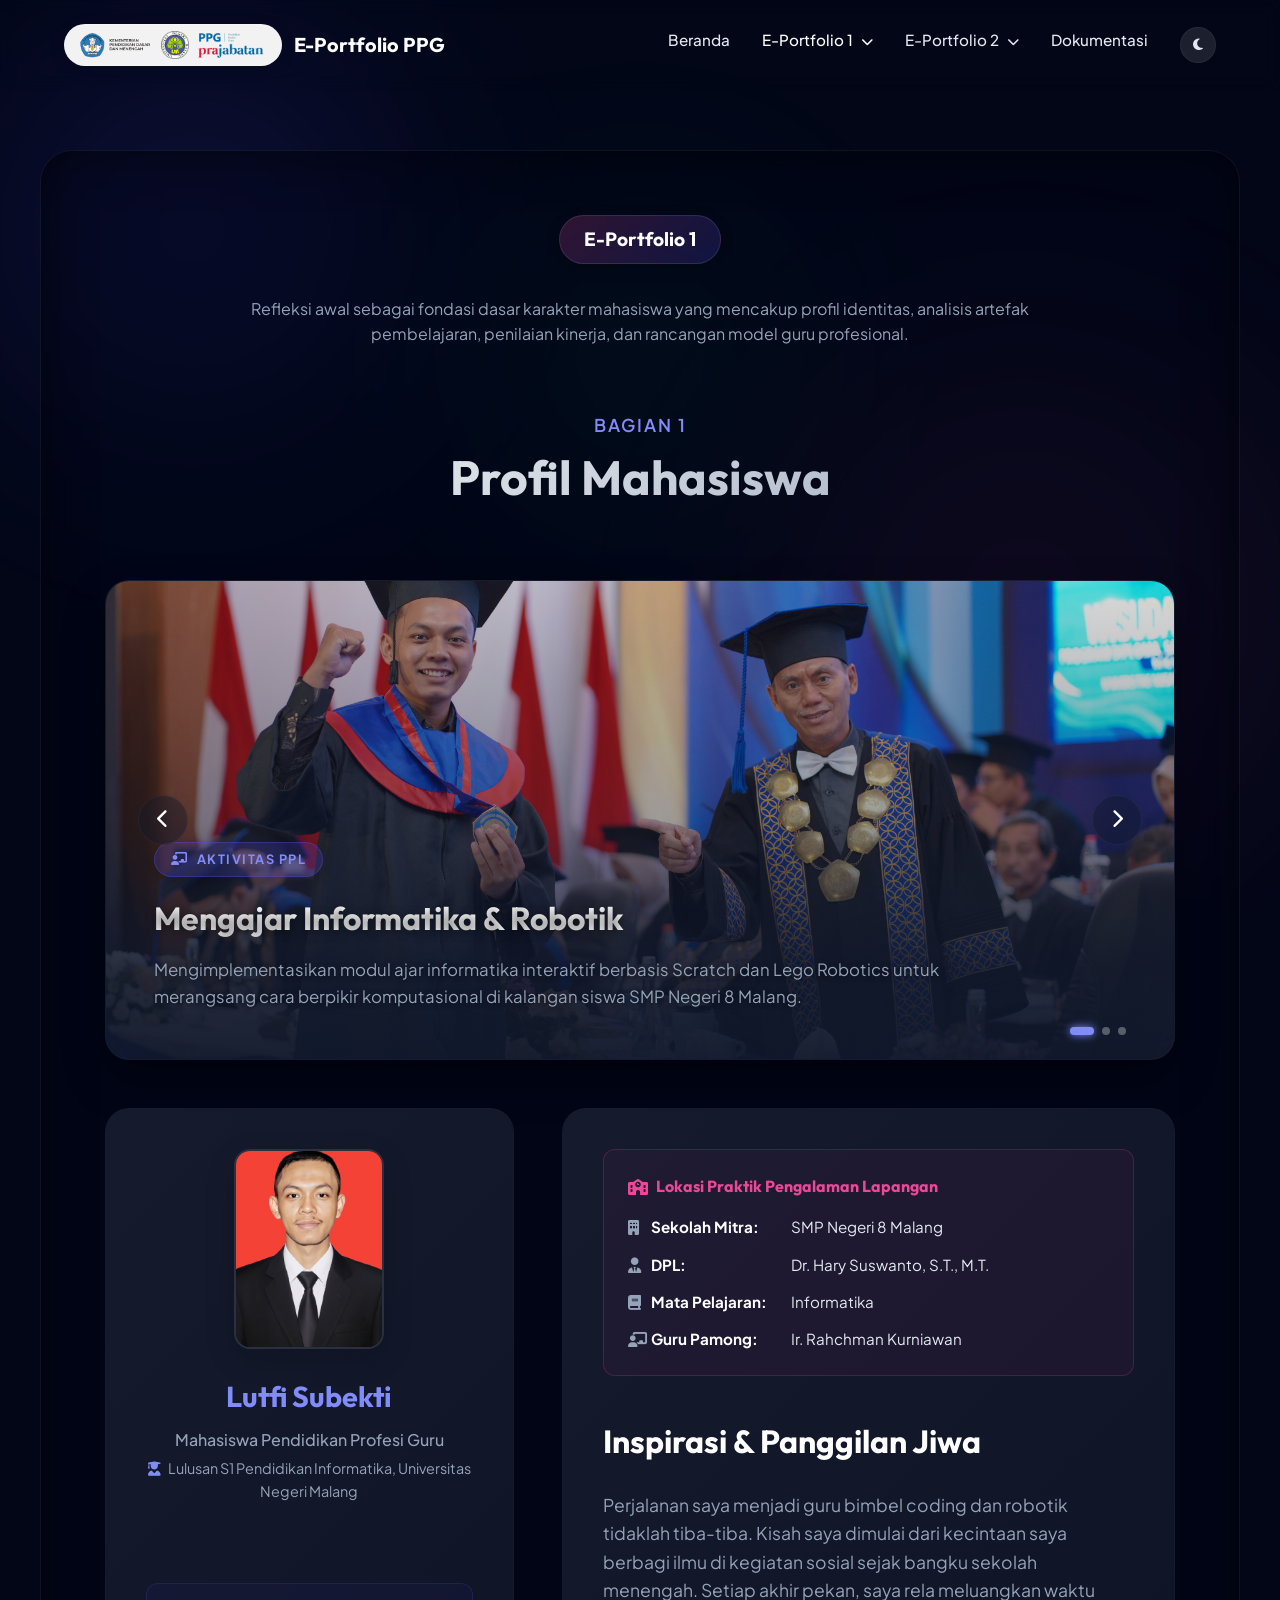
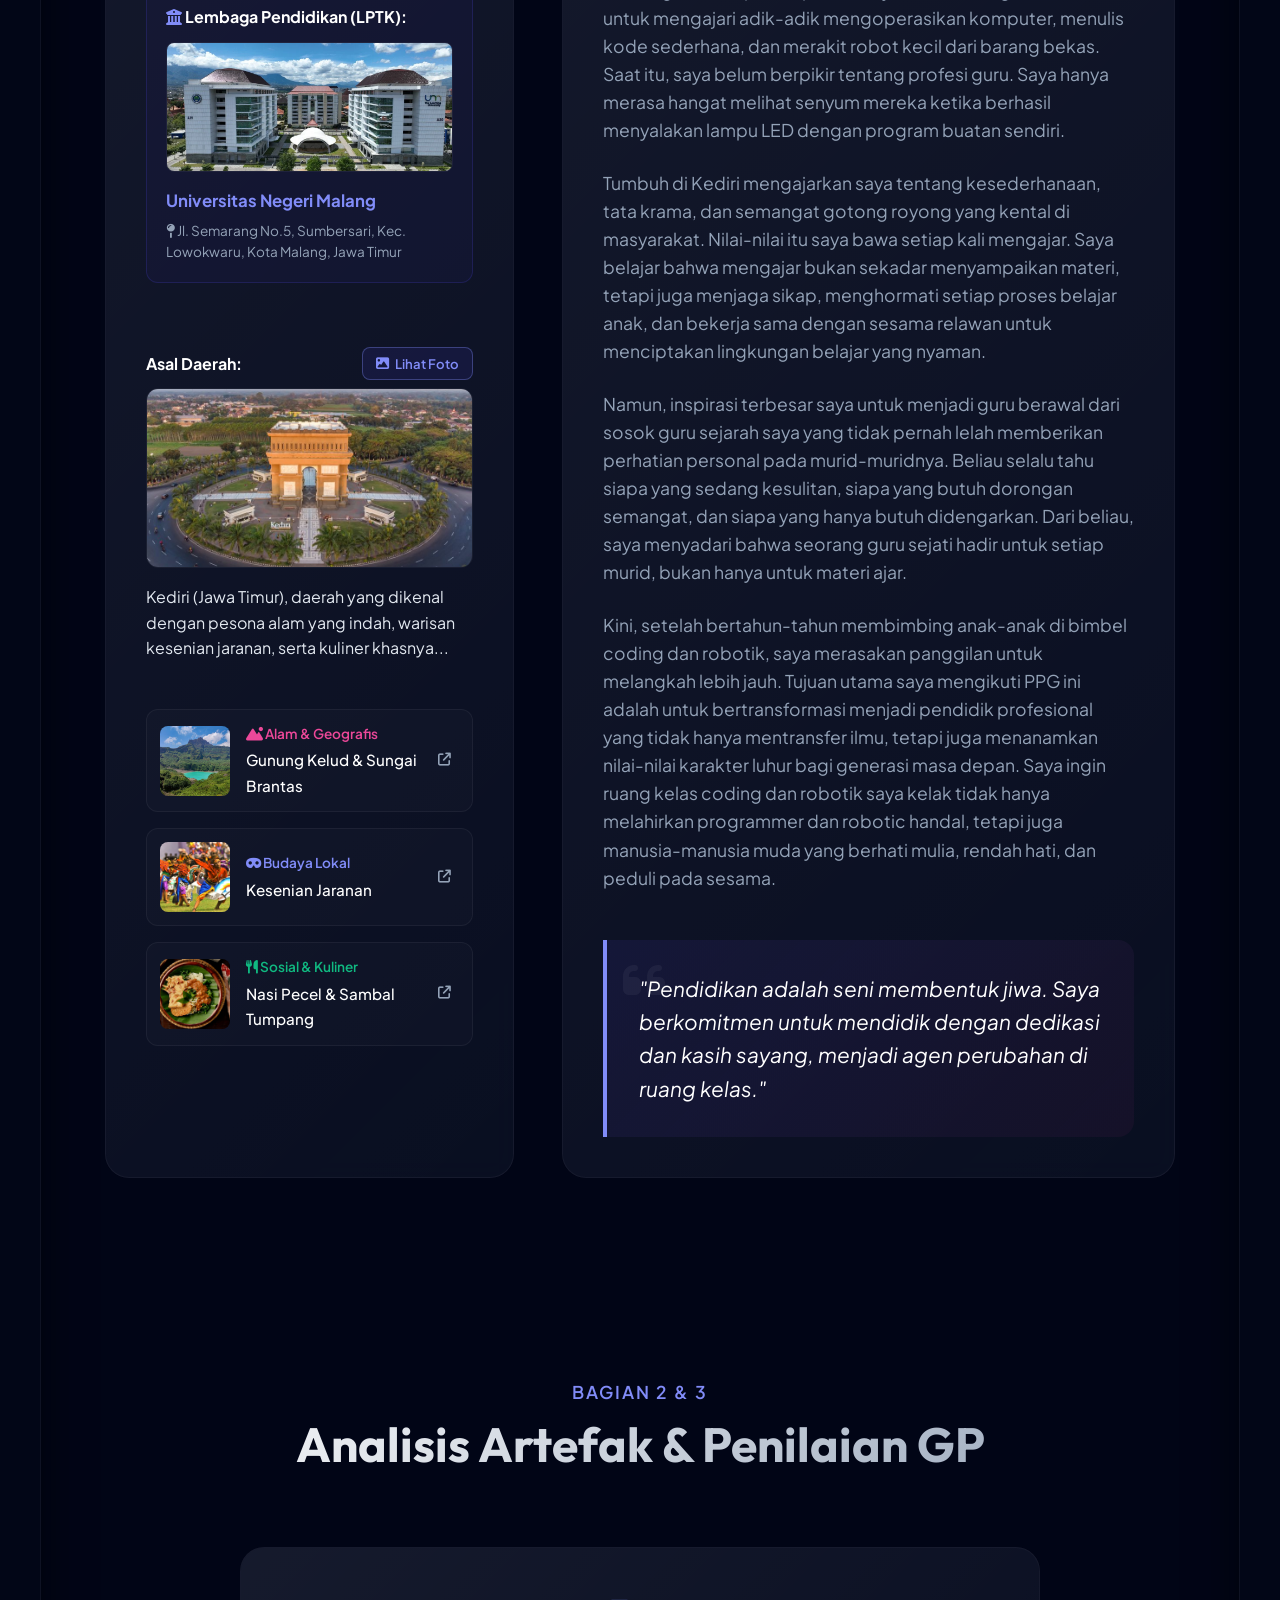
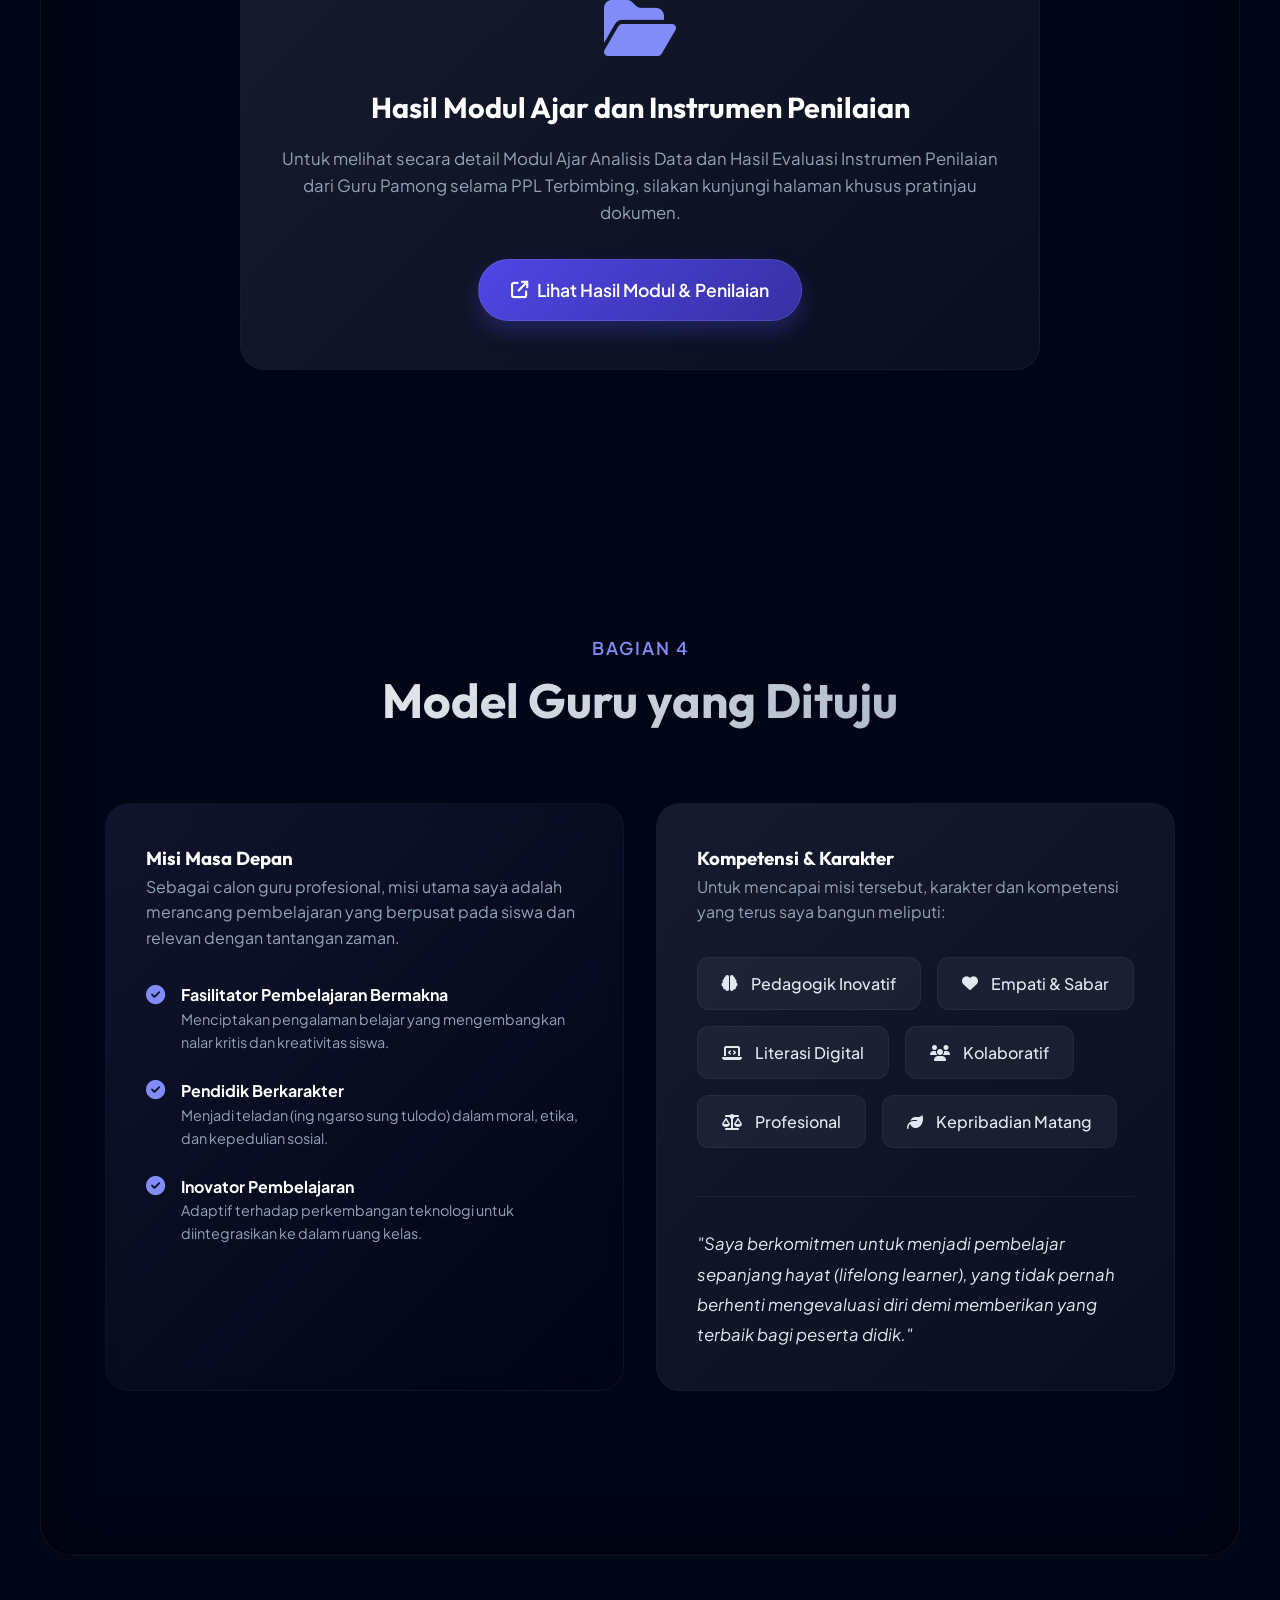
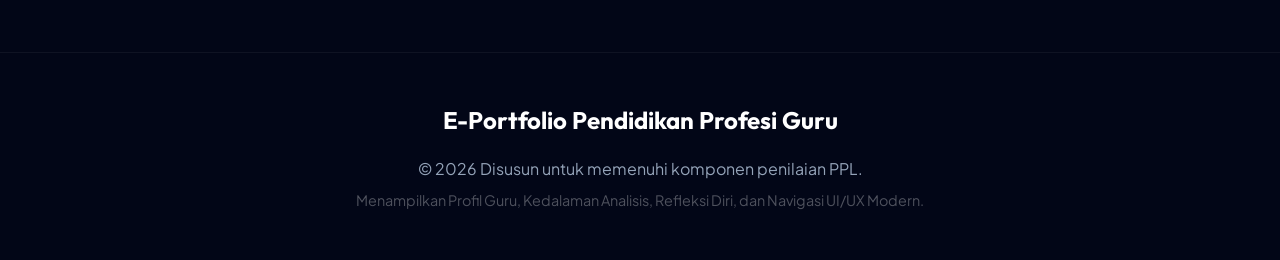
==== commit 9d2814fc: "upload 4" ====
--- a/e-portfolio-1.html
+++ b/e-portfolio-1.html
@@ -221,22 +221,24 @@
                                 style="color: var(--primary-light); margin-right: 5px;"></i> Lulusan S1 Pendidikan
                             Informatika, Universitas Negeri Malang</p>
                     </div>
-                    <div
-                        style="margin-top: 1.5rem; margin-bottom: 1.5rem; padding: 1.2rem; background: rgba(79,70,229,0.05); border-radius: 12px; border: 1px solid rgba(79,70,229,0.2);">
-                        <strong style="color: #fff; display: block; margin-bottom: 0.8rem;"><i
-                                class="fa-solid fa-building-columns" style="color: var(--primary-light);"></i> Lembaga
-                            Pendidikan (LPTK):</strong>
+                    <a href="kampus-um.html" style="text-decoration: none; display: block; transition: transform 0.3s ease;" onmouseover="this.style.transform='scale(1.02)'" onmouseout="this.style.transform='scale(1)'">
                         <div
-                            style="width: 100%; height: 130px; border-radius: 8px; overflow: hidden; margin-bottom: 1rem; border: 1px solid var(--glass-border);">
-                            <img src="assets/images/Gedung.webp" alt="LPTK Universitas Negeri Malang"
-                                style="width: 100%; height: 100%; object-fit: cover;">
-                        </div>
-                        <p
-                            style="color: var(--primary-light); font-weight: 700; font-size: 1.05rem; margin-bottom: 0.3rem;">
-                            Universitas Negeri Malang</p>
-                        <p style="color: var(--text-muted); font-size: 0.85rem;"><i class="fa-solid fa-map-pin"></i> Jl.
-                            Semarang No.5, Sumbersari, Kec. Lowokwaru, Kota Malang, Jawa Timur</p>
-                    </div>
+                            style="margin-top: 1.5rem; margin-bottom: 1.5rem; padding: 1.2rem; background: rgba(79,70,229,0.05); border-radius: 12px; border: 1px solid rgba(79,70,229,0.2);">
+                            <strong style="color: #fff; display: block; margin-bottom: 0.8rem;"><i
+                                    class="fa-solid fa-building-columns" style="color: var(--primary-light);"></i> Lembaga
+                                Pendidikan (LPTK):</strong>
+                            <div
+                                style="width: 100%; height: 130px; border-radius: 8px; overflow: hidden; margin-bottom: 1rem; border: 1px solid var(--glass-border);">
+                                <img src="assets/images/Gedung.webp" alt="LPTK Universitas Negeri Malang"
+                                    style="width: 100%; height: 100%; object-fit: cover;">
+                            </div>
+                            <p
+                                style="color: var(--primary-light); font-weight: 700; font-size: 1.05rem; margin-bottom: 0.3rem;">
+                                Universitas Negeri Malang</p>
+                            <p style="color: var(--text-muted); font-size: 0.85rem;"><i class="fa-solid fa-map-pin"></i> Jl.
+                                Semarang No.5, Sumbersari, Kec. Lowokwaru, Kota Malang, Jawa Timur</p>
+                        </div>
+                    </a>
 
                     <div style="margin-top: 1rem;">
                         <div style="display: flex; justify-content: space-between; align-items: center; margin-bottom: 0.5rem;">
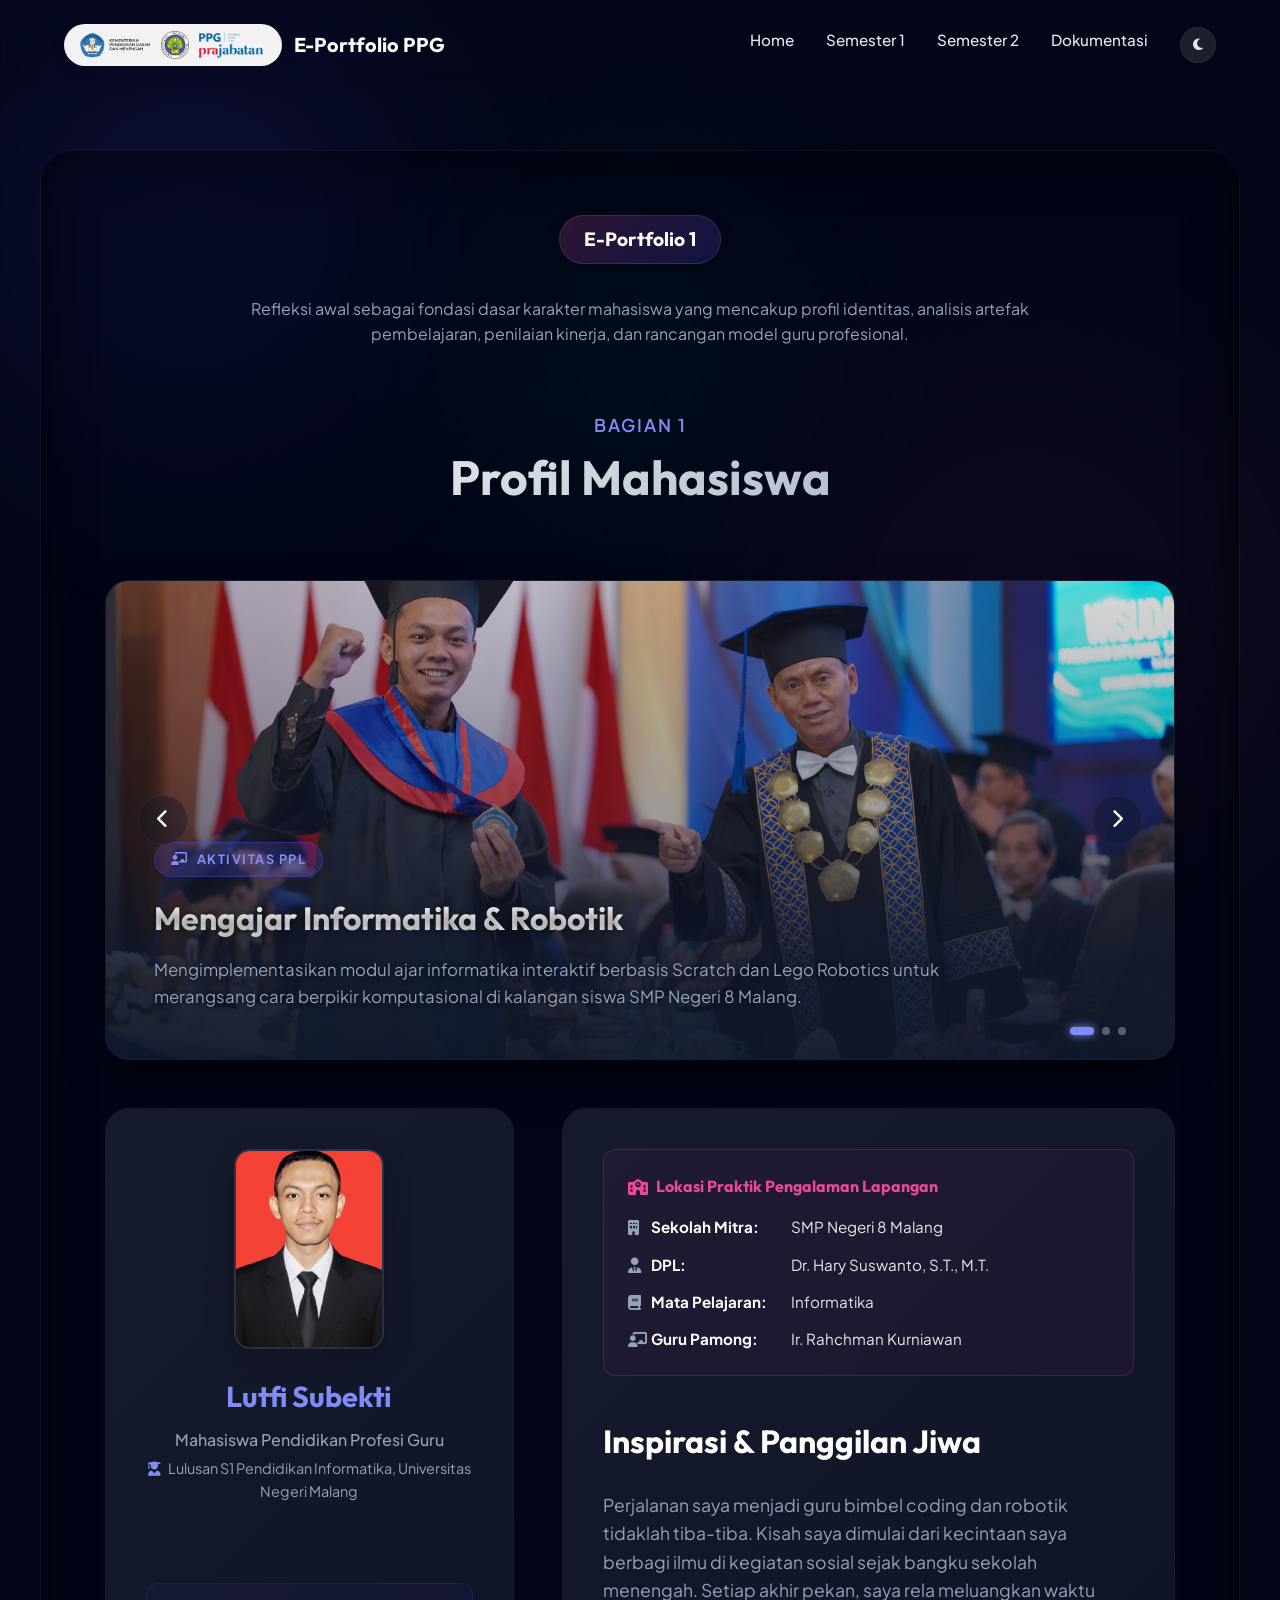
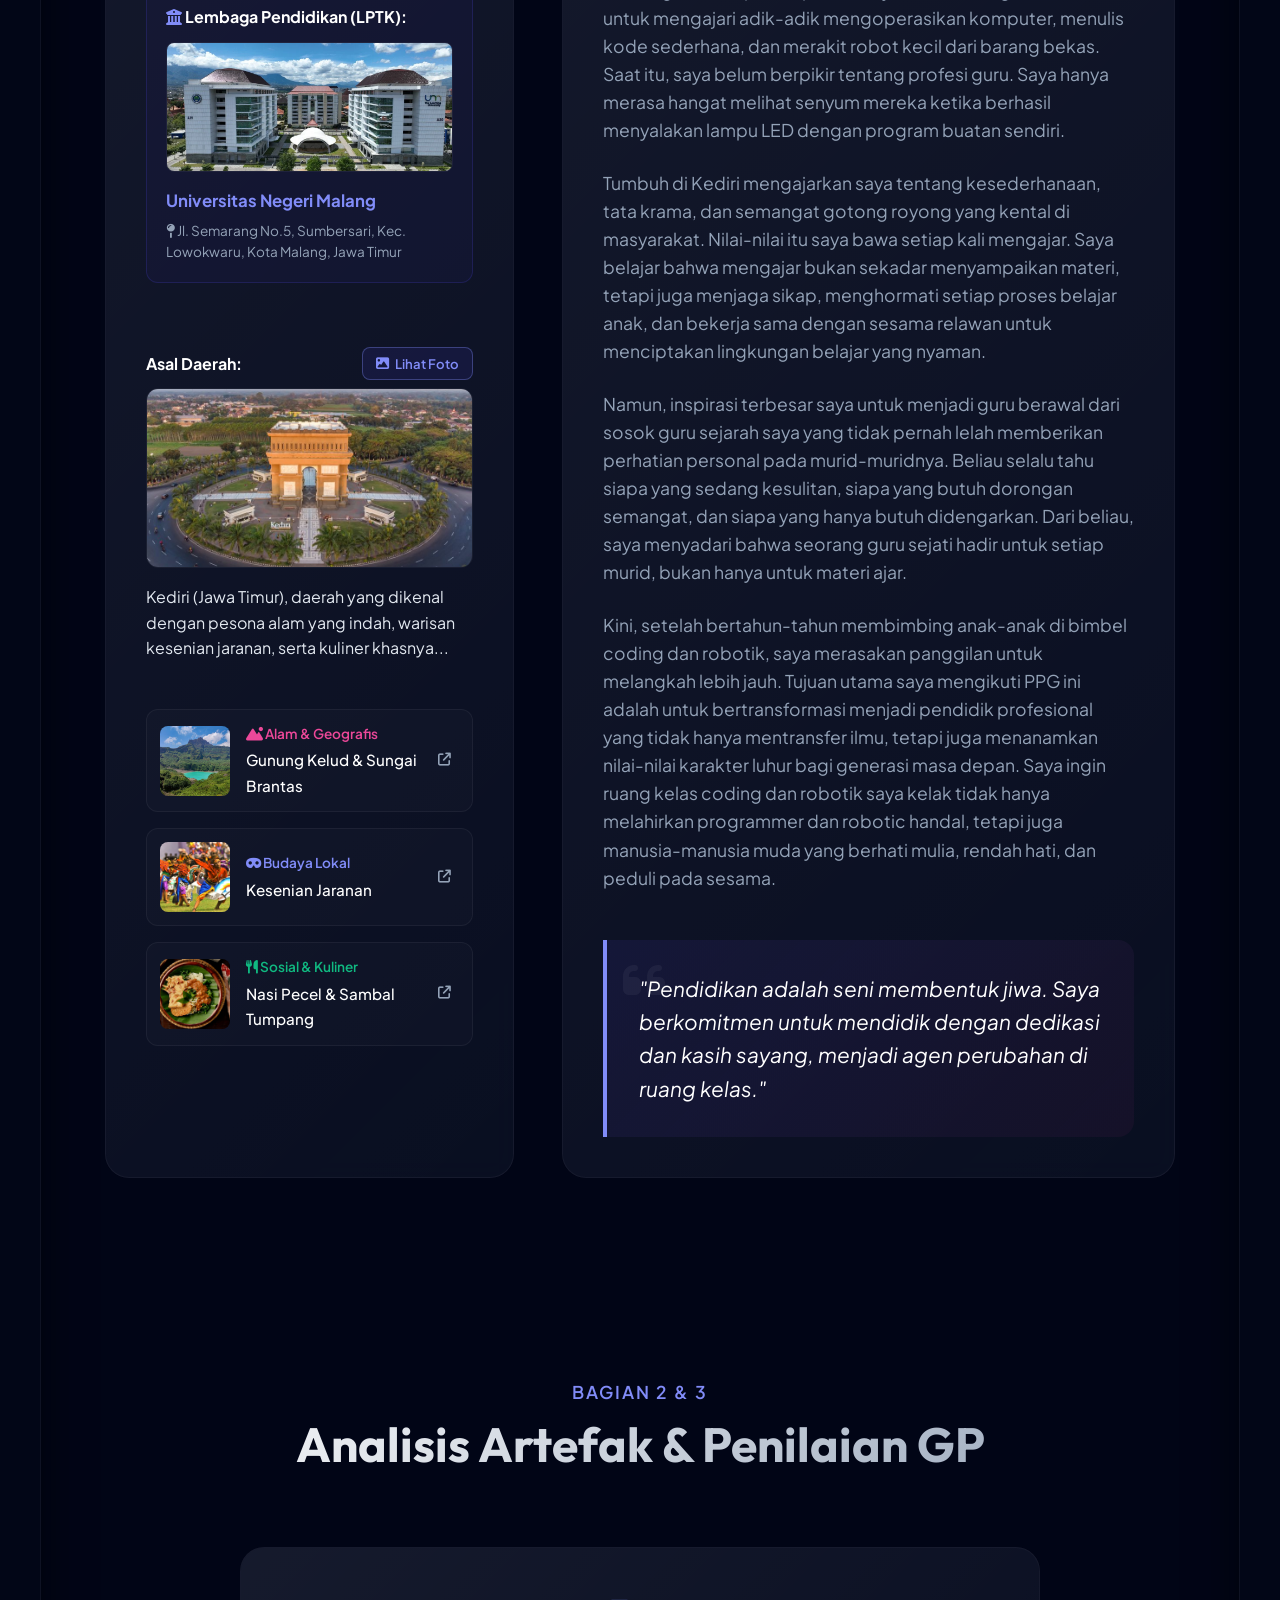
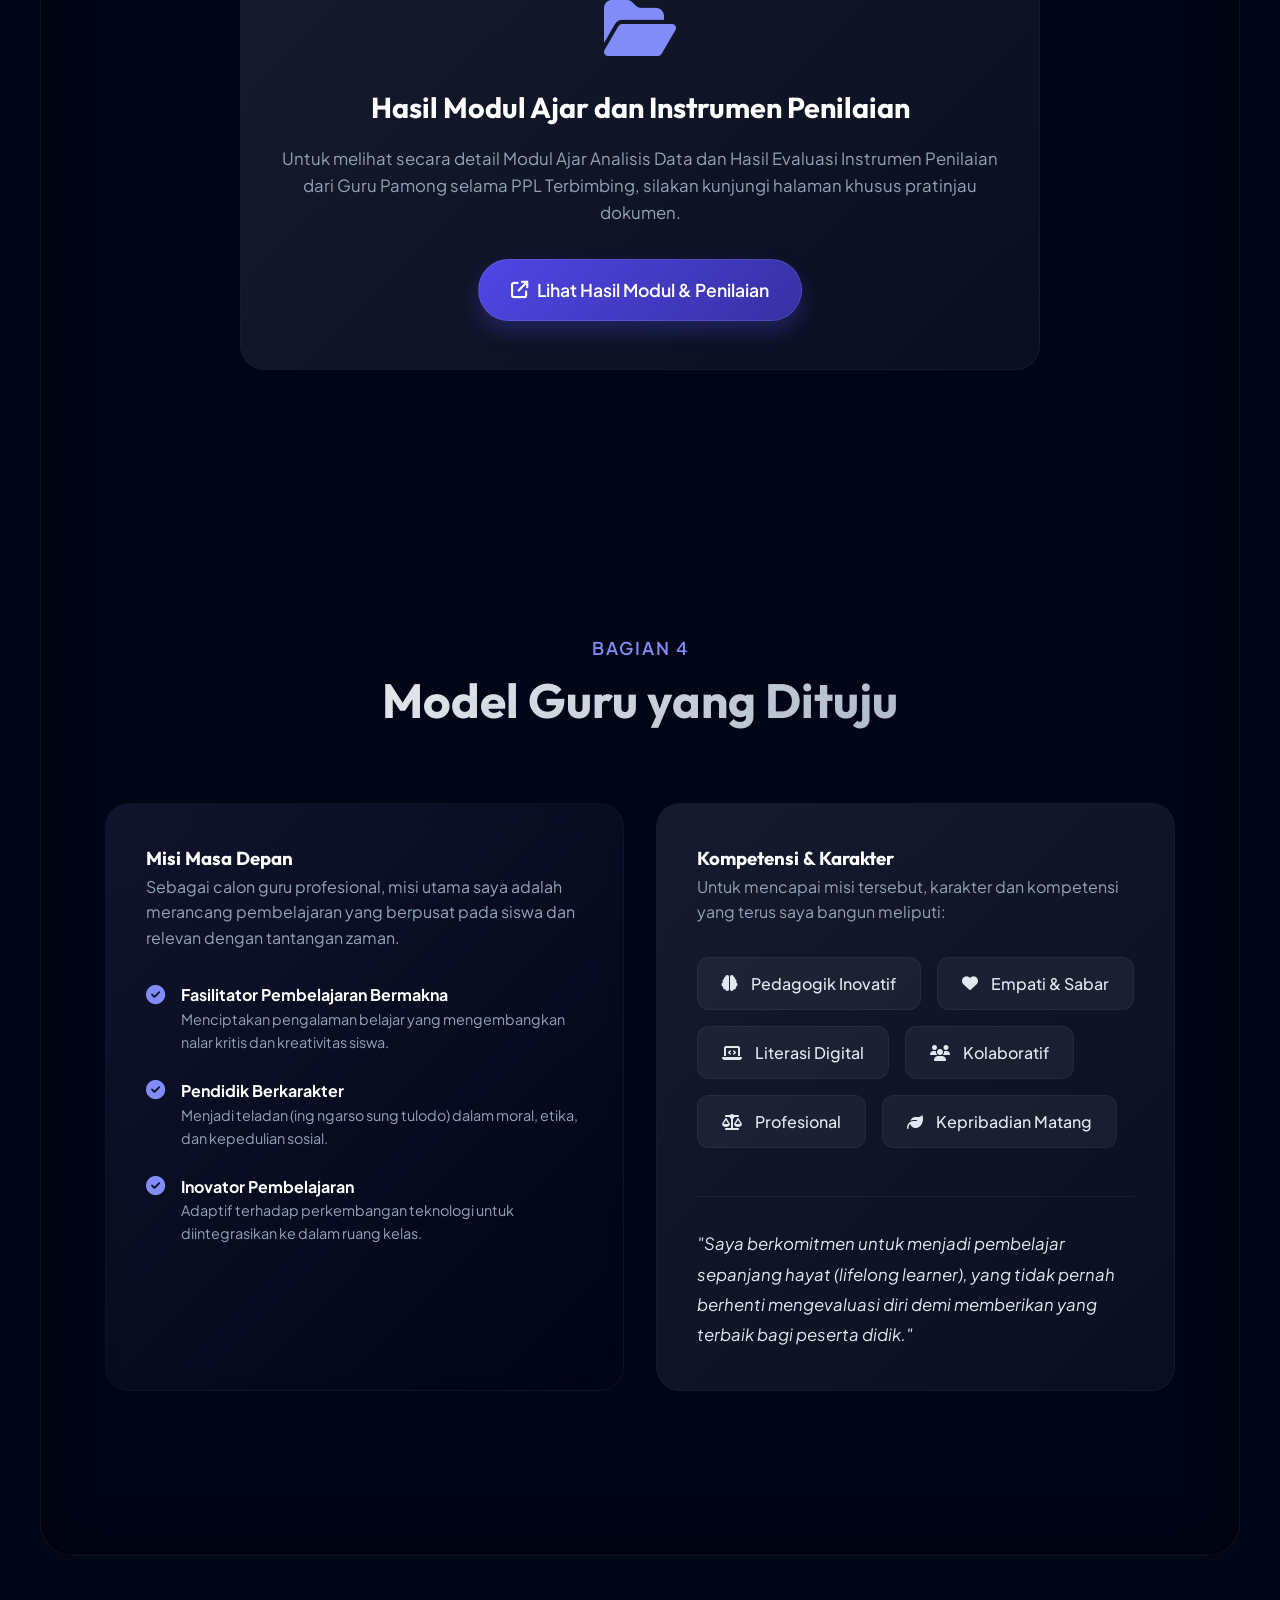
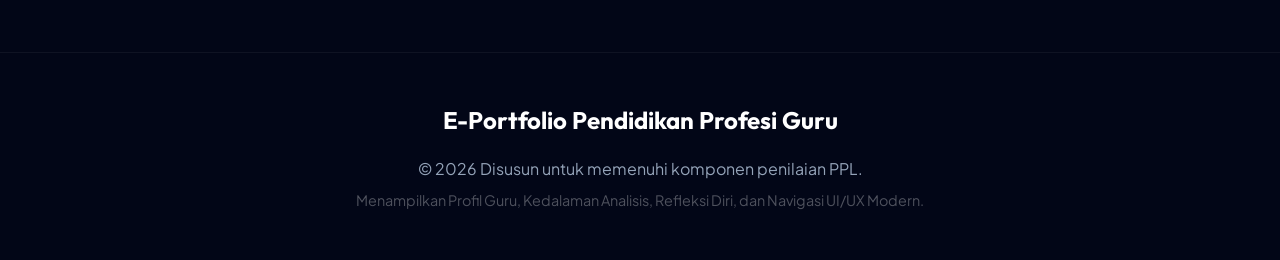
==== commit 29eeac75: "semester 2 semester 2" ====
--- a/e-portfolio-1.html
+++ b/e-portfolio-1.html
@@ -45,23 +45,24 @@
                 style="font-size: 1.25rem; font-weight: 700; color: #fff; font-family: 'Outfit', sans-serif;">E-Portfolio
                 PPG</span>
         </a>
-        <ul class="nav-links">
-            <li><a href="index.html">Beranda</a></li>
+                        <ul class="nav-links">
+            <li><a href="index.html">Home</a></li>
             <li class="dropdown">
-                <a href="e-portfolio-1.html" class="dropbtn" style="color: #fff;">E-Portfolio 1 <i
-                        class="fa-solid fa-chevron-down" style="font-size: 0.8em; margin-left: 0.3rem;"></i></a>
+                <a href="semester-1.html" class="dropbtn">Semester 1</a>
                 <ul class="dropdown-content">
-                    <li><a href="e-portfolio-1.html#profil">Profil Mahasiswa</a></li>
-                    <li><a href="hasil-modul-penilaian.html">Hasil Modul & Penilaian</a></li>
-                    <li><a href="e-portfolio-1.html#visi">Model Guru yang Dituju</a></li>
+                    <li><a href="e-portfolio-1.html">E-Portfolio 1</a></li>
+                    <li><a href="e-portfolio-2.html">E-Portfolio 2</a></li>
                 </ul>
             </li>
             <li class="dropdown">
-                <a href="e-portfolio-2.html" class="dropbtn">E-Portfolio 2 <i class="fa-solid fa-chevron-down"
-                        style="font-size: 0.8em; margin-left: 0.3rem;"></i></a>
+                <a href="semester-2.html" class="dropbtn">Semester 2</a>
                 <ul class="dropdown-content">
-                    <li><a href="e-portfolio-2.html#refleksi">Refleksi Akhir PPL Terbimbing</a></li>
-                    <li><a href="e-portfolio-2.html#filosofi">Filosofi Mengajar</a></li>
+                    <li><a href="course-ct.html">Computational Thinking</a></li>
+                    <li><a href="course-filosofi.html">Filosofi Pendidikan</a></li>
+                    <li><a href="course-pemahaman.html">Pemahaman Peserta Didik</a></li>
+                    <li><a href="course-pembelajaran.html">Pembelajaran Mendalam</a></li>
+                    <li><a href="course-growth.html">Growth Mindset</a></li>
+                    <li><a href="course-selektif.html">Mata Kuliah Selektif</a></li>
                 </ul>
             </li>
             <li><a href="e-portfolio-2.html#dokumentasi">Dokumentasi</a></li>
@@ -81,27 +82,27 @@
     <div class="mobile-nav-overlay" id="mobile-overlay"></div>
 
     <!-- Mobile Nav Drawer -->
-    <div class="mobile-nav-drawer" id="mobile-drawer">
-        <a href="index.html"><i class="fa-solid fa-house" style="margin-right:0.5rem; color:var(--primary-light);"></i> Beranda</a>
+        <div class="mobile-nav-drawer" id="mobile-drawer">
+        <a href="index.html"><i class="fa-solid fa-house" style="margin-right:0.5rem; color:var(--primary-light);"></i> Home</a>
         <div class="mobile-nav-divider"></div>
-        <button class="mobile-dropdown-toggle" data-target="mob-sub-ep1">
-            <span><i class="fa-solid fa-folder-open" style="margin-right:0.5rem; color:var(--secondary);"></i> E-Portfolio 1</span>
+        <button class="mobile-dropdown-toggle" data-target="mob-sub-semester1" onclick="window.location.href=\'semester-1.html\'">
+            <span><i class="fa-solid fa-folder-open" style="margin-right:0.5rem; color:var(--secondary);"></i> Semester 1</span>
             <i class="fa-solid fa-chevron-down"></i>
         </button>
-        <div class="mobile-submenu" id="mob-sub-ep1">
-            <a href="e-portfolio-1.html">Halaman Utama EP-1</a>
-            <a href="e-portfolio-1.html#profil">Profil Mahasiswa</a>
-            <a href="hasil-modul-penilaian.html">Hasil Modul & Penilaian</a>
-            <a href="e-portfolio-1.html#visi">Model Guru yang Dituju</a>
+        <div class="mobile-submenu" id="mob-sub-semester1">
+            <a href="e-portfolio-1.html">E-Portfolio 1</a>
+            <a href="e-portfolio-2.html">E-Portfolio 2</a>
         </div>
-        <button class="mobile-dropdown-toggle" data-target="mob-sub-ep2">
-            <span><i class="fa-solid fa-folder-open" style="margin-right:0.5rem; color:#10b981;"></i> E-Portfolio 2</span>
-            <i class="fa-solid fa-chevron-down"></i>
+        <button class="mobile-dropdown-toggle" data-target="mob-sub-semester2" onclick="window.location.href='semester-2.html'">
+            <span><i class="fa-solid fa-folder" style="margin-right:0.5rem; color:#10b981;"></i> Semester 2</span>
         </button>
-        <div class="mobile-submenu" id="mob-sub-ep2">
-            <a href="e-portfolio-2.html">Halaman Utama EP-2</a>
-            <a href="e-portfolio-2.html#refleksi">Refleksi Akhir PPL</a>
-            <a href="e-portfolio-2.html#filosofi">Filosofi Mengajar</a>
+        <div class="mobile-submenu" id="mob-sub-semester2">
+            <a href="course-ct.html">Computational Thinking</a>
+            <a href="course-filosofi.html">Filosofi Pendidikan</a>
+            <a href="course-pemahaman.html">Pemahaman Peserta Didik</a>
+            <a href="course-pembelajaran.html">Pembelajaran Mendalam</a>
+            <a href="course-growth.html">Growth Mindset</a>
+            <a href="course-selektif.html">Mata Kuliah Selektif</a>
         </div>
         <a href="e-portfolio-2.html#dokumentasi"><i class="fa-solid fa-images" style="margin-right:0.5rem; color:var(--warning);"></i> Dokumentasi</a>
         <div class="mobile-nav-divider"></div>
--- a/style.css
+++ b/style.css
@@ -1566,6 +1566,7 @@
     z-index: 1001;
     padding: 0.5rem 0;
     transition: all 0.3s cubic-bezier(0.175, 0.885, 0.32, 1.275);
+    transition-delay: 0.25s;
     list-style: none;
     pointer-events: none;
 }
@@ -1914,3 +1915,170 @@
 html[data-theme="light"] .hero p {
     color: #475569;
 }
+
+/* ============================================== */
+/*             LMS Dashboard Cards                */
+/* ============================================== */
+.lms-dashboard {
+    display: grid;
+    grid-template-columns: repeat(auto-fill, minmax(300px, 1fr));
+    gap: 2rem;
+    margin-top: 3rem;
+    margin-bottom: 5rem;
+}
+
+.lms-card {
+    background: var(--glass-bg);
+    border: 1px solid var(--glass-border);
+    border-radius: 12px;
+    overflow: hidden;
+    box-shadow: 0 10px 30px rgba(0, 0, 0, 0.15);
+    transition: transform 0.3s ease, box-shadow 0.3s ease;
+    display: flex;
+    flex-direction: column;
+}
+
+.lms-card:hover {
+    transform: translateY(-8px);
+    box-shadow: 0 15px 40px rgba(0, 0, 0, 0.25);
+}
+
+.lms-card-top {
+    height: 150px;
+    position: relative;
+    padding: 1rem;
+    display: flex;
+    justify-content: flex-end;
+}
+
+.lms-card-top i {
+    color: rgba(255, 255, 255, 0.9);
+    font-size: 1.5rem;
+    cursor: pointer;
+    transition: transform 0.2s ease;
+}
+
+.lms-card-top i:hover {
+    transform: scale(1.1);
+}
+
+.lms-card-body {
+    padding: 1.5rem;
+    background: #fff;
+    flex: 1;
+    display: flex;
+    flex-direction: column;
+}
+
+[data-theme='light'] .lms-card-body {
+    background: #fff;
+}
+
+/* We want the body to be always light like the image, or match the theme? 
+   The image showed a white background for the text part. Let's make it adapt to theme but look clean. */
+.lms-card-body {
+    background: rgba(255, 255, 255, 0.02);
+}
+
+[data-theme='light'] .lms-card-body {
+    background: #ffffff;
+}
+
+.lms-card-title {
+    font-family: 'Outfit', sans-serif;
+    font-size: 1.1rem;
+    font-weight: 700;
+    color: var(--primary-light);
+    text-decoration: none;
+    margin-bottom: 0.5rem;
+    line-height: 1.4;
+    transition: color 0.3s ease;
+}
+
+[data-theme='light'] .lms-card-title {
+    color: var(--primary-color);
+}
+
+.lms-card-title:hover {
+    color: var(--secondary);
+    text-decoration: underline;
+}
+
+.lms-card-subtitle {
+    font-size: 0.95rem;
+    color: var(--text-muted);
+    text-decoration: none;
+    margin-bottom: 0.5rem;
+    display: block;
+}
+
+.lms-card-subtitle:hover {
+    text-decoration: underline;
+    color: var(--secondary);
+}
+
+.lms-card-meta {
+    font-size: 0.85rem;
+    color: var(--text-muted);
+    margin-top: auto;
+    display: block;
+}
+
+.lms-card-meta:hover {
+    text-decoration: underline;
+    color: var(--primary-light);
+}
+
+/* ============================================== */
+/*           LMS Card Artifact List               */
+/* ============================================== */
+.lms-artifact-list {
+    margin-top: 1rem;
+    display: flex;
+    flex-wrap: wrap;
+    gap: 0.5rem;
+    border-top: 1px dashed var(--glass-border);
+    padding-top: 1rem;
+    margin-bottom: 0.5rem;
+}
+
+.artifact-item {
+    font-size: 0.8rem;
+    font-weight: 500;
+    color: var(--text-main);
+    text-decoration: none;
+    display: inline-flex;
+    align-items: center;
+    gap: 0.4rem;
+    padding: 0.4rem 0.8rem;
+    border-radius: 50px;
+    background: rgba(255, 255, 255, 0.04);
+    border: 1px solid rgba(255, 255, 255, 0.1);
+    transition: all 0.3s ease;
+}
+
+[data-theme='light'] .artifact-item {
+    background: #f8fafc;
+    border-color: #e2e8f0;
+    color: #475569;
+}
+
+.artifact-item i {
+    color: var(--primary-light);
+    font-size: 0.85rem;
+}
+
+.artifact-item:hover {
+    background: rgba(79, 70, 229, 0.1);
+    border-color: var(--primary-light);
+    color: var(--primary-light);
+    transform: translateY(-2px);
+    box-shadow: 0 4px 10px rgba(0, 0, 0, 0.1);
+}
+
+[data-theme='light'] .artifact-item:hover {
+    background: #eff6ff;
+    border-color: #bfdbfe;
+    color: #2563eb;
+    box-shadow: 0 4px 10px rgba(0, 0, 0, 0.05);
+}
